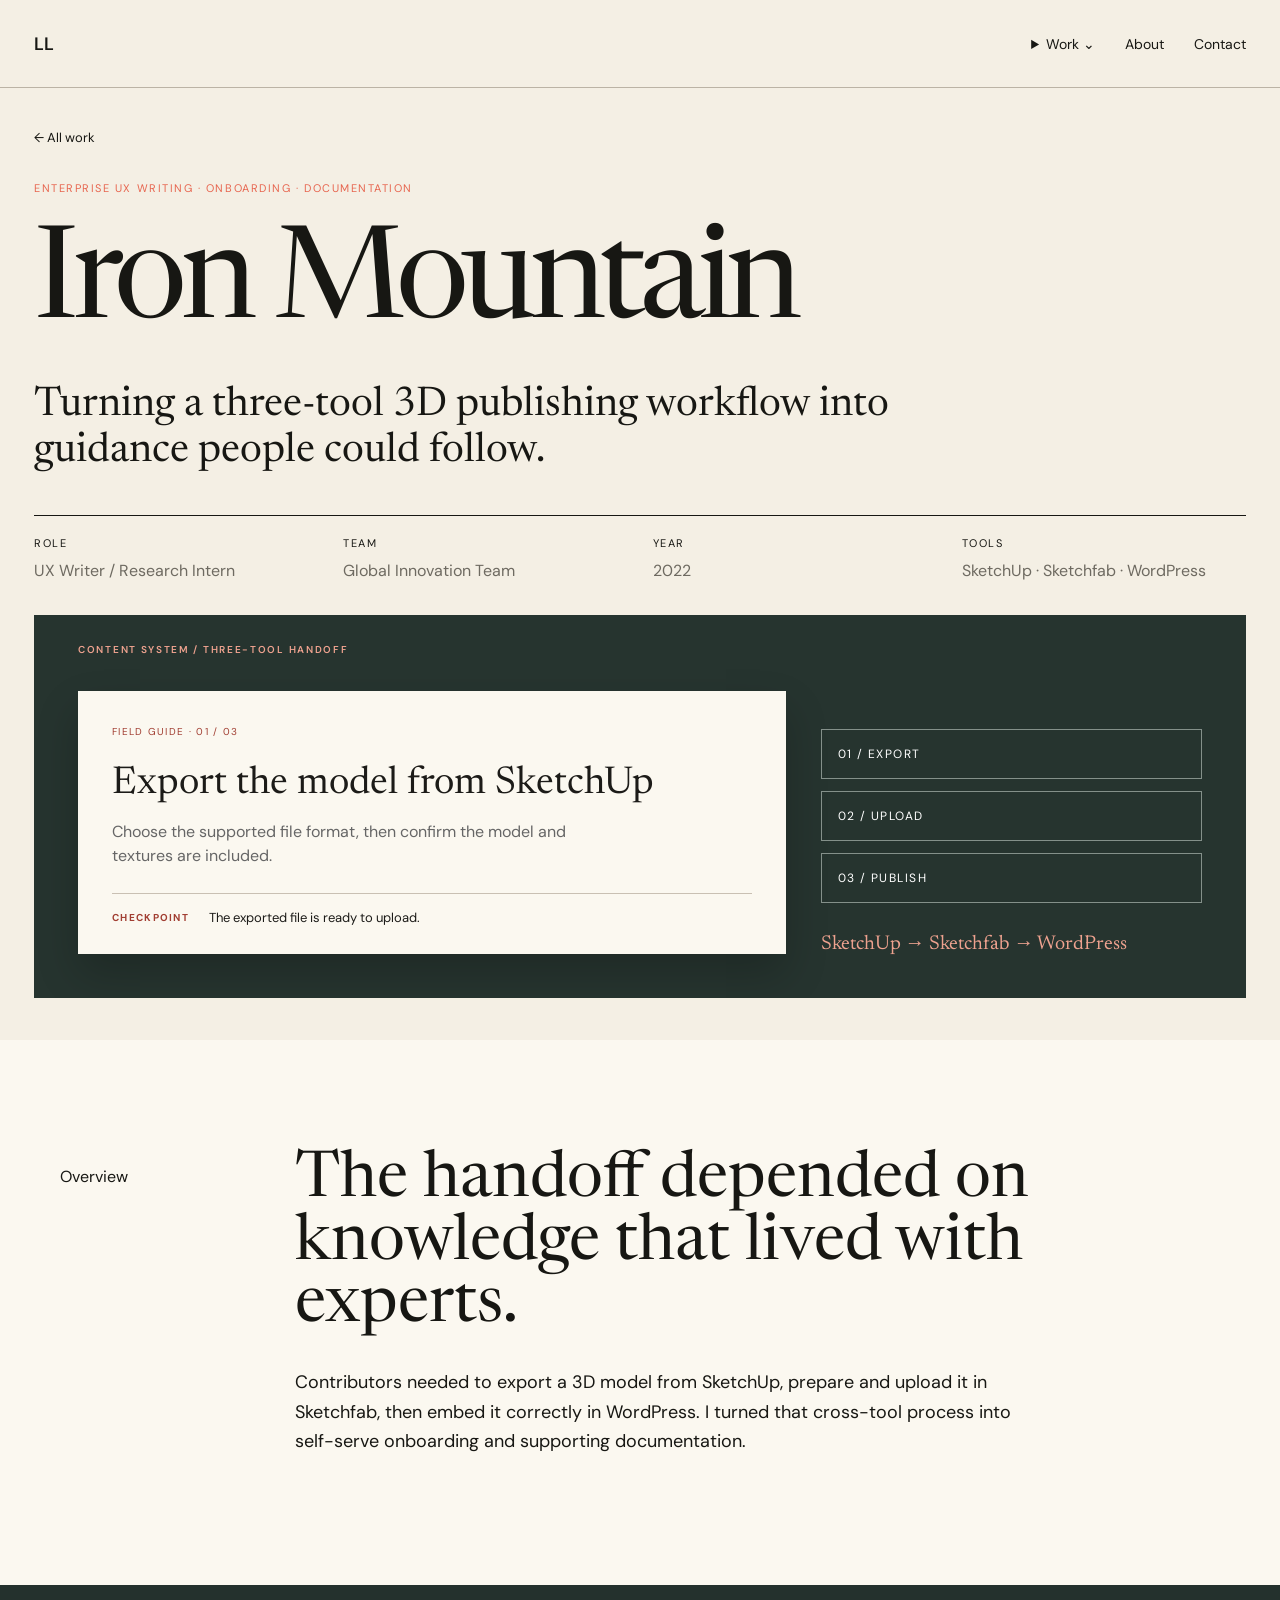
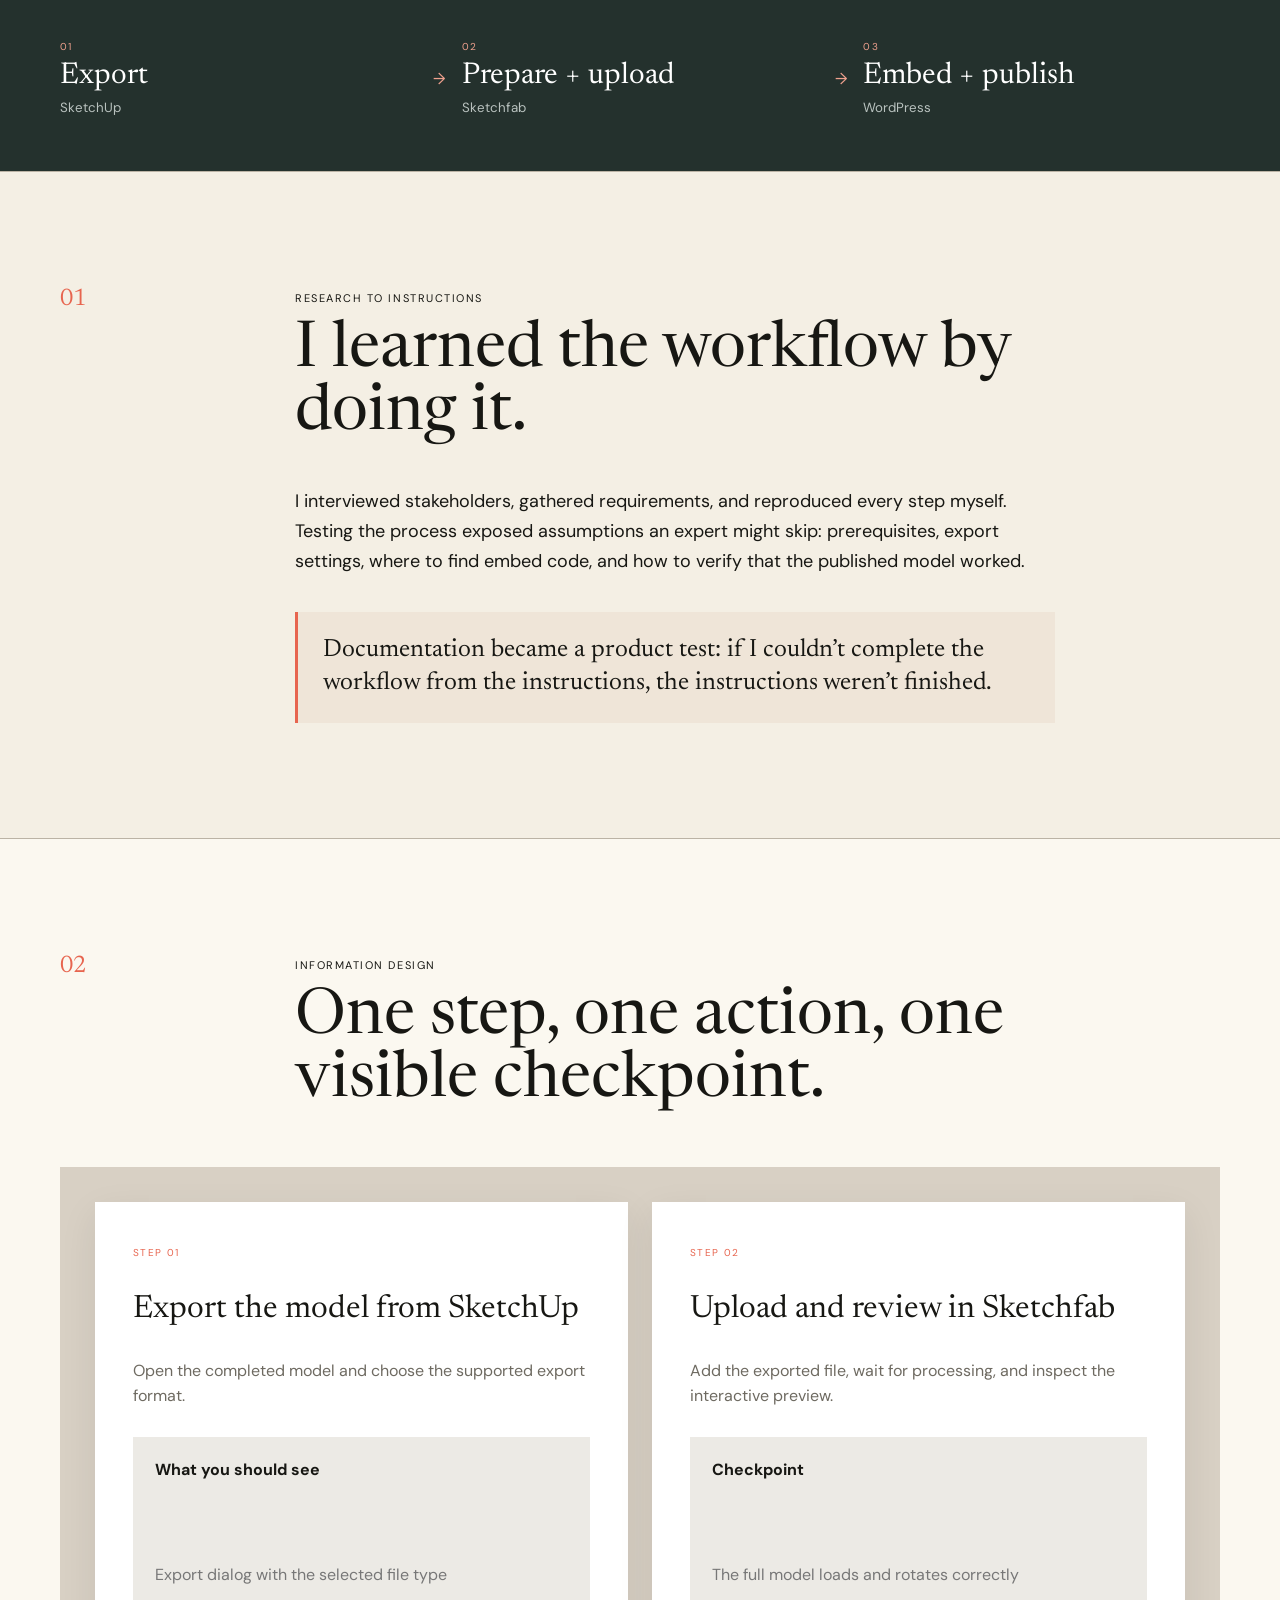
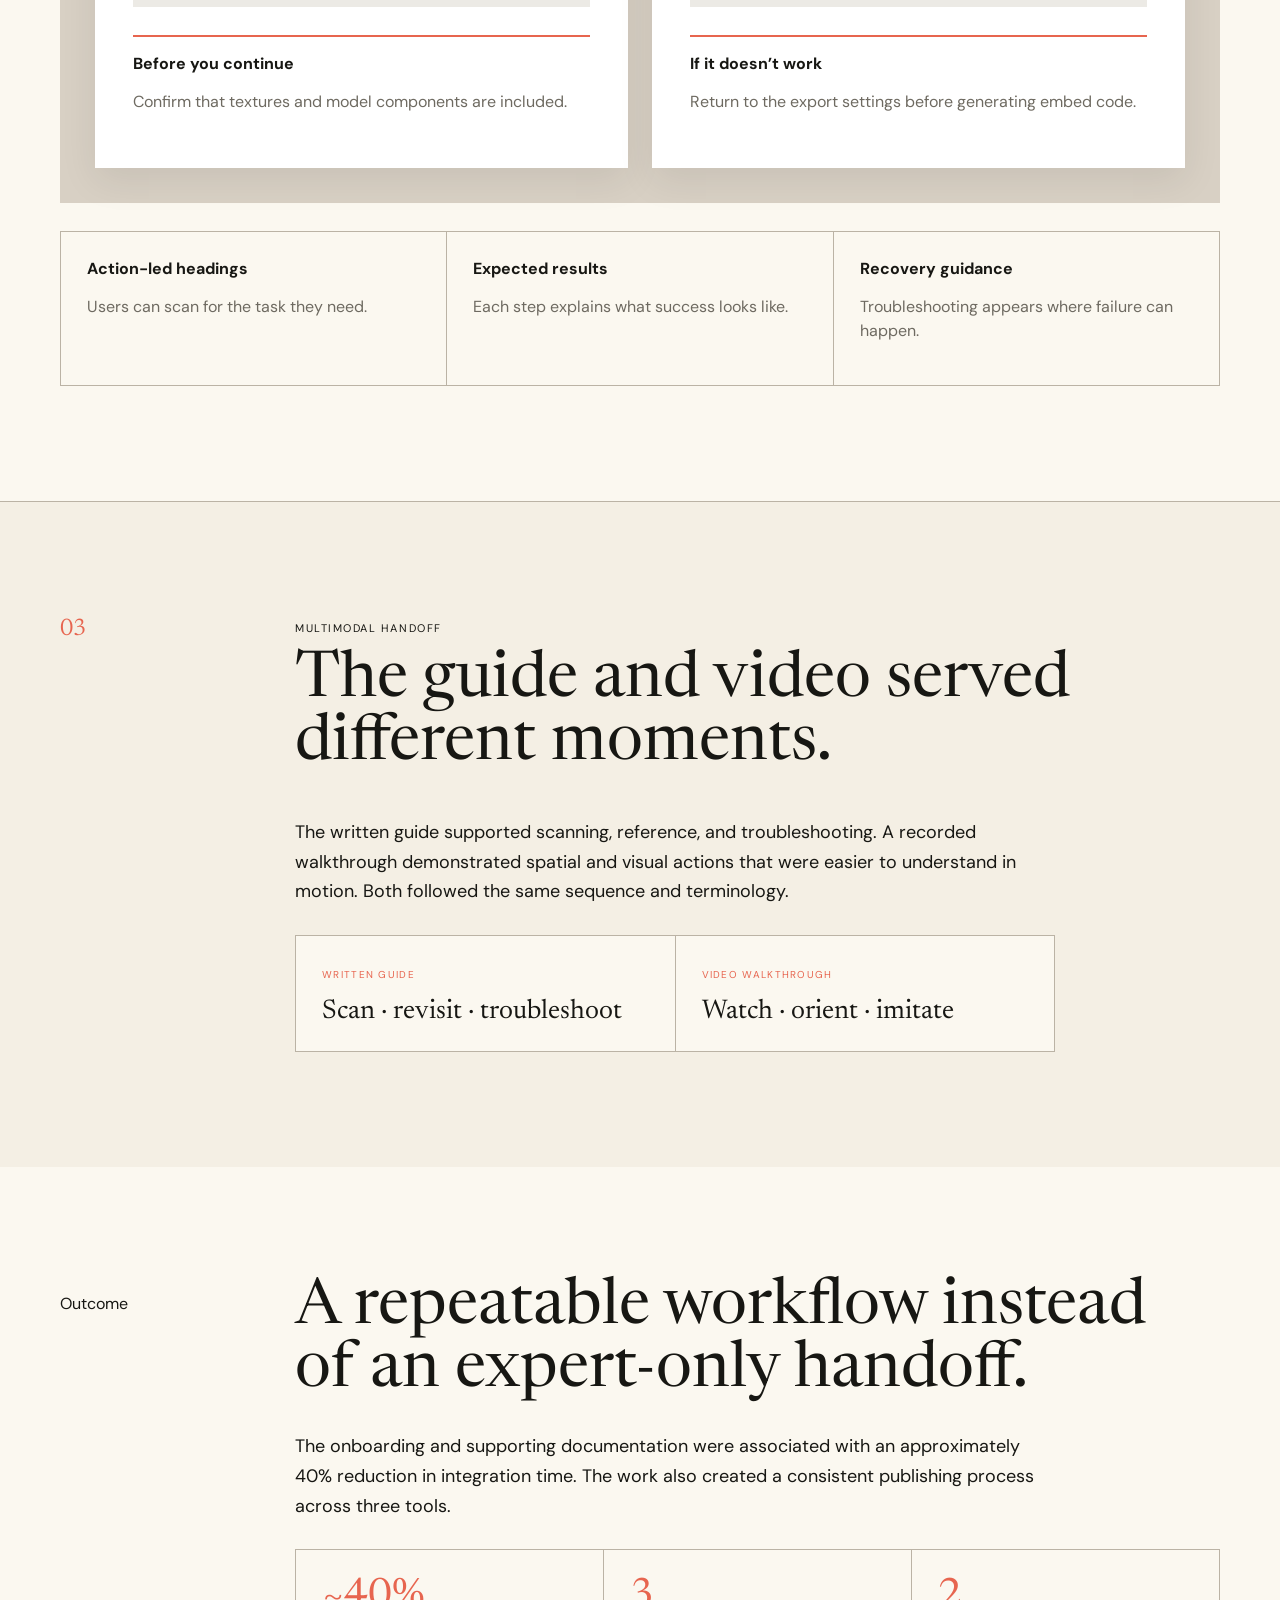
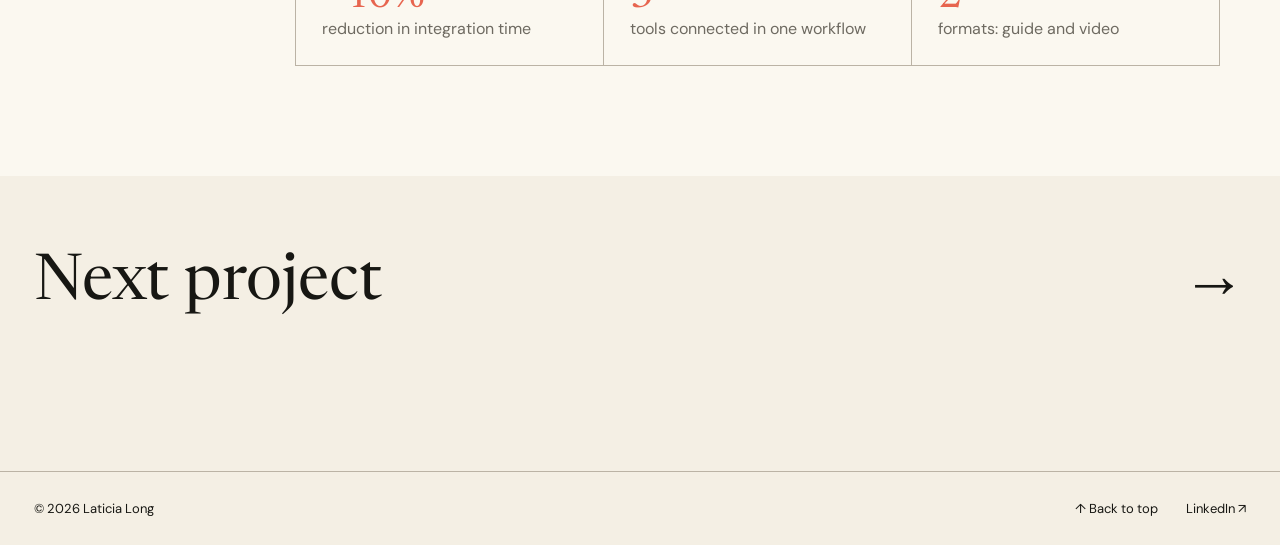
==== iron-mountain/index.html @ 7deb6b3c "Add case study dropdown to Work navigation" ====
<!doctype html><html lang="en"><head><meta charset="utf-8"><meta name="viewport" content="width=device-width,initial-scale=1"><meta name="description" content="Iron Mountain enterprise onboarding and technical writing case study by Laticia Long."><title>Iron Mountain — Laticia Long</title><link rel="stylesheet" href="../assets/styles.css?v=14"><script defer src="../assets/site.js"></script></head><body id="top"><header class="nav"><a class="wordmark" href="../" aria-label="Laticia Long, home">LL</a><button class="menu" aria-expanded="false" aria-controls="navlinks">Menu</button><nav id="navlinks"><details class="work-menu"><summary>Work <span aria-hidden="true">⌄</span></summary><div class="work-dropdown"><a href="../#work">View all work</a><a href="../nuzzly/">Nuzzly</a><a href="../iron-mountain/">Iron Mountain</a><a href="../reframe/">Reframe</a></div></details><a href="../#about">About</a><a href="mailto:laticia.long@gmail.com">Contact</a></nav></header>
<main class="editorial-case iron-case"><section class="case-hero"><a class="back" href="../">← All work</a><p class="case-kicker">Enterprise UX writing · Onboarding · Documentation</p><h1>Iron Mountain</h1><p class="dek">Turning a three-tool 3D publishing workflow into guidance people could follow.</p><div class="meta"><dl><dt>Role</dt><dd>UX Writer / Research Intern</dd></dl><dl><dt>Team</dt><dd>Global Innovation Team</dd></dl><dl><dt>Year</dt><dd>2022</dd></dl><dl><dt>Tools</dt><dd>SketchUp · Sketchfab · WordPress</dd></dl></div><div class="writing-banner writing-banner-iron" aria-label="Instructional content specimen">
 <div class="banner-label">CONTENT SYSTEM / THREE-TOOL HANDOFF</div>
 <div class="guide-sheet"><span>FIELD GUIDE · 01 / 03</span><h2>Export the model from SketchUp</h2><p>Choose the supported file format, then confirm the model and textures are included.</p><div class="guide-rule"><b>CHECKPOINT</b><span>The exported file is ready to upload.</span></div></div>
 <div class="guide-index"><span>01 / EXPORT</span><span>02 / UPLOAD</span><span>03 / PUBLISH</span><i>SketchUp → Sketchfab → WordPress</i></div>
 </div></section>
<section class="editorial-intro"><p class="section-no">Overview</p><div><h2>The handoff depended on knowledge that lived with experts.</h2><p>Contributors needed to export a 3D model from SketchUp, prepare and upload it in Sketchfab, then embed it correctly in WordPress. I turned that cross-tool process into self-serve onboarding and supporting documentation.</p></div></section>
<section class="artifact-band iron-band"><div><span>01</span><strong>Export</strong><small>SketchUp</small></div><i>→</i><div><span>02</span><strong>Prepare + upload</strong><small>Sketchfab</small></div><i>→</i><div><span>03</span><strong>Embed + publish</strong><small>WordPress</small></div></section>
<section class="editorial-story"><header><span>01</span><div><p>RESEARCH TO INSTRUCTIONS</p><h2>I learned the workflow by doing it.</h2></div></header><div class="story-copy"><p>I interviewed stakeholders, gathered requirements, and reproduced every step myself. Testing the process exposed assumptions an expert might skip: prerequisites, export settings, where to find embed code, and how to verify that the published model worked.</p><div class="principle">Documentation became a product test: if I couldn’t complete the workflow from the instructions, the instructions weren’t finished.</div></div></section>
<section class="editorial-story"><header><span>02</span><div><p>INFORMATION DESIGN</p><h2>One step, one action, one visible checkpoint.</h2></div></header><div class="doc-spread"><article><span>STEP 01</span><h3>Export the model from SketchUp</h3><p>Open the completed model and choose the supported export format.</p><div class="doc-shot"><b>What you should see</b><i>Export dialog with the selected file type</i></div><aside><b>Before you continue</b><p>Confirm that textures and model components are included.</p></aside></article><article><span>STEP 02</span><h3>Upload and review in Sketchfab</h3><p>Add the exported file, wait for processing, and inspect the interactive preview.</p><div class="doc-shot"><b>Checkpoint</b><i>The full model loads and rotates correctly</i></div><aside><b>If it doesn’t work</b><p>Return to the export settings before generating embed code.</p></aside></article></div>
<div class="anatomy"><div><b>Action-led headings</b><p>Users can scan for the task they need.</p></div><div><b>Expected results</b><p>Each step explains what success looks like.</p></div><div><b>Recovery guidance</b><p>Troubleshooting appears where failure can happen.</p></div></div></section>
<section class="editorial-story"><header><span>03</span><div><p>MULTIMODAL HANDOFF</p><h2>The guide and video served different moments.</h2></div></header><div class="story-copy"><p>The written guide supported scanning, reference, and troubleshooting. A recorded walkthrough demonstrated spatial and visual actions that were easier to understand in motion. Both followed the same sequence and terminology.</p><div class="format-grid"><div><span>Written guide</span><strong>Scan · revisit · troubleshoot</strong></div><div><span>Video walkthrough</span><strong>Watch · orient · imitate</strong></div></div></div></section>
<section class="editorial-outcome"><p class="section-no">Outcome</p><div><h2>A repeatable workflow instead of an expert-only handoff.</h2><p>The onboarding and supporting documentation were associated with an approximately 40% reduction in integration time. The work also created a consistent publishing process across three tools.</p><div class="metric-row"><div><strong>~40%</strong><span>reduction in integration time</span></div><div><strong>3</strong><span>tools connected in one workflow</span></div><div><strong>2</strong><span>formats: guide and video</span></div></div></div></section>
<a class="next" href="../reframe/"><span>Next project</span><span>→</span></a></main><footer><span>© 2026 Laticia Long</span><nav class="footer-links" aria-label="Case study footer"><a href="#top">↑ Back to top</a><a href="https://www.linkedin.com/in/laticia-l/">LinkedIn ↗</a></nav></footer></body></html>
---- assets/styles.css ----
@import url('https://fonts.googleapis.com/css2?family=DM+Sans:wght@400;500;600&family=Newsreader:ital,opsz,wght@0,6..72,400;1,6..72,400&display=swap');
:root{--cream:#f4efe4;--ink:#171713;--muted:#6e6a61;--line:#bbb3a5;--paper:#fbf8f0;--coral:#e7654f;--max:1380px}
*{box-sizing:border-box}html{scroll-behavior:smooth}body{margin:0;background:var(--cream);color:var(--ink);font-family:"DM Sans",sans-serif}a{color:inherit;text-decoration:none}.nav,main,footer{max-width:var(--max);margin:auto}.nav{height:88px;padding:0 34px;display:flex;align-items:center;justify-content:space-between;border-bottom:1px solid var(--line)}.wordmark{font-weight:600;font-size:18px}.nav nav{display:flex;gap:30px;font-size:14px}.nav a:hover,.text-link:hover{opacity:.55}.menu{display:none;border:0;background:none;font:inherit}.hero{padding:100px 34px 74px;min-height:690px;display:flex;flex-direction:column;justify-content:space-between}.eyebrow,.section-head,.meta dt,.tags{font-size:11px;letter-spacing:.14em;text-transform:uppercase}.hero h1{font:400 clamp(56px,7.7vw,118px)/.91 "Newsreader",serif;letter-spacing:-.045em;max-width:1200px;margin:50px 0}.hero h1 em{font-weight:400}.hero-foot{display:flex;align-items:end;justify-content:space-between}.hero-foot p{max-width:455px;line-height:1.55;color:var(--muted)}.round-link{width:52px;height:52px;border:1px solid var(--ink);border-radius:50%;display:grid;place-items:center;font-size:22px}.work{padding:0 34px}.section-head{display:flex;justify-content:space-between;border-bottom:1px solid var(--ink);padding:18px 0}.project{display:grid;grid-template-columns:70px 1fr 240px 30px;gap:18px;align-items:center;border-bottom:1px solid var(--line);padding:32px 0;transition:padding .25s,background .25s}.project:hover{padding-left:12px;background:rgba(255,255,255,.2)}.project strong{font:400 clamp(31px,4vw,54px)/1 "Newsreader",serif}.project small{display:block;color:var(--muted);margin-top:10px;font-size:14px}.num{font-family:"Newsreader",serif}.arrow{font-size:22px}.about{margin:150px 34px;display:grid;grid-template-columns:1fr 2.1fr;gap:40px;border-top:1px solid var(--ink);padding-top:28px}.about h2{font:400 clamp(42px,6vw,80px)/1 "Newsreader",serif;margin:0 0 40px}.about div p{max-width:680px;font-size:20px;line-height:1.55}.text-link{display:inline-block;border-bottom:1px solid;margin-top:24px;padding-bottom:4px}footer{margin-top:80px;padding:28px 34px;display:flex;justify-content:space-between;border-top:1px solid var(--line);font-size:13px}
.case-hero{padding:88px 34px 70px}.back{font-size:13px}.case-hero h1{font:400 clamp(68px,10vw,145px)/.85 "Newsreader",serif;letter-spacing:-.05em;margin:100px 0 30px}.dek{font:400 clamp(25px,3.2vw,46px)/1.12 "Newsreader",serif;max-width:860px}.meta{display:grid;grid-template-columns:repeat(4,1fr);gap:25px;border-top:1px solid var(--ink);margin-top:80px;padding-top:20px}.meta dl{margin:0}.meta dd{margin:9px 0 0;color:var(--muted);line-height:1.45}.case-body{background:var(--paper);padding:100px max(34px,calc((100vw - 1100px)/2))}.story{display:grid;grid-template-columns:240px 1fr;gap:70px;padding:70px 0;border-top:1px solid var(--line)}.story:first-child{padding-top:0;border:0}.story h2{font:400 clamp(35px,4vw,56px)/1 "Newsreader",serif;margin:0}.copy{max-width:720px}.copy p,.copy li{font-size:18px;line-height:1.65}.copy h3{margin:35px 0 8px;font-size:13px;letter-spacing:.1em;text-transform:uppercase}.callout{margin:30px 0;padding:25px;border-left:3px solid var(--coral);background:var(--cream);font:400 25px/1.3 "Newsreader",serif}.outcomes{display:grid;grid-template-columns:repeat(3,1fr);gap:12px;margin-top:30px}.outcomes div{background:var(--cream);padding:24px}.outcomes strong{display:block;font:400 34px "Newsreader",serif}.next{display:flex;justify-content:space-between;align-items:center;padding:70px 34px;font:400 clamp(30px,5vw,65px) "Newsreader",serif}
@media(max-width:760px){.nav{height:70px;padding:0 20px}.menu{display:block}.nav nav{display:none;position:absolute;top:70px;left:0;right:0;background:var(--cream);padding:24px 20px;border-bottom:1px solid;z-index:3}.nav nav.open{display:flex;flex-direction:column}.hero{padding:70px 20px 55px;min-height:620px}.hero h1{font-size:55px}.project{grid-template-columns:40px 1fr 24px;padding:25px 0}.project .tags{display:none}.work{padding:0 20px}.about{margin:100px 20px;grid-template-columns:1fr}.about div p{font-size:17px}.case-hero{padding:60px 20px}.case-hero h1{font-size:64px;margin:70px 0 25px}.meta{grid-template-columns:1fr 1fr}.case-body{padding:70px 20px}.story{grid-template-columns:1fr;gap:22px}.copy p,.copy li{font-size:16px}.outcomes{grid-template-columns:1fr}.next,footer{padding-left:20px;padding-right:20px}}
.case-kicker{margin:72px 0 -70px;font-size:11px;letter-spacing:.14em;text-transform:uppercase;color:var(--coral)}
.nuzzly-hero{background:linear-gradient(135deg,var(--cream) 0%,#f7e8df 100%)}
.copy-pair{display:grid;grid-template-columns:1fr 1fr;gap:12px;margin:30px 0}
.copy-pair>div,.pattern-list>div{padding:24px;background:var(--cream);border:1px solid var(--line)}
.copy-pair .after{border-color:var(--coral)}
.copy-pair strong,.pattern-list strong{display:block;font:400 25px/1.2 "Newsreader",serif;margin:14px 0 8px}
.copy-pair p,.pattern-list p{font-size:14px;line-height:1.5;margin:0;color:var(--muted)}
.copy-label{font-size:10px;letter-spacing:.13em;text-transform:uppercase}
.copy-pair button{margin-top:18px;padding:11px 15px;border:0;border-radius:3px;background:var(--coral);color:white;font:600 12px "DM Sans",sans-serif}
.steps{list-style:none;padding:0;margin:32px 0}.steps li{display:grid;grid-template-columns:170px 1fr;gap:20px;padding:18px 0;border-top:1px solid var(--line)}.steps span{color:var(--muted)}
.pattern-list{display:grid;grid-template-columns:repeat(3,1fr);gap:12px;margin:30px 0}.pattern-list>div>span{font-size:10px;letter-spacing:.12em;text-transform:uppercase;color:var(--muted)}
.checklist{list-style:none;padding:0}.checklist li{padding:15px 0 15px 30px;border-bottom:1px solid var(--line);position:relative}.checklist li:before{content:"✓";position:absolute;left:0;color:var(--coral)}
.note{margin-top:28px!important;font-size:14px!important;color:var(--muted)}
@media(max-width:760px){.case-kicker{margin:55px 0 -35px}.copy-pair,.pattern-list{grid-template-columns:1fr}.steps li{grid-template-columns:1fr;gap:7px}}
/* Nuzzly writing-first case study */
.writing-first{max-width:var(--max)}.writing-first img{display:block;width:100%;height:auto}.writing-intro,.writing-outcome{display:grid;grid-template-columns:170px 1fr;gap:50px;padding:110px max(34px,calc((100vw - 1160px)/2));background:var(--paper)}.writing-intro h2,.writing-outcome h2{font:400 clamp(42px,5vw,70px)/.98 "Newsreader",serif;margin:0 0 30px;max-width:850px}.writing-intro div>p,.writing-outcome div>p{max-width:720px;font-size:18px;line-height:1.65}.writing-story{padding:120px max(34px,calc((100vw - 1160px)/2));background:var(--paper);border-top:1px solid var(--line)}.writing-story:nth-of-type(odd){background:var(--cream)}.writing-story>header{display:grid;grid-template-columns:170px 1fr;gap:45px}.writing-story>header>span{font:400 25px "Newsreader",serif;color:var(--coral)}.writing-story header p{font-size:11px;letter-spacing:.14em;margin:5px 0 15px}.writing-story h2{font:400 clamp(42px,5vw,68px)/.98 "Newsreader",serif;margin:0;max-width:880px}.story-lead{max-width:720px;margin:38px 0 55px 215px;font-size:18px;line-height:1.65}.evidence-pair{display:grid;grid-template-columns:1fr 1fr;gap:22px;margin:30px 0 50px}.evidence-pair figure,.phone-pair figure{background:#eee5da;padding:20px}.evidence-pair figure:nth-child(2),.phone-pair figure:nth-child(2){background:#f3d8d1}.evidence-label{font-size:10px;letter-spacing:.12em;text-transform:uppercase;padding-bottom:14px}.after-label{color:#b43b2f}.evidence-pair img{aspect-ratio:1.3/1;object-fit:contain;background:#fff}.writing-first figcaption{display:flex;gap:18px;padding:17px 3px 0;font-size:13px;line-height:1.45}.writing-first figcaption b{min-width:max-content;text-transform:uppercase;letter-spacing:.09em;font-size:10px}.writing-first figcaption span{color:var(--muted)}.string-comparison{display:grid;grid-template-columns:1fr 1fr;gap:1px;background:var(--line);border:1px solid var(--line);margin-top:30px}.string-comparison>div{background:var(--paper);padding:30px}.string-comparison span,.rewrite-card>span,.governance-grid span{font-size:10px;letter-spacing:.12em;text-transform:uppercase;color:var(--coral)}.string-comparison s,.string-comparison strong{display:block;font:400 27px/1.2 "Newsreader",serif;margin:16px 0}.string-comparison strong{color:#a6372c}.string-comparison p{color:var(--muted);line-height:1.5}.phone-pair{display:grid;grid-template-columns:1fr 1fr;gap:25px;max-width:900px;margin:auto}.phone-pair img{max-height:720px;object-fit:contain}.microcopy-table{border-top:1px solid var(--ink);margin:45px 0 65px}.microcopy-table>div{display:grid;grid-template-columns:135px 1fr 1.2fr 1.35fr;gap:20px;padding:20px 5px;border-bottom:1px solid var(--line);align-items:start}.microcopy-table .table-head{font-size:10px;letter-spacing:.12em;text-transform:uppercase}.microcopy-table strong{color:#a6372c}.microcopy-table p{margin:0;color:var(--muted);font-size:14px;line-height:1.45}.single-evidence{max-width:980px;margin:40px auto;background:#eee5da;padding:26px}.single-evidence img{max-height:760px;object-fit:contain;background:#fff}.support-layout{display:grid;grid-template-columns:1fr 1fr;gap:35px;align-items:center;margin-top:55px}.support-layout figure{background:#eee5da;padding:22px}.support-layout img{max-height:650px;object-fit:contain}.rewrite-card{background:#f3d8d1;padding:45px}.rewrite-card blockquote{font:400 30px/1.25 "Newsreader",serif;margin:28px 0}.rewrite-card>strong{display:inline-block;background:var(--coral);color:#fff;padding:13px 16px;border-radius:3px}.rewrite-card p{line-height:1.55;color:var(--muted)}.dashboard-crop{overflow:hidden;background:#fff}.dashboard-crop img{transform:translateY(-2.5%);margin-bottom:-2.5%}.governance-grid{display:grid;grid-template-columns:1fr 1fr;gap:1px;background:var(--line);border:1px solid var(--line);margin-top:35px}.governance-grid>div{background:var(--paper);padding:28px}.governance-grid s,.governance-grid strong{display:block;font:400 24px/1.2 "Newsreader",serif;margin:14px 0}.governance-grid strong{color:#a6372c}.governance-grid p{color:var(--muted)}.secondary{background:#eee8dc!important}.compact-pair{margin-top:55px}.writing-outcome{border-top:1px solid var(--line)}
@media(max-width:760px){.writing-intro,.writing-outcome,.writing-story{padding:75px 20px}.writing-intro,.writing-outcome,.writing-story>header{grid-template-columns:1fr;gap:22px}.story-lead{margin:28px 0 40px}.evidence-pair,.phone-pair,.string-comparison,.support-layout,.governance-grid{grid-template-columns:1fr}.microcopy-table>div{grid-template-columns:95px 1fr}.microcopy-table>div p{grid-column:2}.microcopy-table .table-head span:nth-child(n+3){display:none}.single-evidence{padding:15px}.rewrite-card{padding:28px}.writing-first figcaption{display:block}.writing-first figcaption b{display:block;margin-bottom:7px}}

.copy-evolution{display:grid;grid-template-columns:1fr 36px 1fr 36px 1fr;gap:0;align-items:stretch;margin-top:42px}.evolution-step{border:1px solid var(--line);padding:28px;background:var(--paper)}.evolution-step span,.action-issue span{font-size:10px;letter-spacing:.12em;text-transform:uppercase;color:var(--coral)}.evolution-step strong{display:block;font:400 23px/1.25 "Newsreader",serif;margin:16px 0}.evolution-step p{color:var(--muted);line-height:1.5;font-size:14px}.recommended-step{background:#f3d8d1;border-color:#dc9283}.evolution-arrow{display:grid;place-items:center;font-size:24px;color:var(--coral)}.action-issue{display:grid;grid-template-columns:1fr 1fr;gap:1px;background:var(--line);border:1px solid var(--line);margin-top:28px}.action-issue>div{background:var(--paper);padding:28px}.action-issue s,.action-issue strong{display:block;font:400 25px/1.2 "Newsreader",serif;margin:15px 0}.action-issue strong{color:#a6372c}.action-issue p{color:var(--muted);line-height:1.5}
@media(max-width:760px){.copy-evolution{grid-template-columns:1fr}.evolution-arrow{height:38px;transform:rotate(90deg)}.action-issue{grid-template-columns:1fr}}
/* Iron Mountain + Reframe editorial cases */
.editorial-intro,.editorial-outcome{display:grid;grid-template-columns:180px 1fr;gap:55px;padding:110px max(34px,calc((100vw - 1160px)/2));background:var(--paper)}.editorial-intro h2,.editorial-outcome h2{font:400 clamp(43px,5vw,72px)/.98 "Newsreader",serif;margin:0 0 30px;max-width:900px}.editorial-intro div>p,.editorial-outcome div>p{max-width:750px;font-size:18px;line-height:1.65}.artifact-band{padding:55px max(34px,calc((100vw - 1160px)/2));display:grid;grid-template-columns:1fr 45px 1fr 45px 1fr;align-items:center;background:#24312d;color:#fff}.artifact-band>div{display:grid;gap:8px}.artifact-band span{font-size:10px;letter-spacing:.13em;color:#f0a18e}.artifact-band strong{font:400 30px "Newsreader",serif}.artifact-band small{color:#b9c2bf}.artifact-band i{text-align:center;font-style:normal;color:#f0a18e}.editorial-story{padding:115px max(34px,calc((100vw - 1160px)/2));background:var(--paper);border-top:1px solid var(--line)}.editorial-story:nth-of-type(even){background:var(--cream)}.editorial-story>header{display:grid;grid-template-columns:180px 1fr;gap:55px}.editorial-story>header>span{font:400 24px "Newsreader",serif;color:var(--coral)}.editorial-story header p{font-size:11px;letter-spacing:.14em;margin:4px 0 15px}.editorial-story h2{font:400 clamp(42px,5vw,68px)/.98 "Newsreader",serif;margin:0;max-width:880px}.story-copy{max-width:760px;margin:42px 0 0 235px}.story-copy>p{font-size:18px;line-height:1.65}.principle{margin-top:35px;border-left:3px solid var(--coral);padding:22px 25px;background:#efe5d8;font:400 25px/1.35 "Newsreader",serif}.doc-spread{display:grid;grid-template-columns:1fr 1fr;gap:24px;margin-top:55px;background:#d8d0c4;padding:35px}.doc-spread article{background:#fff;padding:38px;box-shadow:0 12px 35px rgba(0,0,0,.08)}.doc-spread article>span{font-size:10px;letter-spacing:.14em;color:var(--coral)}.doc-spread h3{font:400 32px/1.05 "Newsreader",serif}.doc-spread article>p,.doc-spread aside p{line-height:1.55;color:var(--muted)}.doc-shot{height:170px;background:#eceae5;margin:28px 0;padding:22px;display:flex;flex-direction:column;justify-content:space-between}.doc-shot i{font-style:normal;color:#777}.doc-spread aside{border-top:2px solid var(--coral);padding-top:16px}.anatomy,.format-grid,.metric-row{display:grid;grid-template-columns:repeat(3,1fr);gap:1px;background:var(--line);border:1px solid var(--line);margin-top:28px}.anatomy>div,.format-grid>div,.metric-row>div{background:var(--paper);padding:26px}.anatomy p{color:var(--muted);line-height:1.5}.format-grid{grid-template-columns:1fr 1fr}.format-grid span{font-size:10px;letter-spacing:.13em;text-transform:uppercase;color:var(--coral)}.format-grid strong{display:block;font:400 27px "Newsreader",serif;margin-top:15px}.metric-row strong{display:block;font:400 42px "Newsreader",serif;color:var(--coral)}.metric-row span{color:var(--muted)}.reframe-hero{background:linear-gradient(140deg,var(--cream),#e9e5d6)}.article-hero{padding:85px max(34px,calc((100vw - 1160px)/2));display:grid;grid-template-columns:2fr 1fr;gap:70px;background:#2c3a35;color:#fff}.article-hero span,.safety-card span{font-size:10px;letter-spacing:.14em;color:#f0a18e}.article-hero h2{font:400 clamp(40px,5vw,67px)/.98 "Newsreader",serif;margin:25px 0}.article-hero p{color:#c8d0cd;line-height:1.6;max-width:700px}.article-hero aside{border-left:1px solid #66726e;padding-left:35px;display:flex;flex-direction:column;gap:16px}.article-hero aside b{font:400 25px "Newsreader",serif}.article-quote{font:400 clamp(26px,3vw,40px)/1.27 "Newsreader",serif;margin:38px 0;padding:35px;background:#efe5d8}.annotation{display:grid;grid-template-columns:130px 1fr;gap:25px;border-top:1px solid var(--line);padding-top:22px}.annotation p{margin:0;color:var(--muted);line-height:1.55}.concept-visual{display:grid;grid-template-columns:repeat(3,1fr);gap:18px;margin-top:55px}.concept-visual>div{background:#2c3a35;color:#fff;padding:32px}.concept-visual span{font-size:10px;letter-spacing:.13em;color:#f0a18e}.concept-visual i{display:block;height:70px;border-bottom:2px solid #f0a18e;margin:5px 0 22px;transform:skewY(-8deg)}.concept-visual .adapt i{transform:skewY(8deg)}.concept-visual .relief i{transform:none}.concept-visual strong{font:400 26px "Newsreader",serif}.tone-pair{display:grid;grid-template-columns:1fr 1fr;gap:1px;background:var(--line);border:1px solid var(--line);margin-top:55px}.tone-pair>div{padding:35px;background:var(--paper)}.tone-pair>div:last-child{background:#e4eadf}.tone-pair span{font-size:10px;letter-spacing:.14em;color:var(--coral)}.tone-pair strong{display:block;font:400 30px/1.15 "Newsreader",serif;margin:18px 0}.tone-pair p{color:var(--muted)}.safety-card{margin-top:55px;padding:40px;background:#2c3a35;color:#fff}.safety-card strong{display:block;font:400 clamp(25px,3vw,38px)/1.3 "Newsreader",serif;margin:22px 0}.safety-card p{color:#c8d0cd}.action-list{margin-top:25px;border-top:1px solid var(--line)}.action-list>div{display:grid;grid-template-columns:70px 1fr;padding:20px 5px;border-bottom:1px solid var(--line)}.action-list span{color:var(--coral)}.finale{font-size:clamp(34px,4vw,55px);background:#e4eadf}
@media(max-width:760px){.editorial-intro,.editorial-outcome,.editorial-story{padding:75px 20px}.editorial-intro,.editorial-outcome,.editorial-story>header{grid-template-columns:1fr;gap:22px}.artifact-band{padding:40px 20px;grid-template-columns:1fr;gap:18px}.artifact-band i{text-align:left;transform:rotate(90deg);width:20px}.story-copy{margin:30px 0 0}.doc-spread,.article-hero,.concept-visual,.tone-pair{grid-template-columns:1fr}.doc-spread{padding:18px}.article-hero{padding:65px 20px}.article-hero aside{border-left:0;border-top:1px solid #66726e;padding:25px 0 0}.anatomy,.metric-row{grid-template-columns:1fr}.annotation{grid-template-columns:1fr;gap:8px}}

/* Project-specific editorial banners */
.writing-banner{margin:58px 0 0;position:relative;min-height:340px;overflow:hidden}
.banner-label{font:600 10px "DM Sans",sans-serif;letter-spacing:.17em;text-transform:uppercase}
.writing-banner-nuzzly{background:#edb4a6;padding:26px;display:grid;grid-template-columns:1fr 1fr;gap:16px}
.writing-banner-nuzzly .banner-label{grid-column:1/-1;color:#792b22}
.writing-banner-nuzzly figure{margin:0;background:#fff;min-width:0;padding:12px}
.writing-banner-nuzzly img{width:100%;height:280px;object-fit:cover;object-position:top}
.writing-banner-nuzzly figcaption{padding:10px 2px 2px;font-size:11px;letter-spacing:.08em;text-transform:uppercase}
.writing-banner-iron{background:#26342f;color:#fff;display:grid;grid-template-columns:1.3fr .7fr;gap:35px;padding:28px 44px 44px}
.writing-banner-iron .banner-label{grid-column:1/-1;color:#eea28f}
.guide-sheet{background:#fbf8f0;color:#1c1b18;padding:28px 34px;box-shadow:0 20px 40px #0003}
.guide-sheet>span,.guide-rule b{font-size:10px;letter-spacing:.13em;color:#a13e32}
.guide-sheet h2{font:400 clamp(28px,3vw,45px)/1.02 "Newsreader",serif;margin:25px 0 15px}
.guide-sheet p{max-width:460px;line-height:1.5;color:#666}
.guide-rule{border-top:1px solid #c9c0b3;margin-top:25px;padding-top:15px;display:flex;gap:20px;align-items:center}
.guide-rule span{font-size:13px}
.guide-index{align-self:end;display:flex;flex-direction:column;gap:12px}
.guide-index span{padding:16px;border:1px solid #84908a;font-size:12px;letter-spacing:.12em}
.guide-index i{color:#eea28f;font:400 20px "Newsreader",serif;margin-top:16px}
.writing-banner-reframe{background:#dce7df;padding:28px 10% 0;text-align:center}
.writing-banner-reframe .banner-label{color:#526c5c;margin-bottom:20px}
.article-sheet{background:#fffef9;text-align:left;padding:37px 9%;max-width:760px;margin:auto;box-shadow:0 16px 34px #38513d20}
.article-sheet>span{font-size:10px;letter-spacing:.17em;color:#9e5241}
.article-sheet h2{font:400 clamp(28px,3.5vw,50px)/1.06 "Newsreader",serif;margin:25px 0 20px}
.article-sheet p{font-size:15px;line-height:1.5;color:#676960;max-width:490px}
.article-rule{border-top:1px solid #c5c9bf;padding-top:15px;margin-top:30px;font-size:12px;color:#5b655c}
.article-rule i{color:#b66a58}
@media(max-width:760px){.writing-banner{margin-top:40px}.writing-banner-nuzzly{grid-template-columns:1fr;padding:16px}.writing-banner-nuzzly img{height:200px}.writing-banner-iron{grid-template-columns:1fr;padding:20px}.writing-banner-iron .banner-label{grid-column:auto}.guide-index{gap:7px}.writing-banner-reframe{padding:20px 5% 0}.article-sheet{padding:28px}}

/* Bring selected work and its visual evidence into the opening view. */
.hero{min-height:550px;padding-top:66px;padding-bottom:48px}
.project{grid-template-columns:48px minmax(130px,190px) minmax(0,1fr) 190px 28px;gap:22px;padding:20px 0}
.project-preview{display:flex;align-items:center;justify-content:center;height:132px;overflow:hidden;border-radius:3px;position:relative}
.preview-nuzzly{background:#e9aaa0}.preview-nuzzly img{width:100%;height:100%;object-fit:cover;object-position:top}
.preview-iron{background:#d3d8d0}.preview-doc{background:#faf9f3;width:76%;height:115px;padding:14px 12px;box-shadow:0 5px 16px #17251b2b;display:flex;flex-direction:column;gap:7px;transform:rotate(-5deg)}.preview-doc b{font-size:12px;color:#29463d}.preview-doc i{font-style:normal;font-size:8px;border-bottom:1px solid #d5dcd4;padding-bottom:4px;color:#5b695e}
.preview-reframe{background:#e9c9b5}.preview-editorial{display:flex;flex-direction:column;gap:12px;background:#faf5eb;width:75%;height:114px;padding:10px 13px;transform:rotate(4deg);box-shadow:0 5px 18px #5c332522}.preview-editorial em{font:italic 12px "Newsreader",serif}.preview-editorial b{font:400 19px/1 "Newsreader",serif}.preview-editorial i{font:8px "DM Sans",sans-serif;color:#856b60}
.case-hero{padding-top:38px;padding-bottom:42px}.case-kicker{margin:34px 0 0}.case-hero h1{margin:38px 0 18px}.meta{margin-top:35px}.writing-banner{margin-top:32px}
@media(max-width:760px){.hero{min-height:520px;padding-top:60px}.project{grid-template-columns:25px 92px minmax(0,1fr) 20px;gap:10px;padding:18px 0}.project-preview{height:96px}.preview-doc{height:85px;padding:9px}.preview-doc i{font-size:6px}.preview-editorial{height:82px;padding:7px;gap:5px}.preview-editorial b{font-size:14px}.case-hero{padding-top:28px;padding-bottom:35px}.case-hero h1{margin:32px 0 15px}}

/* Editorial index: full-width typography without miniature image previews. */
.project{grid-template-columns:70px minmax(0,1fr) 240px 30px;gap:18px;padding:32px 0}
@media(max-width:760px){.project{grid-template-columns:40px minmax(0,1fr) 24px;gap:18px;padding:25px 0}}

main>.back-to-top{display:flex;align-items:center;justify-content:center;gap:12px;margin:40px 34px 70px;padding:20px;border-top:1px solid var(--line);font:500 13px "DM Sans",sans-serif}main>.back-to-top span{display:grid;place-items:center;width:42px;height:42px;border:1px solid currentColor;border-radius:50%;font-size:22px;transition:transform .2s}main>.back-to-top:hover span{transform:translateY(-4px)}main>.back-to-top small{font:inherit}@media(max-width:760px){main>.back-to-top{margin:30px 20px 55px}}

/* Keep the about section close to selected work. */
.about{margin-top:50px}@media(max-width:760px){.about{margin-top:45px}}

/* The last work row is the separator; About begins immediately below it. */
.about{margin-top:0;border-top:0;padding-top:28px}@media(max-width:760px){.about{margin-top:0}}

/* Compact case-study closing navigation. */
main>.back-to-top{justify-content:flex-end;gap:10px;margin:0 34px 26px;padding:22px 0 0}
@media(max-width:760px){main>.back-to-top{margin:0 20px 22px;padding-top:18px}}

/* Case study navigation lives with the footer links. */
.footer-links{display:flex;align-items:center;gap:28px}
.footer-links a:hover{opacity:.55}
@media(max-width:760px){.footer-links{gap:16px;flex-wrap:wrap;justify-content:flex-end}}
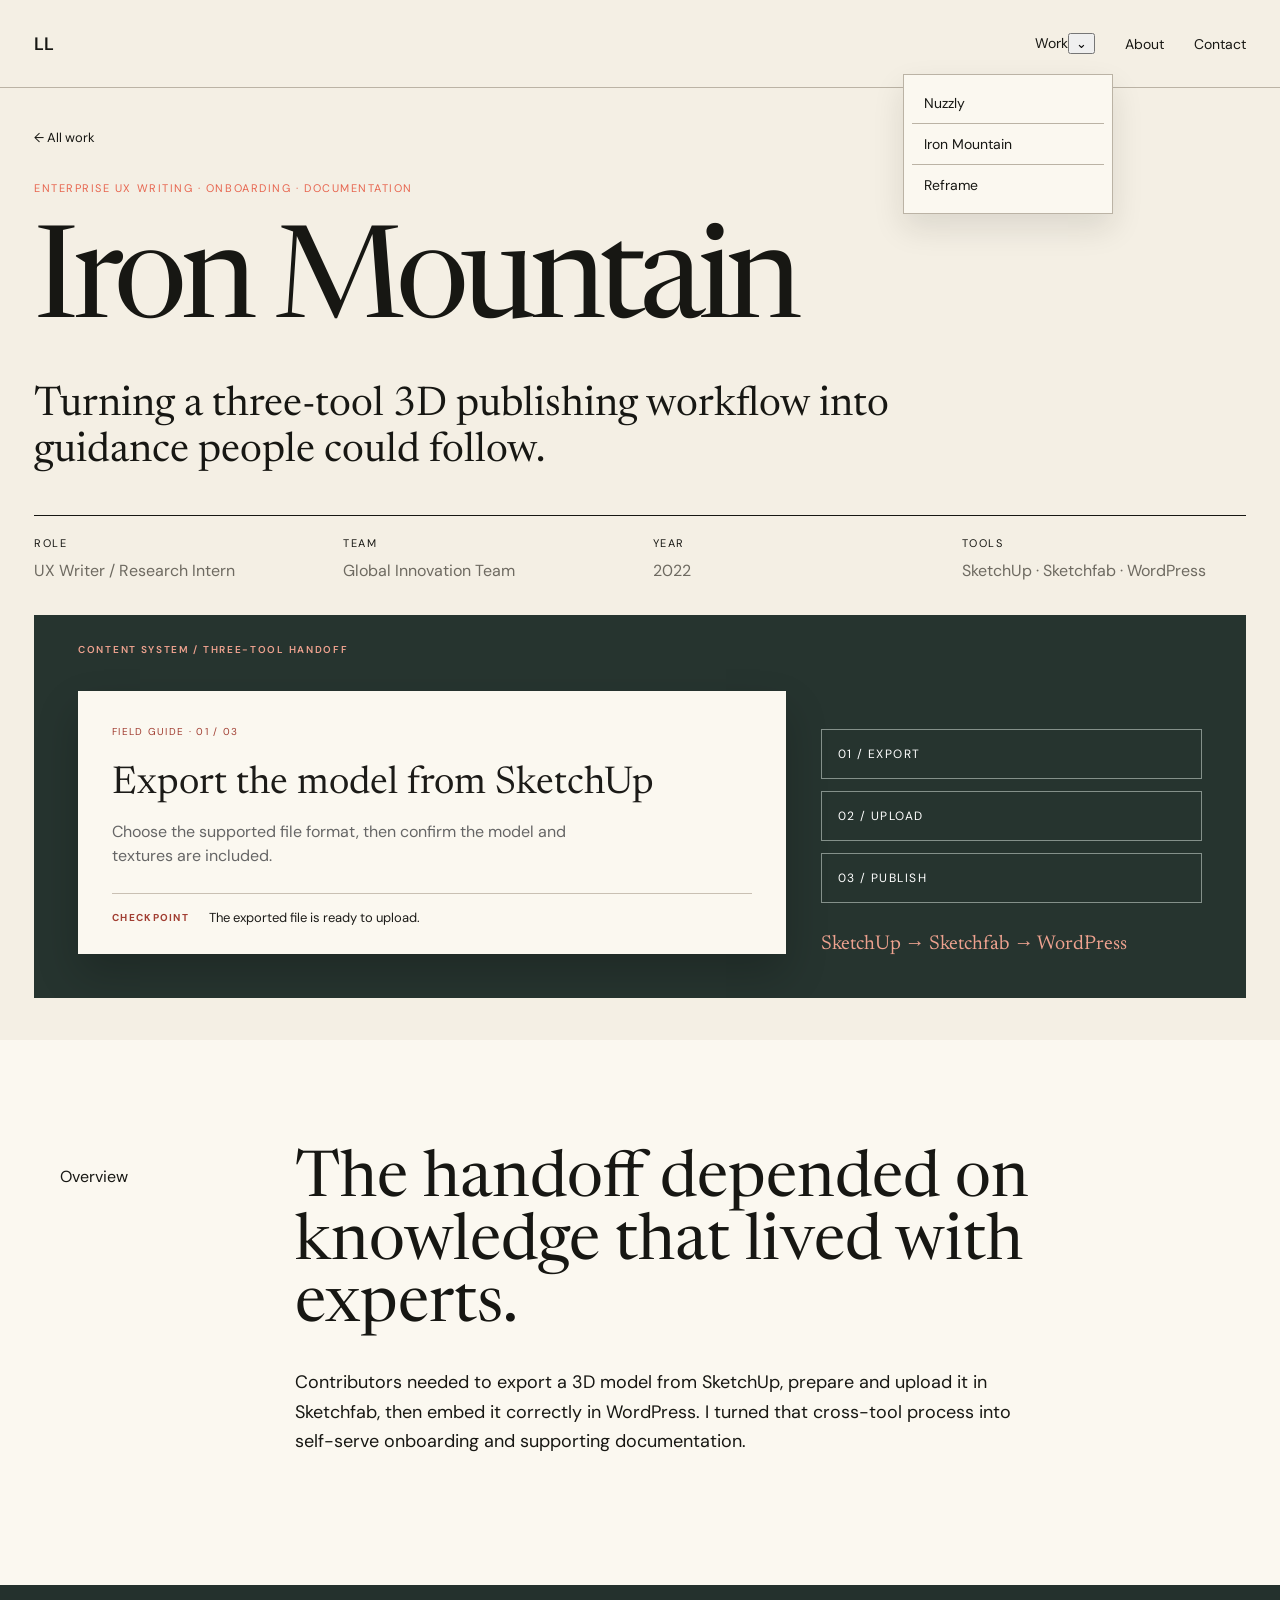
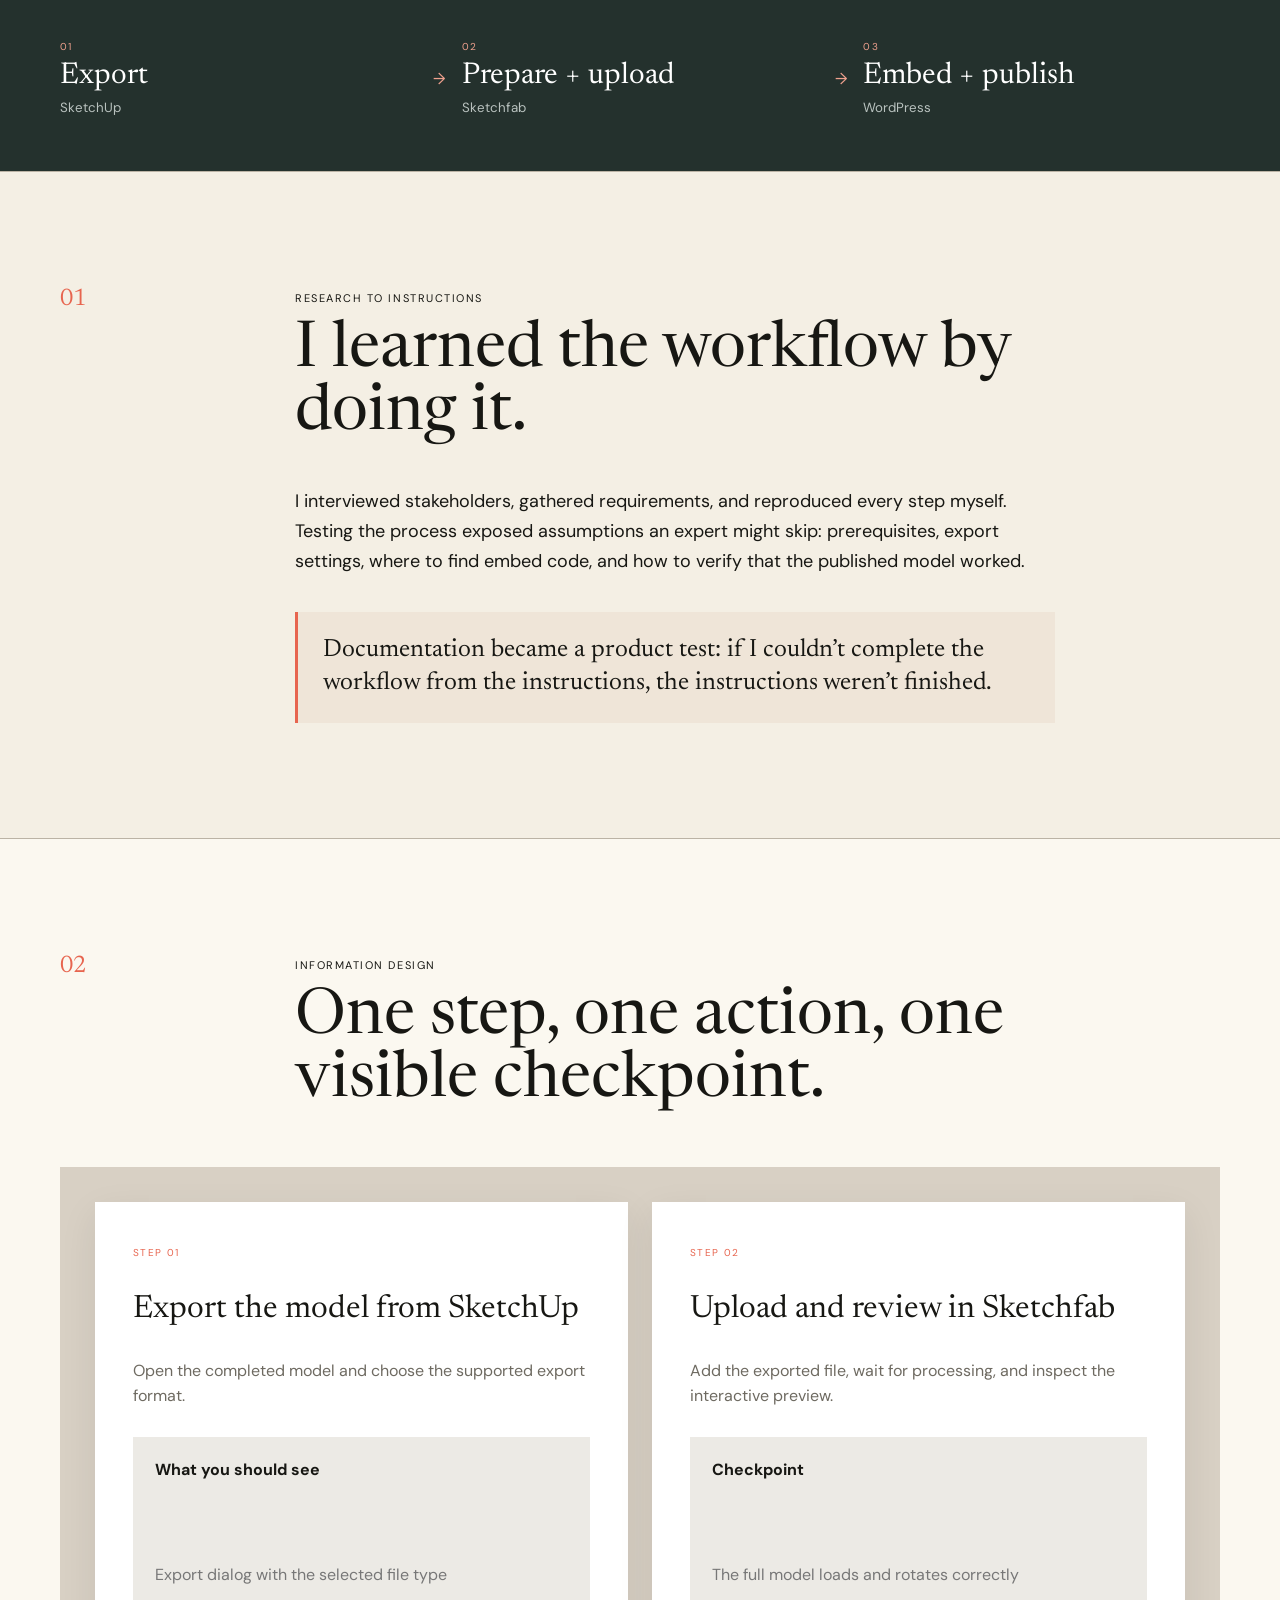
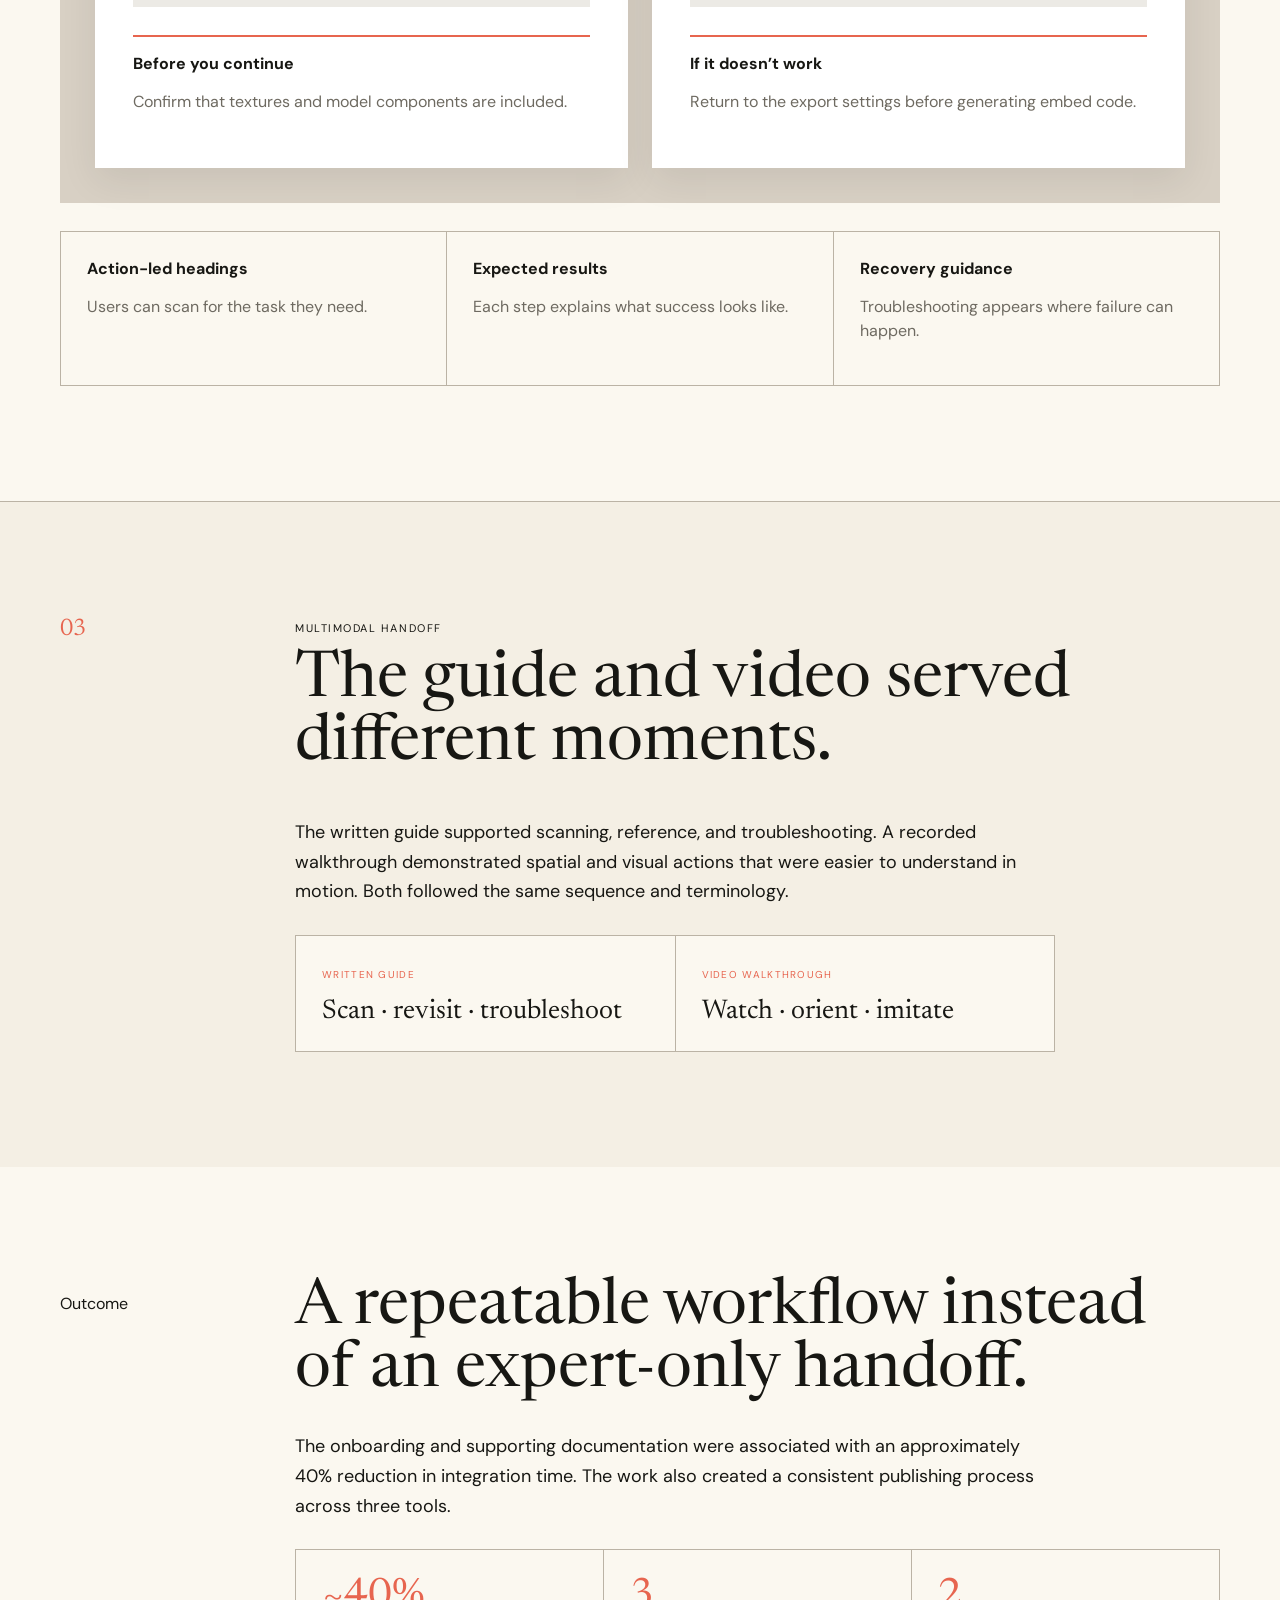
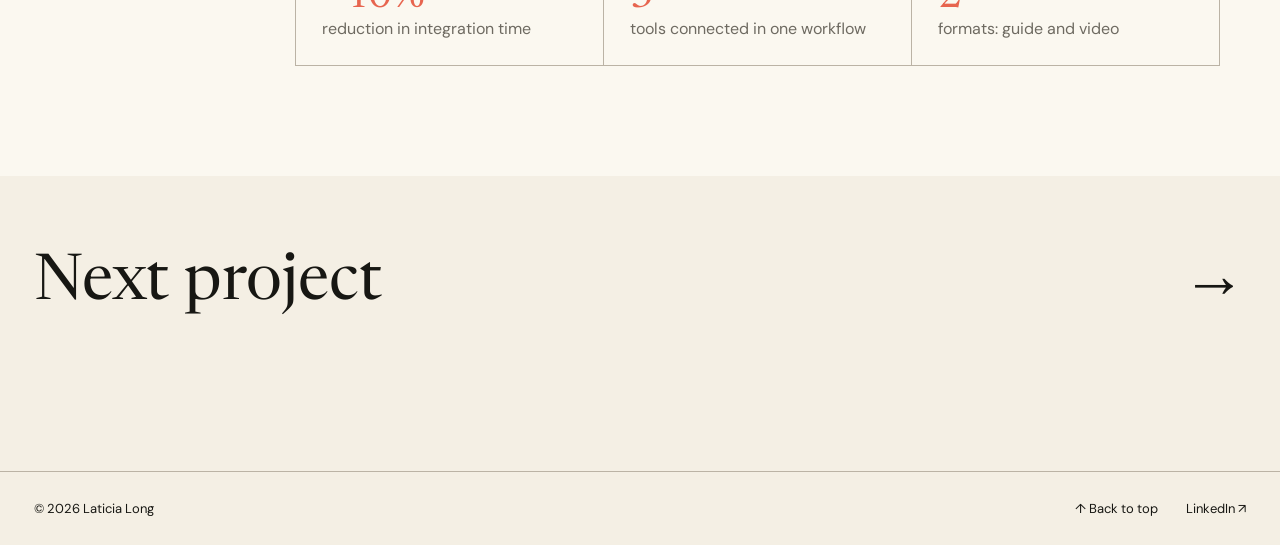
==== commit 3a764828: "Keep Work link and add hover case study menu" ====
--- a/iron-mountain/index.html
+++ b/iron-mountain/index.html
@@ -1,4 +1,4 @@
-<!doctype html><html lang="en"><head><meta charset="utf-8"><meta name="viewport" content="width=device-width,initial-scale=1"><meta name="description" content="Iron Mountain enterprise onboarding and technical writing case study by Laticia Long."><title>Iron Mountain — Laticia Long</title><link rel="stylesheet" href="../assets/styles.css?v=14"><script defer src="../assets/site.js"></script></head><body id="top"><header class="nav"><a class="wordmark" href="../" aria-label="Laticia Long, home">LL</a><button class="menu" aria-expanded="false" aria-controls="navlinks">Menu</button><nav id="navlinks"><details class="work-menu"><summary>Work <span aria-hidden="true">⌄</span></summary><div class="work-dropdown"><a href="../#work">View all work</a><a href="../nuzzly/">Nuzzly</a><a href="../iron-mountain/">Iron Mountain</a><a href="../reframe/">Reframe</a></div></details><a href="../#about">About</a><a href="mailto:laticia.long@gmail.com">Contact</a></nav></header>
+<!doctype html><html lang="en"><head><meta charset="utf-8"><meta name="viewport" content="width=device-width,initial-scale=1"><meta name="description" content="Iron Mountain enterprise onboarding and technical writing case study by Laticia Long."><title>Iron Mountain — Laticia Long</title><link rel="stylesheet" href="../assets/styles.css?v=14"><script defer src="../assets/site.js"></script></head><body id="top"><header class="nav"><a class="wordmark" href="../" aria-label="Laticia Long, home">LL</a><button class="menu" aria-expanded="false" aria-controls="navlinks">Menu</button><nav id="navlinks"><div class="work-menu"><a class="work-link" href="../#work">Work</a><button class="work-toggle" type="button" aria-label="Show case studies" aria-expanded="false" aria-haspopup="true">⌄</button><div class="work-dropdown"><a href="../nuzzly/">Nuzzly</a><a href="../iron-mountain/">Iron Mountain</a><a href="../reframe/">Reframe</a></div></div><a href="../#about">About</a><a href="mailto:laticia.long@gmail.com">Contact</a></nav></header>
 <main class="editorial-case iron-case"><section class="case-hero"><a class="back" href="../">← All work</a><p class="case-kicker">Enterprise UX writing · Onboarding · Documentation</p><h1>Iron Mountain</h1><p class="dek">Turning a three-tool 3D publishing workflow into guidance people could follow.</p><div class="meta"><dl><dt>Role</dt><dd>UX Writer / Research Intern</dd></dl><dl><dt>Team</dt><dd>Global Innovation Team</dd></dl><dl><dt>Year</dt><dd>2022</dd></dl><dl><dt>Tools</dt><dd>SketchUp · Sketchfab · WordPress</dd></dl></div><div class="writing-banner writing-banner-iron" aria-label="Instructional content specimen">
  <div class="banner-label">CONTENT SYSTEM / THREE-TOOL HANDOFF</div>
  <div class="guide-sheet"><span>FIELD GUIDE · 01 / 03</span><h2>Export the model from SketchUp</h2><p>Choose the supported file format, then confirm the model and textures are included.</p><div class="guide-rule"><b>CHECKPOINT</b><span>The exported file is ready to upload.</span></div></div>
--- a/assets/styles.css
+++ b/assets/styles.css
@@ -86,3 +86,7 @@
 .footer-links{display:flex;align-items:center;gap:28px}
 .footer-links a:hover{opacity:.55}
 @media(max-width:760px){.footer-links{gap:16px;flex-wrap:wrap;justify-content:flex-end}}
+
+/* Accessible Work dropdown. */
+.nav{position:relative;z-index:10}.nav nav{align-items:center}.work-menu{position:relative}.work-menu summary{list-style:none;cursor:pointer;display:flex;align-items:center;gap:6px}.work-menu summary::-webkit-details-marker{display:none}.work-menu summary span{font-size:17px;line-height:1;transition:transform .2s}.work-menu[open] summary span{transform:rotate(180deg)}.work-menu summary:hover{opacity:.55}.work-menu summary:focus-visible,.work-dropdown a:focus-visible{outline:2px solid var(--coral);outline-offset:4px}.work-dropdown{position:absolute;right:-18px;top:calc(100% + 20px);width:210px;padding:8px;background:var(--paper);border:1px solid var(--line);box-shadow:0 14px 30px #1717131c;display:grid;gap:0;z-index:20}.work-dropdown a{display:block;padding:11px 12px}.work-dropdown a+a{border-top:1px solid var(--line)}
+@media(max-width:760px){.nav nav{align-items:stretch}.work-menu summary{justify-content:space-between}.work-dropdown{position:static;width:auto;margin:12px 0 0 14px;padding:0 0 0 12px;border:0;border-left:1px solid var(--line);box-shadow:none;background:transparent}.work-dropdown a{padding:10px 4px}.work-dropdown a+a{border-top:0}}
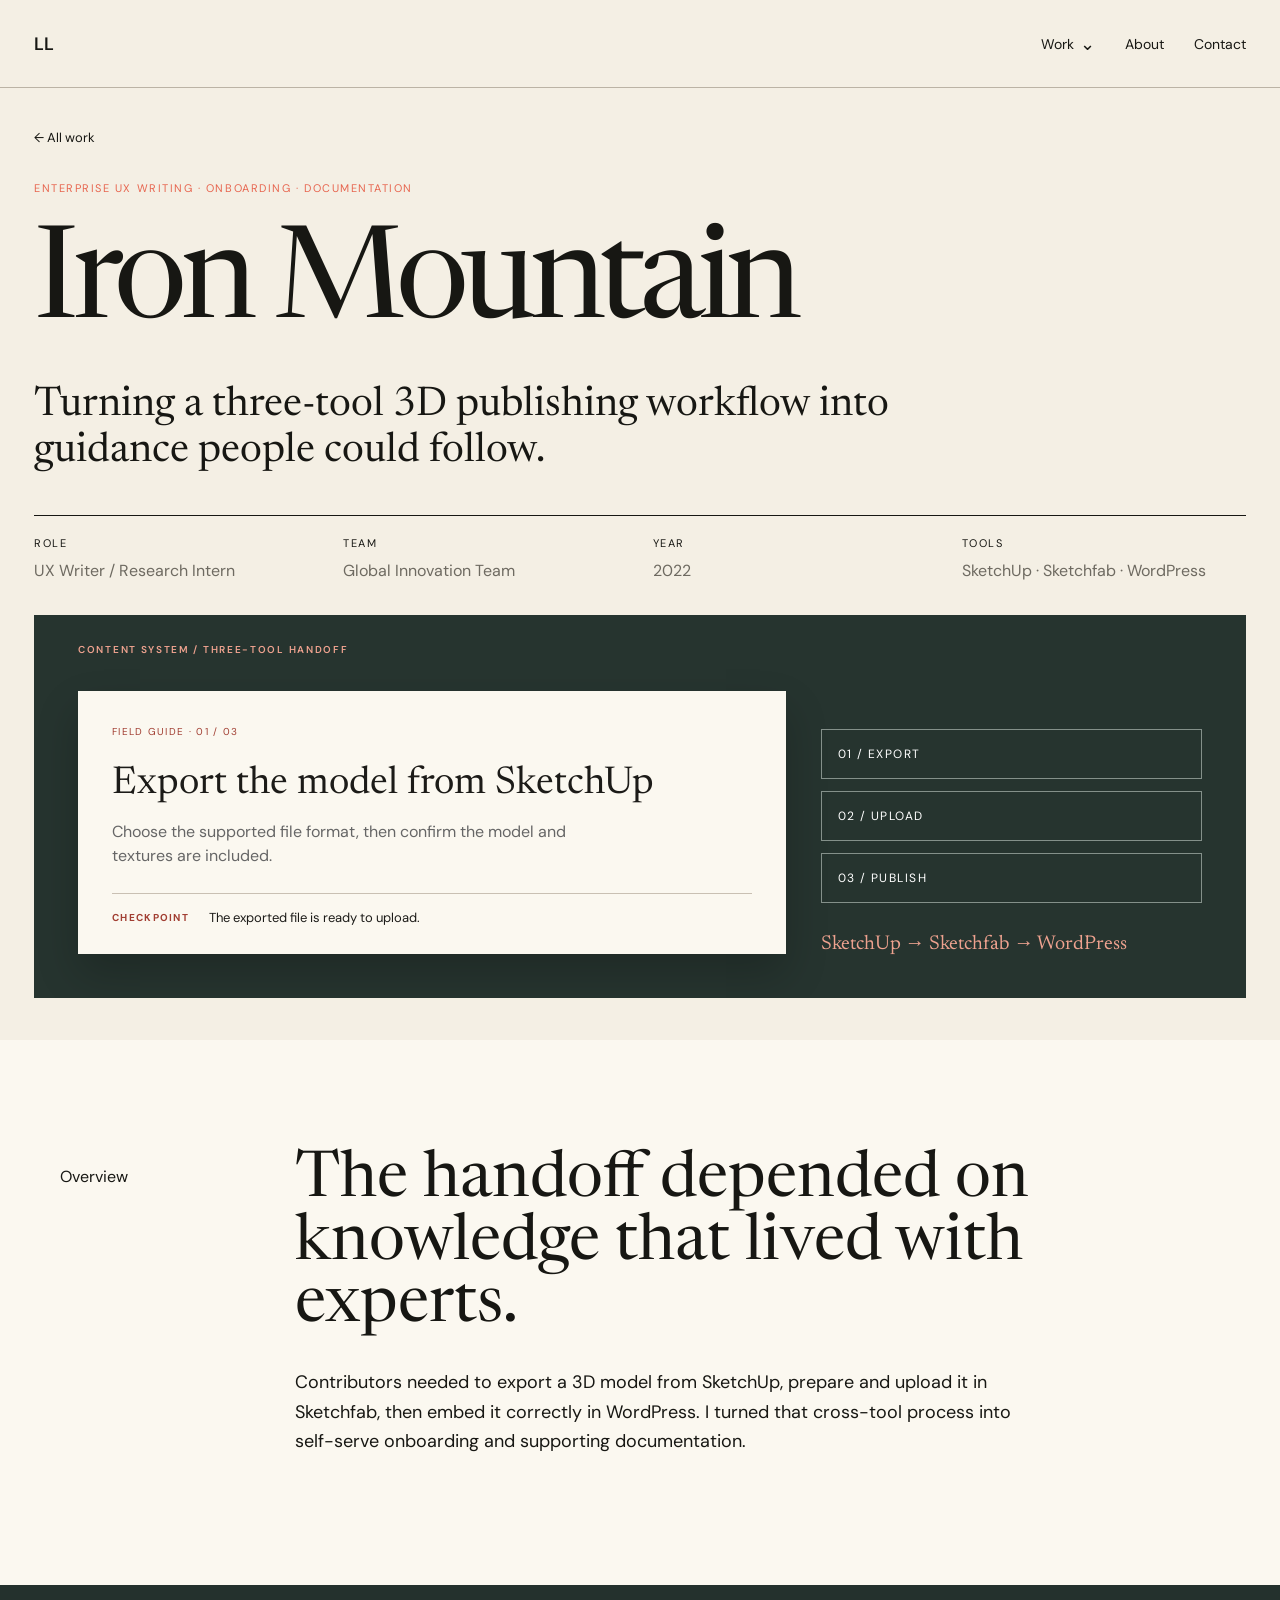
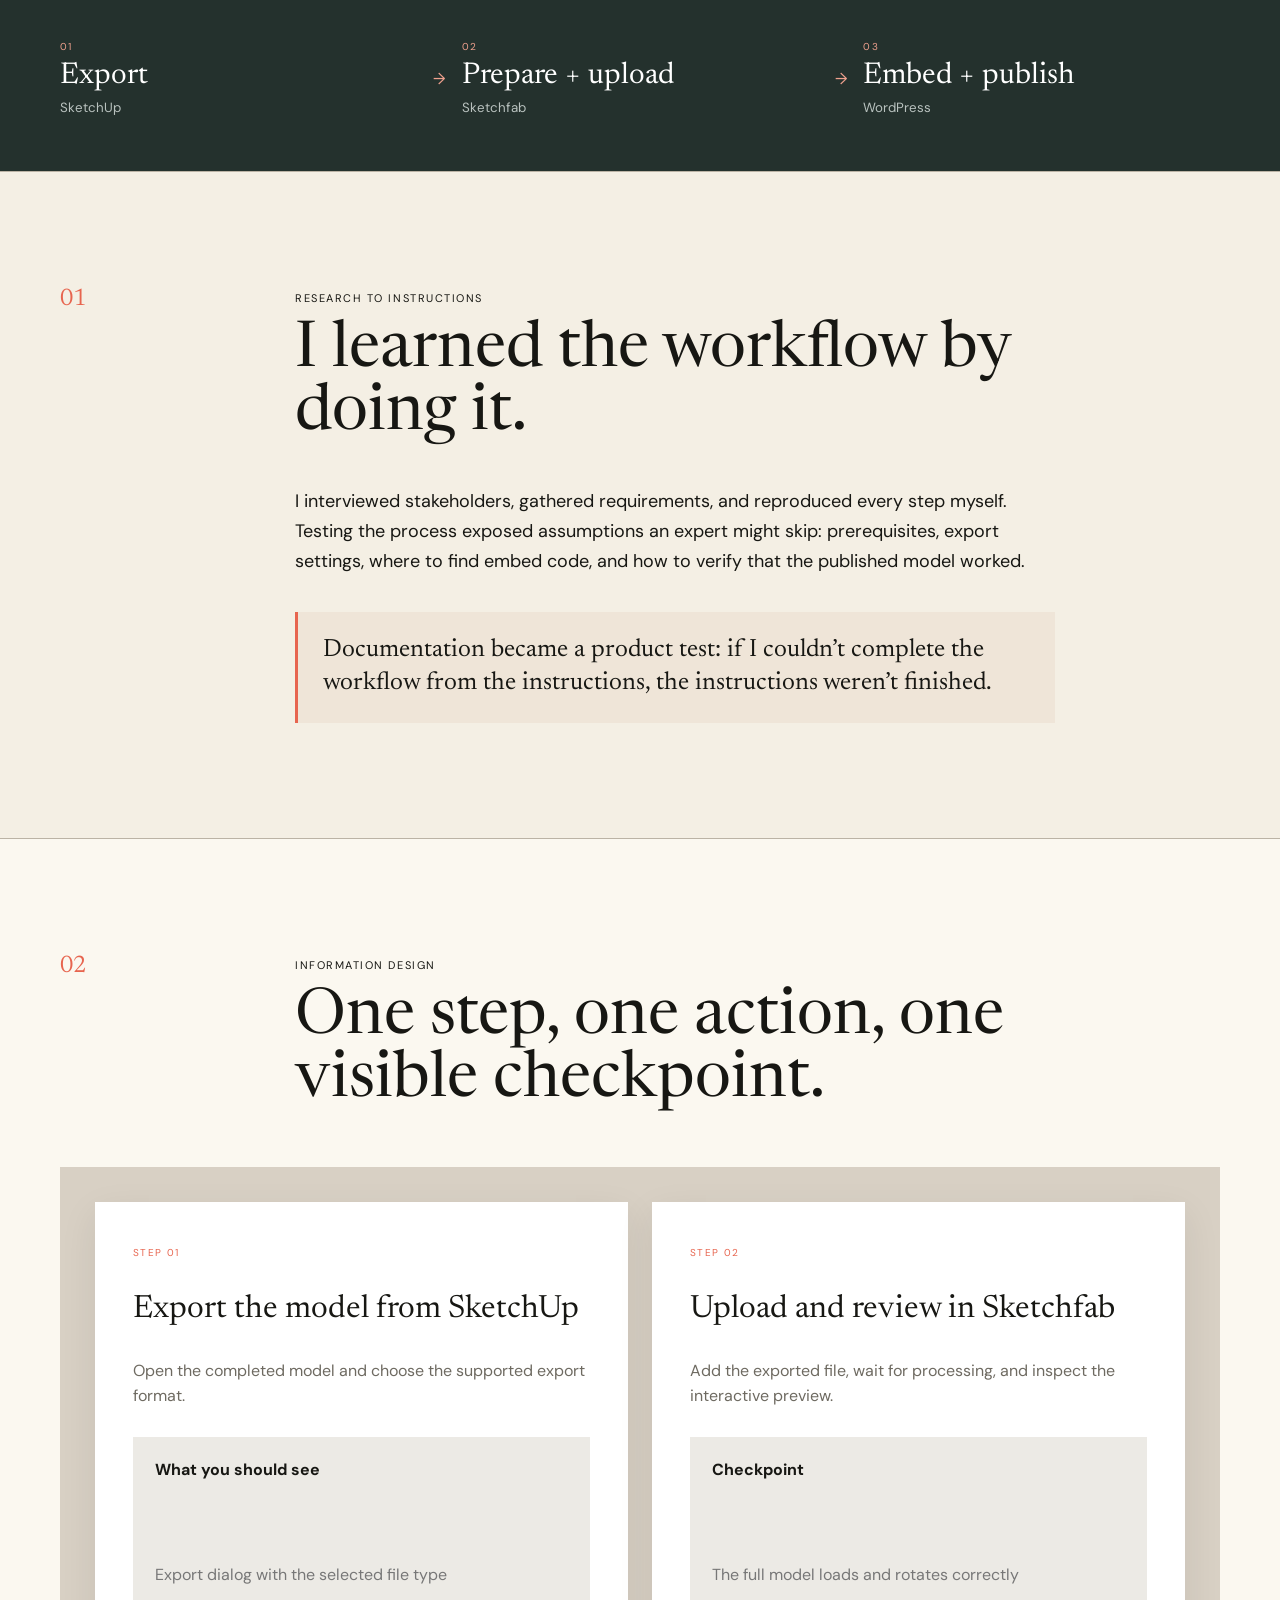
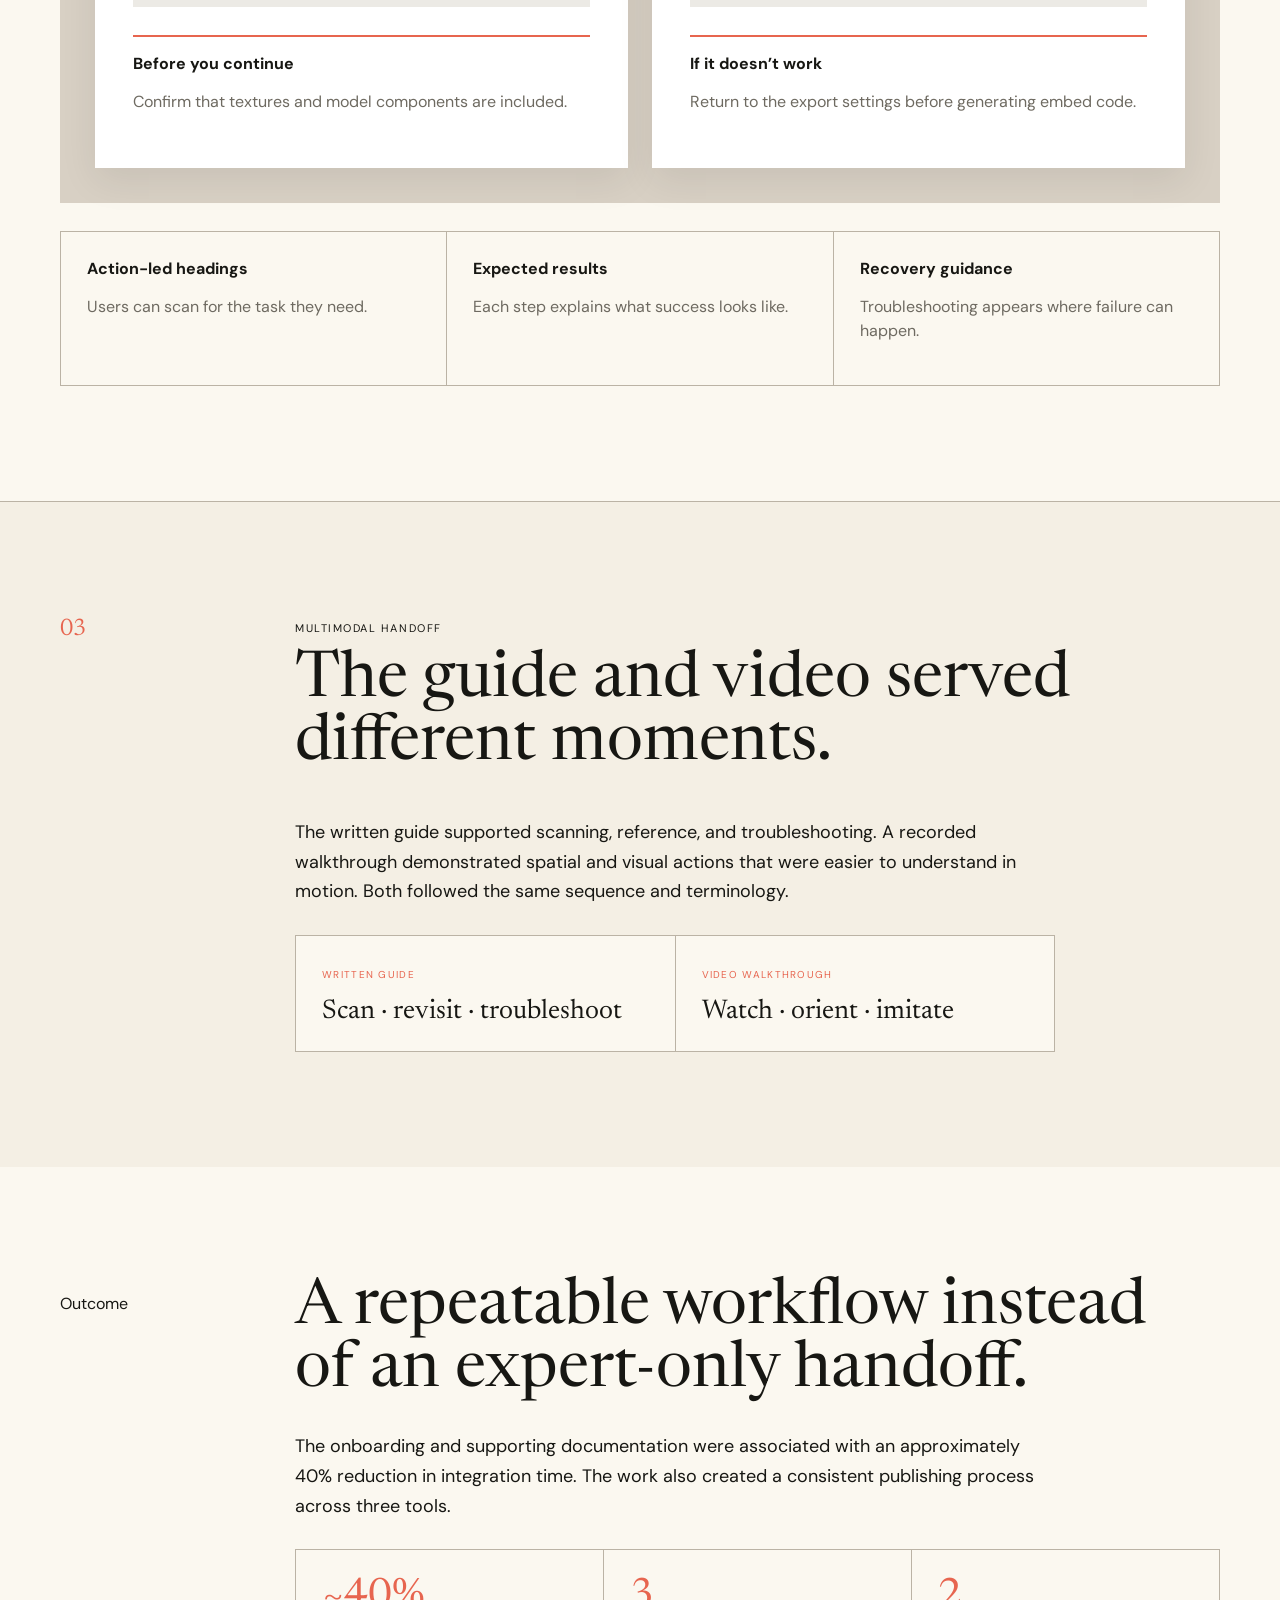
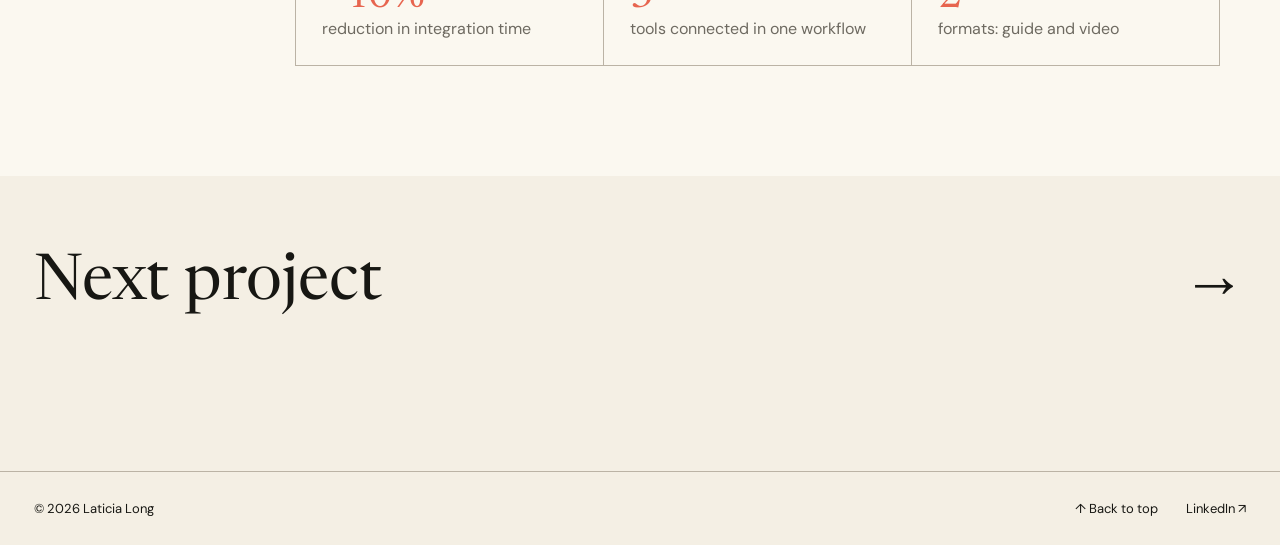
==== commit 999ccb68: "Refresh dropdown assets on published pages" ====
--- a/iron-mountain/index.html
+++ b/iron-mountain/index.html
@@ -1,4 +1,4 @@
-<!doctype html><html lang="en"><head><meta charset="utf-8"><meta name="viewport" content="width=device-width,initial-scale=1"><meta name="description" content="Iron Mountain enterprise onboarding and technical writing case study by Laticia Long."><title>Iron Mountain — Laticia Long</title><link rel="stylesheet" href="../assets/styles.css?v=14"><script defer src="../assets/site.js"></script></head><body id="top"><header class="nav"><a class="wordmark" href="../" aria-label="Laticia Long, home">LL</a><button class="menu" aria-expanded="false" aria-controls="navlinks">Menu</button><nav id="navlinks"><div class="work-menu"><a class="work-link" href="../#work">Work</a><button class="work-toggle" type="button" aria-label="Show case studies" aria-expanded="false" aria-haspopup="true">⌄</button><div class="work-dropdown"><a href="../nuzzly/">Nuzzly</a><a href="../iron-mountain/">Iron Mountain</a><a href="../reframe/">Reframe</a></div></div><a href="../#about">About</a><a href="mailto:laticia.long@gmail.com">Contact</a></nav></header>
+<!doctype html><html lang="en"><head><meta charset="utf-8"><meta name="viewport" content="width=device-width,initial-scale=1"><meta name="description" content="Iron Mountain enterprise onboarding and technical writing case study by Laticia Long."><title>Iron Mountain — Laticia Long</title><link rel="stylesheet" href="../assets/styles.css?v=15"><script defer src="../assets/site.js?v=2"></script></head><body id="top"><header class="nav"><a class="wordmark" href="../" aria-label="Laticia Long, home">LL</a><button class="menu" aria-expanded="false" aria-controls="navlinks">Menu</button><nav id="navlinks"><div class="work-menu"><a class="work-link" href="../#work">Work</a><button class="work-toggle" type="button" aria-label="Show case studies" aria-expanded="false" aria-haspopup="true">⌄</button><div class="work-dropdown"><a href="../nuzzly/">Nuzzly</a><a href="../iron-mountain/">Iron Mountain</a><a href="../reframe/">Reframe</a></div></div><a href="../#about">About</a><a href="mailto:laticia.long@gmail.com">Contact</a></nav></header>
 <main class="editorial-case iron-case"><section class="case-hero"><a class="back" href="../">← All work</a><p class="case-kicker">Enterprise UX writing · Onboarding · Documentation</p><h1>Iron Mountain</h1><p class="dek">Turning a three-tool 3D publishing workflow into guidance people could follow.</p><div class="meta"><dl><dt>Role</dt><dd>UX Writer / Research Intern</dd></dl><dl><dt>Team</dt><dd>Global Innovation Team</dd></dl><dl><dt>Year</dt><dd>2022</dd></dl><dl><dt>Tools</dt><dd>SketchUp · Sketchfab · WordPress</dd></dl></div><div class="writing-banner writing-banner-iron" aria-label="Instructional content specimen">
  <div class="banner-label">CONTENT SYSTEM / THREE-TOOL HANDOFF</div>
  <div class="guide-sheet"><span>FIELD GUIDE · 01 / 03</span><h2>Export the model from SketchUp</h2><p>Choose the supported file format, then confirm the model and textures are included.</p><div class="guide-rule"><b>CHECKPOINT</b><span>The exported file is ready to upload.</span></div></div>
--- a/assets/styles.css
+++ b/assets/styles.css
@@ -90,3 +90,7 @@
 /* Accessible Work dropdown. */
 .nav{position:relative;z-index:10}.nav nav{align-items:center}.work-menu{position:relative}.work-menu summary{list-style:none;cursor:pointer;display:flex;align-items:center;gap:6px}.work-menu summary::-webkit-details-marker{display:none}.work-menu summary span{font-size:17px;line-height:1;transition:transform .2s}.work-menu[open] summary span{transform:rotate(180deg)}.work-menu summary:hover{opacity:.55}.work-menu summary:focus-visible,.work-dropdown a:focus-visible{outline:2px solid var(--coral);outline-offset:4px}.work-dropdown{position:absolute;right:-18px;top:calc(100% + 20px);width:210px;padding:8px;background:var(--paper);border:1px solid var(--line);box-shadow:0 14px 30px #1717131c;display:grid;gap:0;z-index:20}.work-dropdown a{display:block;padding:11px 12px}.work-dropdown a+a{border-top:1px solid var(--line)}
 @media(max-width:760px){.nav nav{align-items:stretch}.work-menu summary{justify-content:space-between}.work-dropdown{position:static;width:auto;margin:12px 0 0 14px;padding:0 0 0 12px;border:0;border-left:1px solid var(--line);box-shadow:none;background:transparent}.work-dropdown a{padding:10px 4px}.work-dropdown a+a{border-top:0}}
+
+/* Work remains a link; hover, focus, or the chevron reveals case studies. */
+.work-menu{display:flex;align-items:center;position:relative}.work-link{display:block}.work-toggle{border:0;background:transparent;color:inherit;font:inherit;font-size:18px;line-height:1;cursor:pointer;padding:4px 0 4px 6px}.work-toggle:hover{opacity:.55}.work-toggle:focus-visible,.work-link:focus-visible{outline:2px solid var(--coral);outline-offset:3px}.work-dropdown{display:none;top:100%;right:-18px}.work-menu:hover .work-dropdown,.work-menu:focus-within .work-dropdown,.work-menu.is-open .work-dropdown{display:grid}.work-dropdown a{white-space:nowrap}
+@media(max-width:760px){.work-menu{display:grid;grid-template-columns:1fr auto}.work-toggle{padding:4px 10px}.work-dropdown{grid-column:1/-1;display:none}.work-menu:hover .work-dropdown{display:none}.work-menu.is-open .work-dropdown,.work-menu:focus-within .work-dropdown{display:grid}}
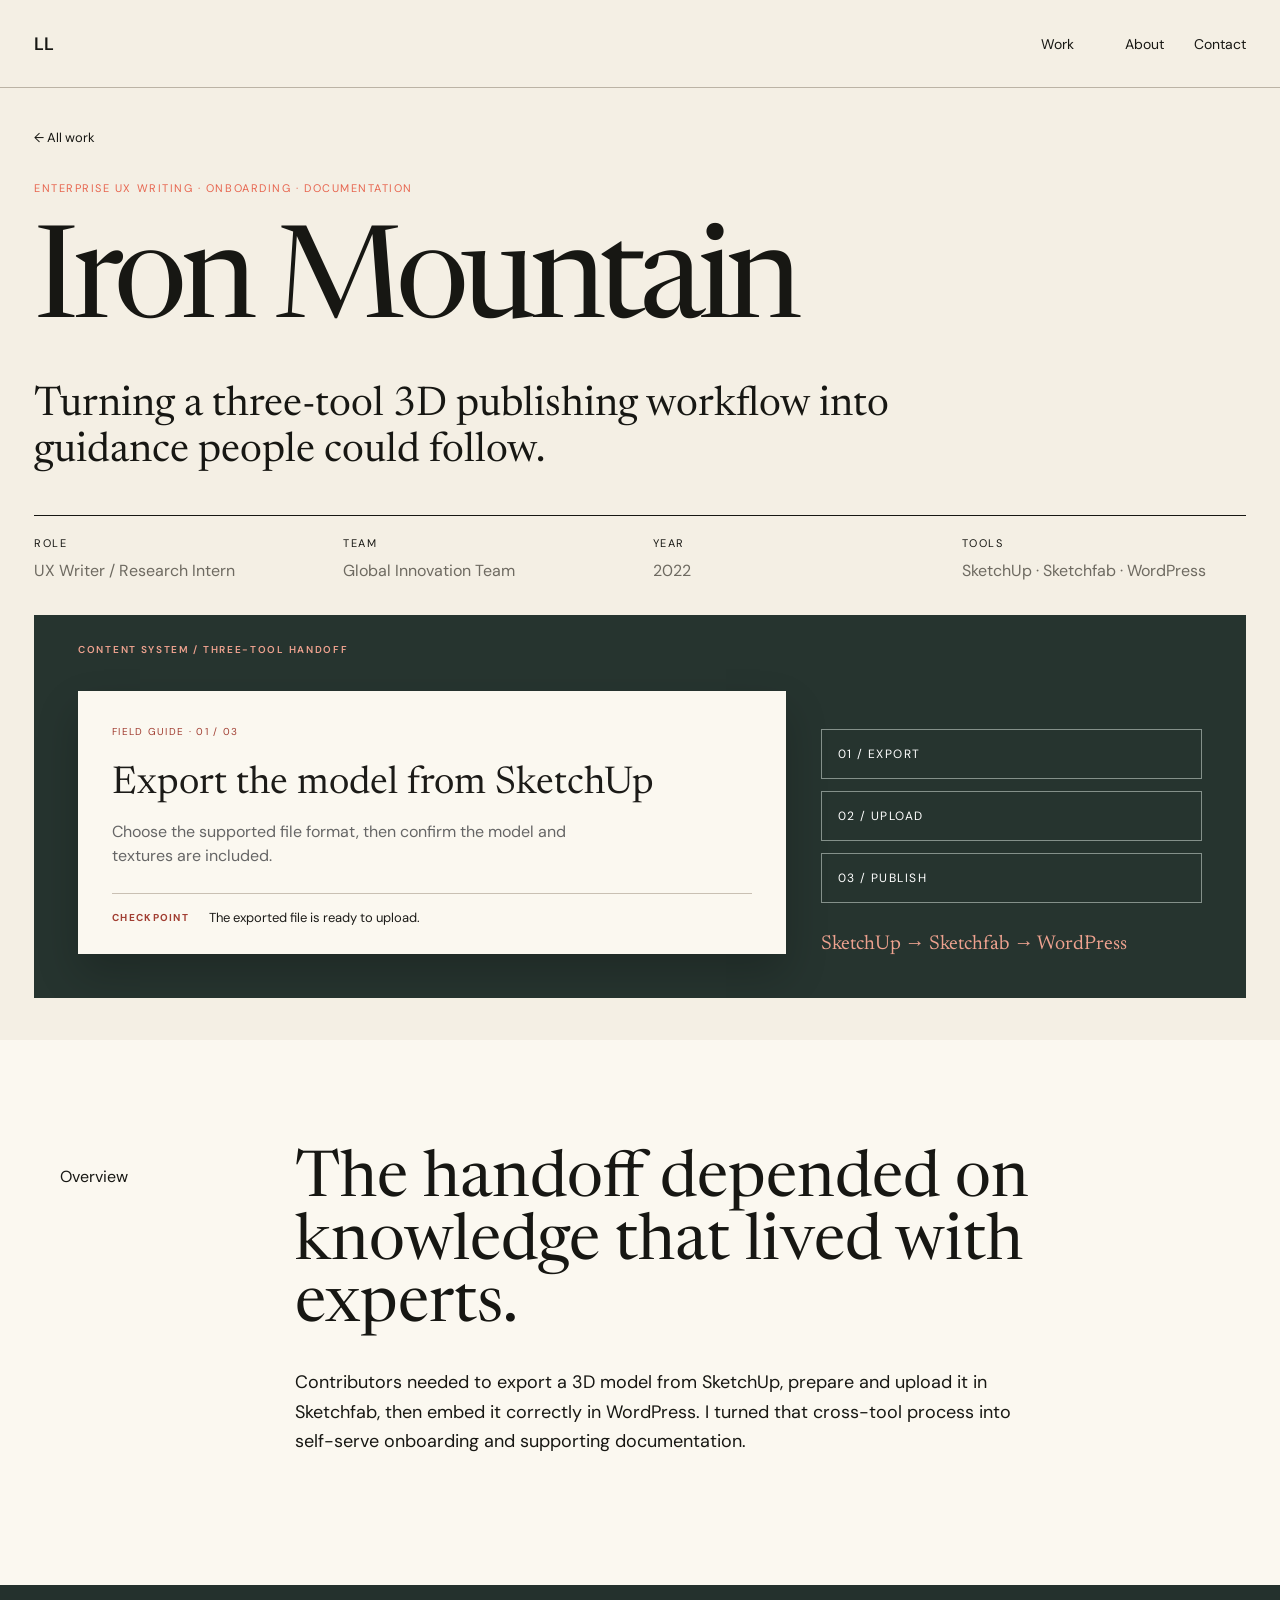
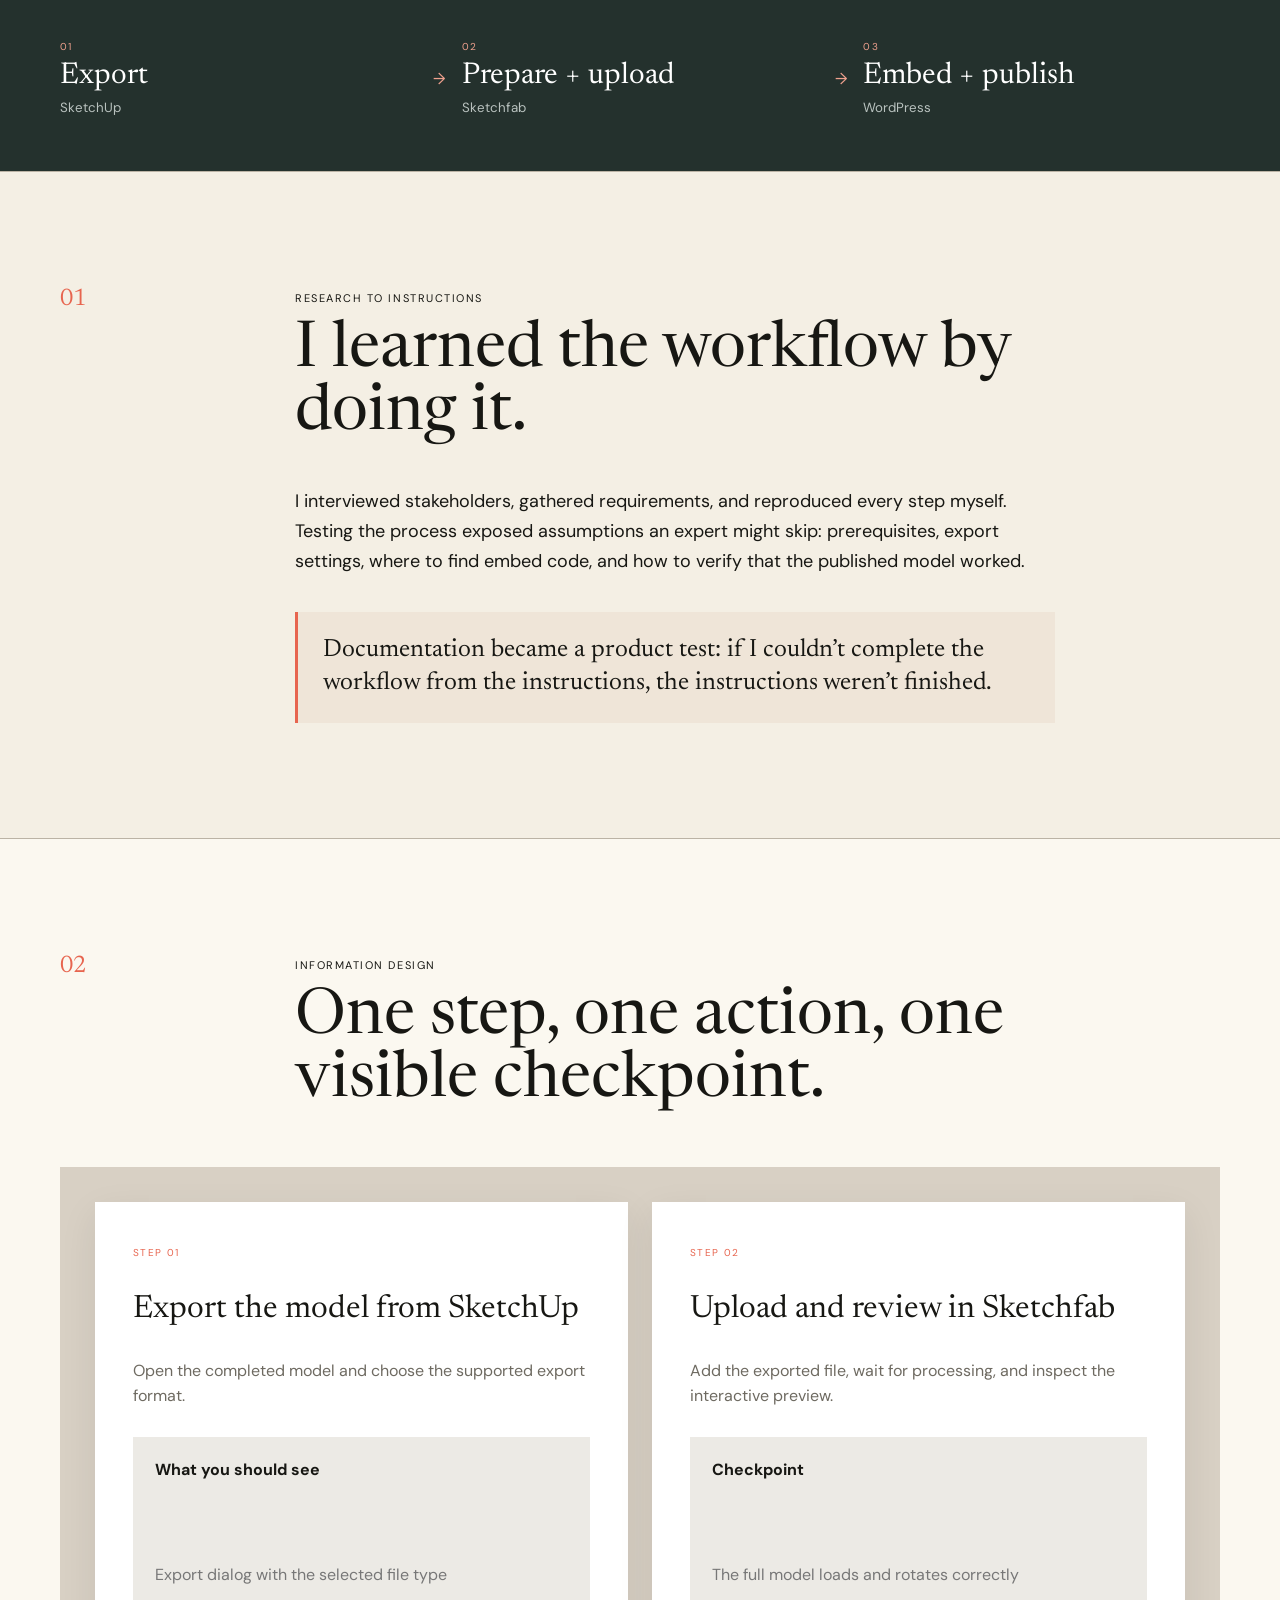
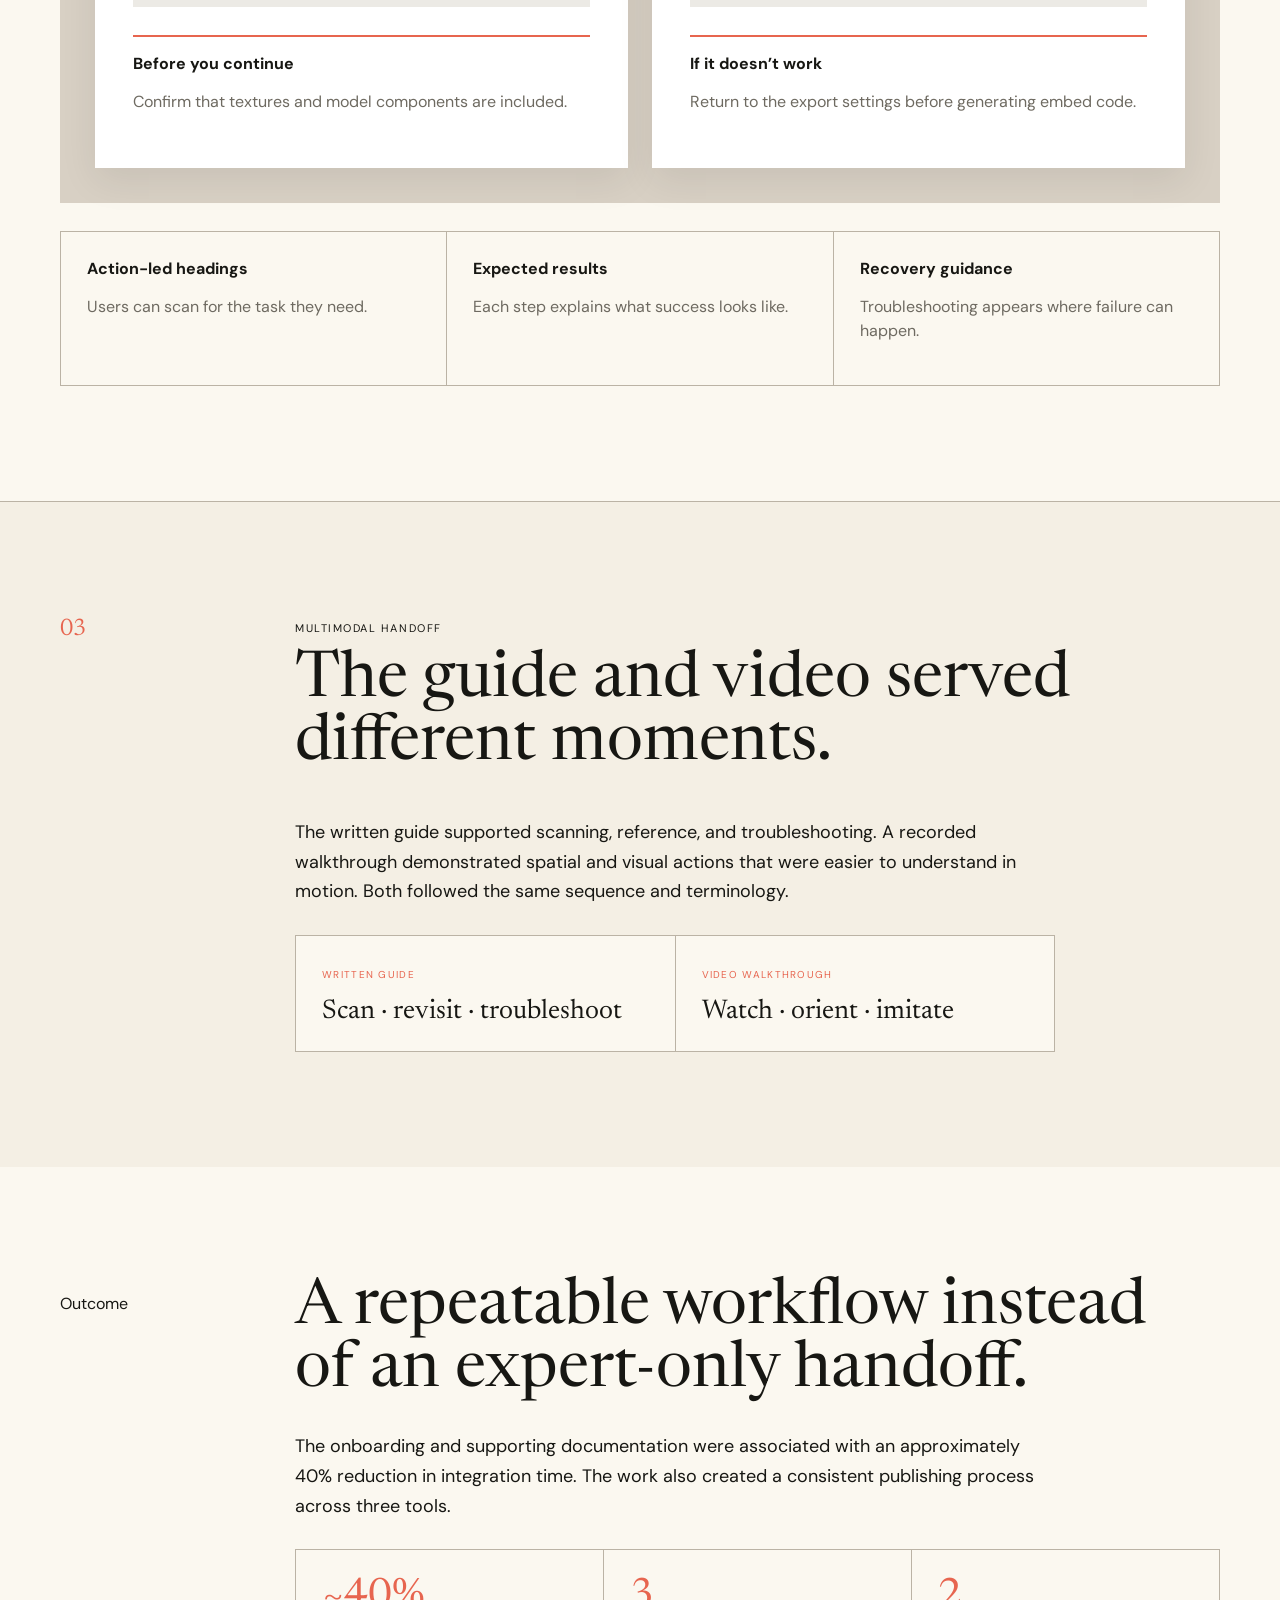
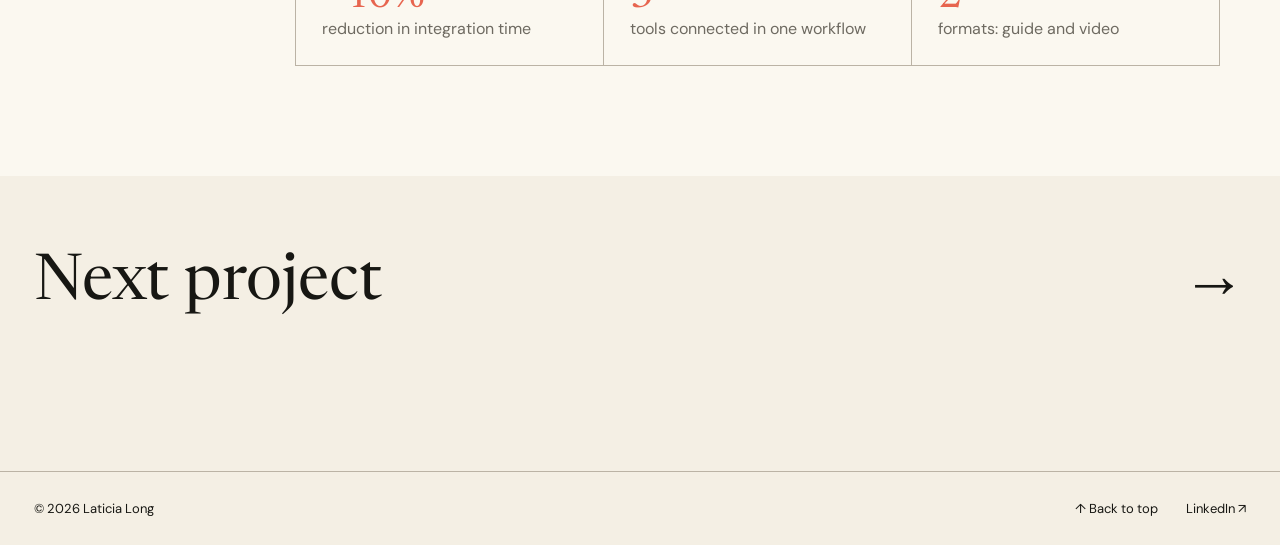
==== commit 12abeb14: "Refresh Work chevron style" ====
--- a/iron-mountain/index.html
+++ b/iron-mountain/index.html
@@ -1,4 +1,4 @@
-<!doctype html><html lang="en"><head><meta charset="utf-8"><meta name="viewport" content="width=device-width,initial-scale=1"><meta name="description" content="Iron Mountain enterprise onboarding and technical writing case study by Laticia Long."><title>Iron Mountain — Laticia Long</title><link rel="stylesheet" href="../assets/styles.css?v=15"><script defer src="../assets/site.js?v=2"></script></head><body id="top"><header class="nav"><a class="wordmark" href="../" aria-label="Laticia Long, home">LL</a><button class="menu" aria-expanded="false" aria-controls="navlinks">Menu</button><nav id="navlinks"><div class="work-menu"><a class="work-link" href="../#work">Work</a><button class="work-toggle" type="button" aria-label="Show case studies" aria-expanded="false" aria-haspopup="true">⌄</button><div class="work-dropdown"><a href="../nuzzly/">Nuzzly</a><a href="../iron-mountain/">Iron Mountain</a><a href="../reframe/">Reframe</a></div></div><a href="../#about">About</a><a href="mailto:laticia.long@gmail.com">Contact</a></nav></header>
+<!doctype html><html lang="en"><head><meta charset="utf-8"><meta name="viewport" content="width=device-width,initial-scale=1"><meta name="description" content="Iron Mountain enterprise onboarding and technical writing case study by Laticia Long."><title>Iron Mountain — Laticia Long</title><link rel="stylesheet" href="../assets/styles.css?v=16"><script defer src="../assets/site.js?v=2"></script></head><body id="top"><header class="nav"><a class="wordmark" href="../" aria-label="Laticia Long, home">LL</a><button class="menu" aria-expanded="false" aria-controls="navlinks">Menu</button><nav id="navlinks"><div class="work-menu"><a class="work-link" href="../#work">Work</a><button class="work-toggle" type="button" aria-label="Show case studies" aria-expanded="false" aria-haspopup="true">⌄</button><div class="work-dropdown"><a href="../nuzzly/">Nuzzly</a><a href="../iron-mountain/">Iron Mountain</a><a href="../reframe/">Reframe</a></div></div><a href="../#about">About</a><a href="mailto:laticia.long@gmail.com">Contact</a></nav></header>
 <main class="editorial-case iron-case"><section class="case-hero"><a class="back" href="../">← All work</a><p class="case-kicker">Enterprise UX writing · Onboarding · Documentation</p><h1>Iron Mountain</h1><p class="dek">Turning a three-tool 3D publishing workflow into guidance people could follow.</p><div class="meta"><dl><dt>Role</dt><dd>UX Writer / Research Intern</dd></dl><dl><dt>Team</dt><dd>Global Innovation Team</dd></dl><dl><dt>Year</dt><dd>2022</dd></dl><dl><dt>Tools</dt><dd>SketchUp · Sketchfab · WordPress</dd></dl></div><div class="writing-banner writing-banner-iron" aria-label="Instructional content specimen">
  <div class="banner-label">CONTENT SYSTEM / THREE-TOOL HANDOFF</div>
  <div class="guide-sheet"><span>FIELD GUIDE · 01 / 03</span><h2>Export the model from SketchUp</h2><p>Choose the supported file format, then confirm the model and textures are included.</p><div class="guide-rule"><b>CHECKPOINT</b><span>The exported file is ready to upload.</span></div></div>
--- a/assets/styles.css
+++ b/assets/styles.css
@@ -94,3 +94,6 @@
 /* Work remains a link; hover, focus, or the chevron reveals case studies. */
 .work-menu{display:flex;align-items:center;position:relative}.work-link{display:block}.work-toggle{border:0;background:transparent;color:inherit;font:inherit;font-size:18px;line-height:1;cursor:pointer;padding:4px 0 4px 6px}.work-toggle:hover{opacity:.55}.work-toggle:focus-visible,.work-link:focus-visible{outline:2px solid var(--coral);outline-offset:3px}.work-dropdown{display:none;top:100%;right:-18px}.work-menu:hover .work-dropdown,.work-menu:focus-within .work-dropdown,.work-menu.is-open .work-dropdown{display:grid}.work-dropdown a{white-space:nowrap}
 @media(max-width:760px){.work-menu{display:grid;grid-template-columns:1fr auto}.work-toggle{padding:4px 10px}.work-dropdown{grid-column:1/-1;display:none}.work-menu:hover .work-dropdown{display:none}.work-menu.is-open .work-dropdown,.work-menu:focus-within .work-dropdown{display:grid}}
+
+/* Keep the desktop chevron out of view until Work is engaged. */
+@media(hover:hover) and (min-width:761px){.work-toggle{opacity:0;transition:opacity .18s}.work-menu:hover .work-toggle,.work-menu:focus-within .work-toggle,.work-menu.is-open .work-toggle{opacity:1}}
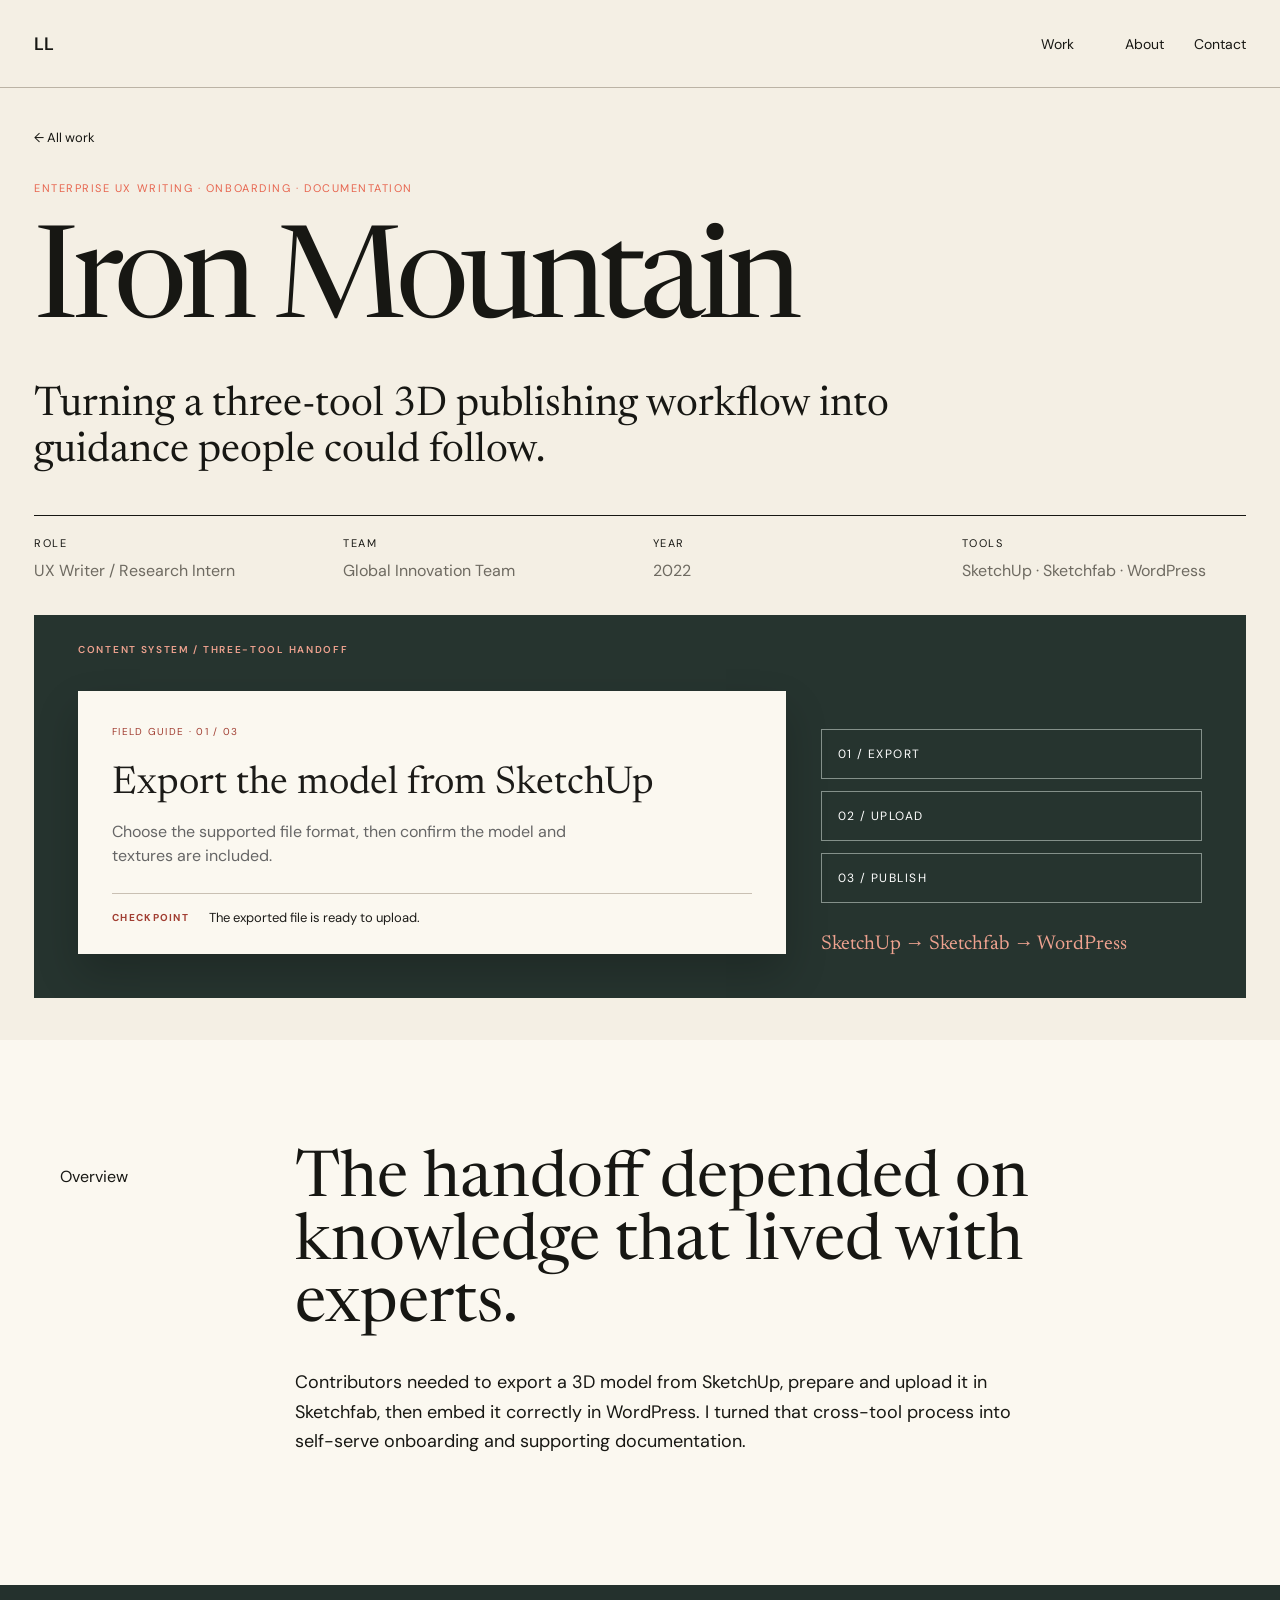
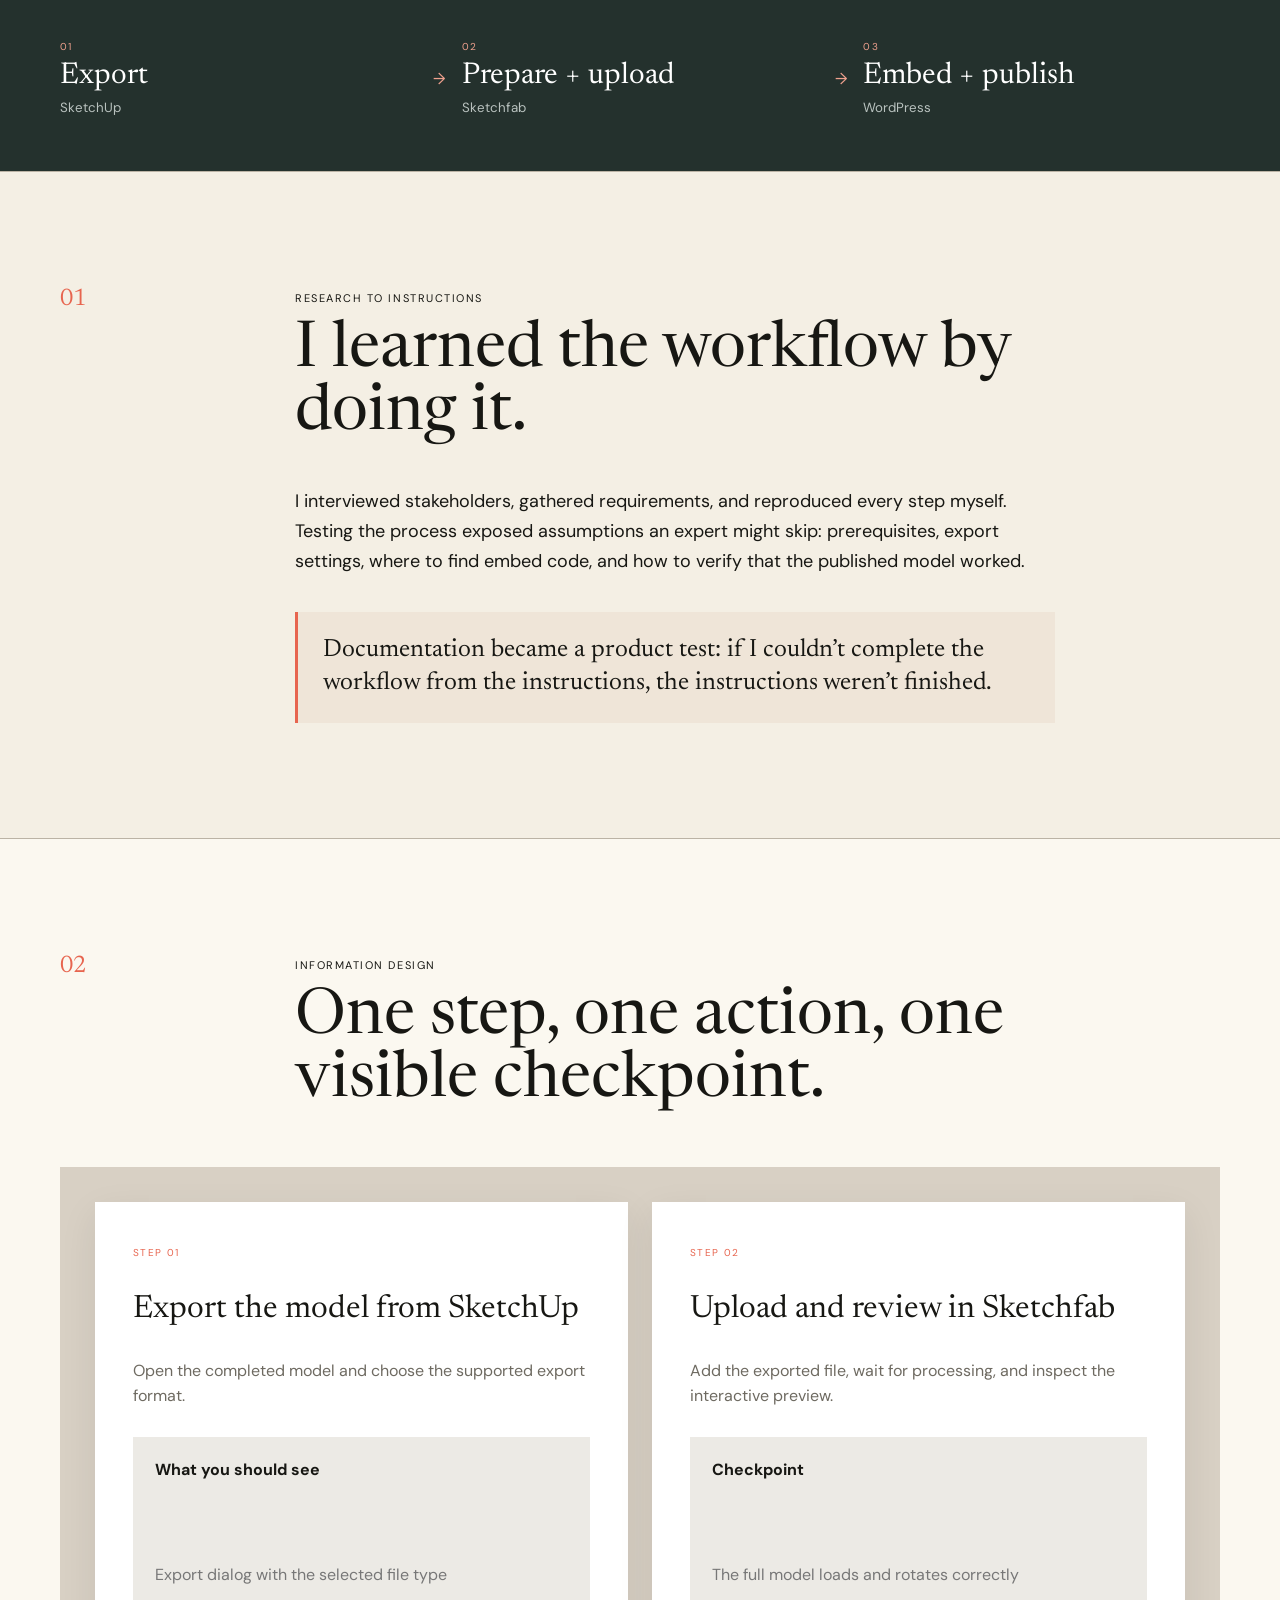
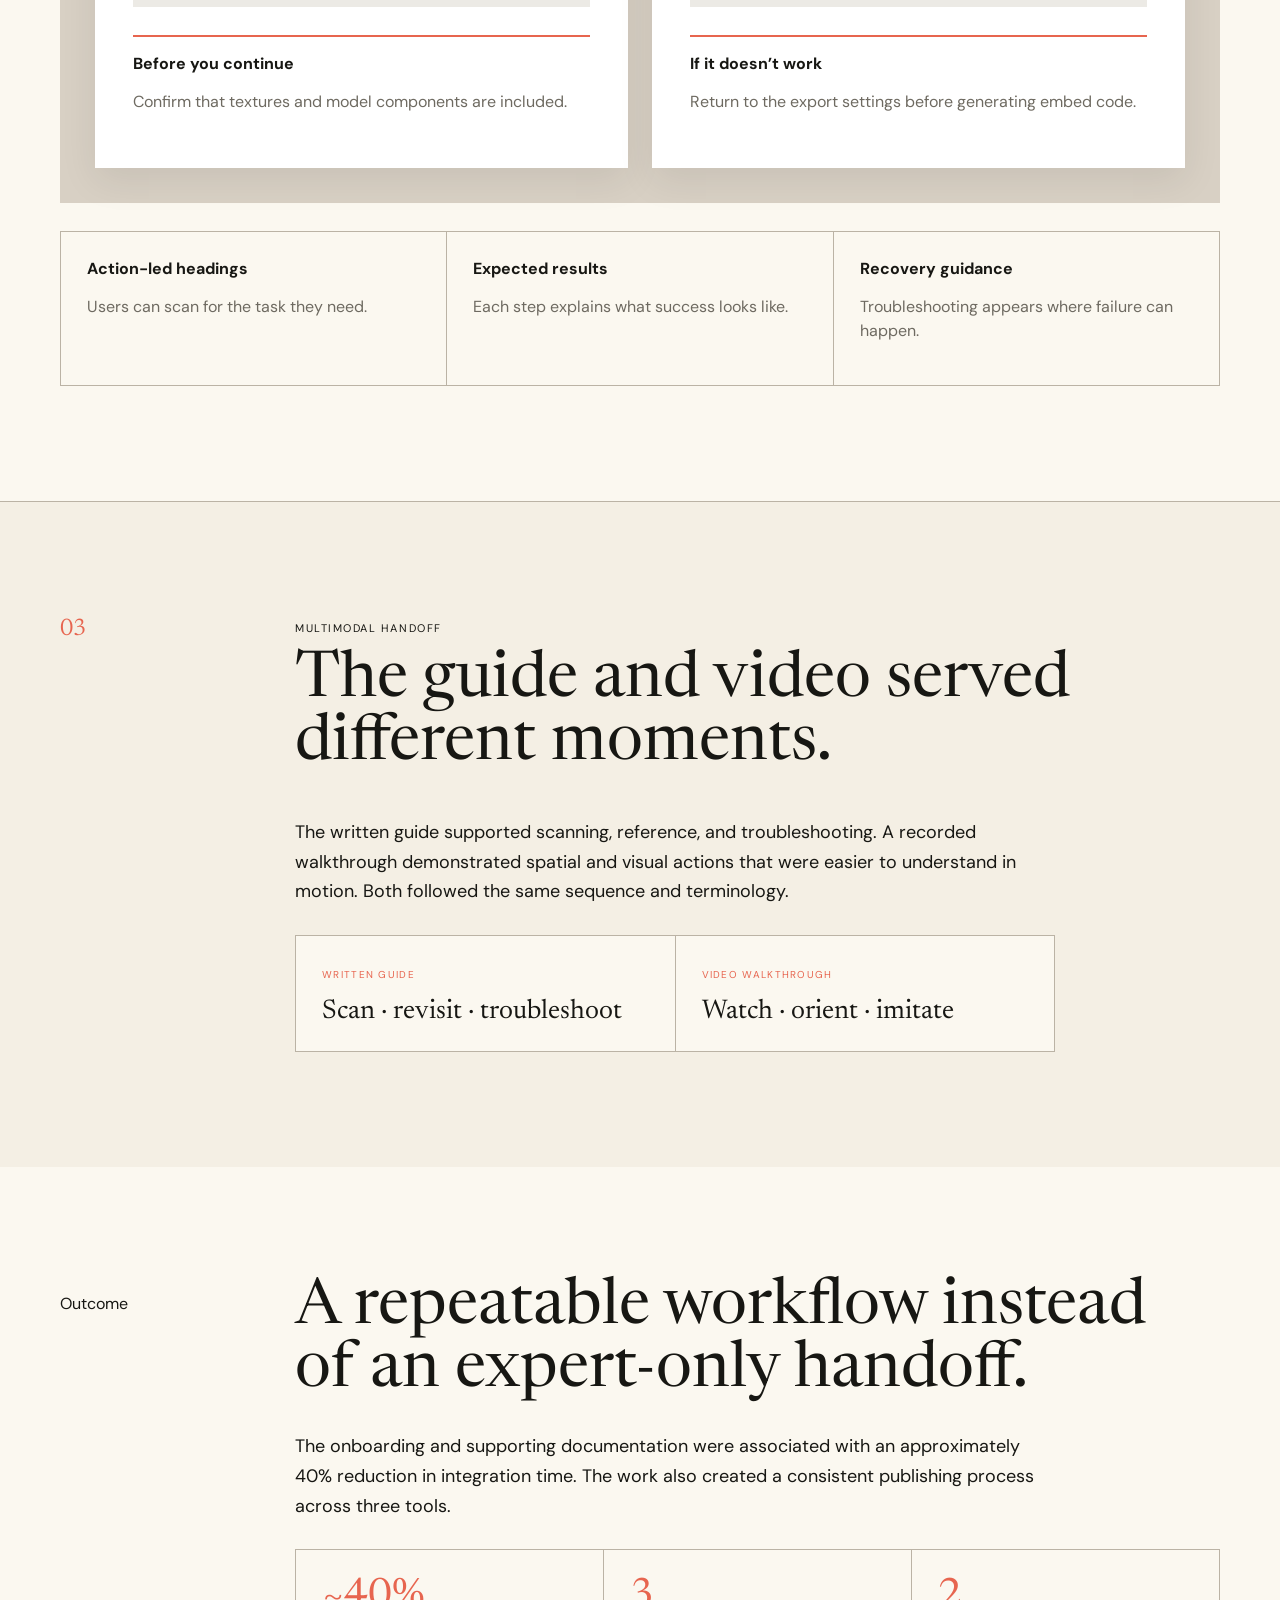
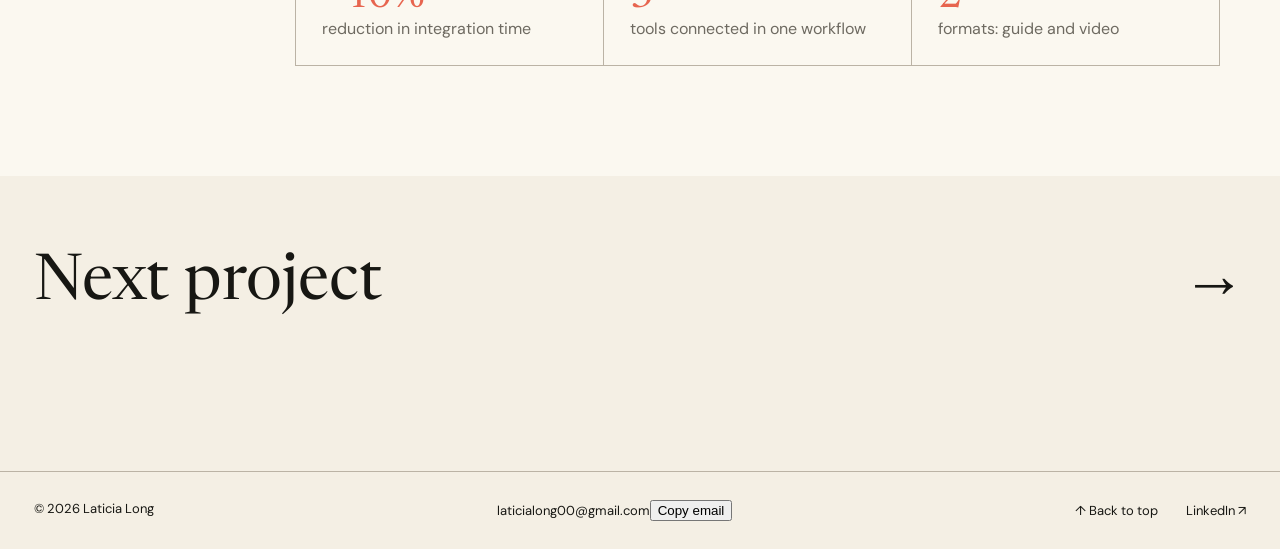
==== commit ea869394: "Make Contact visible and update email address" ====
--- a/iron-mountain/index.html
+++ b/iron-mountain/index.html
@@ -1,4 +1,4 @@
-<!doctype html><html lang="en"><head><meta charset="utf-8"><meta name="viewport" content="width=device-width,initial-scale=1"><meta name="description" content="Iron Mountain enterprise onboarding and technical writing case study by Laticia Long."><title>Iron Mountain — Laticia Long</title><link rel="stylesheet" href="../assets/styles.css?v=16"><script defer src="../assets/site.js?v=2"></script></head><body id="top"><header class="nav"><a class="wordmark" href="../" aria-label="Laticia Long, home">LL</a><button class="menu" aria-expanded="false" aria-controls="navlinks">Menu</button><nav id="navlinks"><div class="work-menu"><a class="work-link" href="../#work">Work</a><button class="work-toggle" type="button" aria-label="Show case studies" aria-expanded="false" aria-haspopup="true">⌄</button><div class="work-dropdown"><a href="../nuzzly/">Nuzzly</a><a href="../iron-mountain/">Iron Mountain</a><a href="../reframe/">Reframe</a></div></div><a href="../#about">About</a><a href="mailto:laticia.long@gmail.com">Contact</a></nav></header>
+<!doctype html><html lang="en"><head><meta charset="utf-8"><meta name="viewport" content="width=device-width,initial-scale=1"><meta name="description" content="Iron Mountain enterprise onboarding and technical writing case study by Laticia Long."><title>Iron Mountain — Laticia Long</title><link rel="stylesheet" href="../assets/styles.css?v=17"><script defer src="../assets/site.js?v=3"></script></head><body id="top"><header class="nav"><a class="wordmark" href="../" aria-label="Laticia Long, home">LL</a><button class="menu" aria-expanded="false" aria-controls="navlinks">Menu</button><nav id="navlinks"><div class="work-menu"><a class="work-link" href="../#work">Work</a><button class="work-toggle" type="button" aria-label="Show case studies" aria-expanded="false" aria-haspopup="true">⌄</button><div class="work-dropdown"><a href="../nuzzly/">Nuzzly</a><a href="../iron-mountain/">Iron Mountain</a><a href="../reframe/">Reframe</a></div></div><a href="../#about">About</a><a href="#contact">Contact</a></nav></header>
 <main class="editorial-case iron-case"><section class="case-hero"><a class="back" href="../">← All work</a><p class="case-kicker">Enterprise UX writing · Onboarding · Documentation</p><h1>Iron Mountain</h1><p class="dek">Turning a three-tool 3D publishing workflow into guidance people could follow.</p><div class="meta"><dl><dt>Role</dt><dd>UX Writer / Research Intern</dd></dl><dl><dt>Team</dt><dd>Global Innovation Team</dd></dl><dl><dt>Year</dt><dd>2022</dd></dl><dl><dt>Tools</dt><dd>SketchUp · Sketchfab · WordPress</dd></dl></div><div class="writing-banner writing-banner-iron" aria-label="Instructional content specimen">
  <div class="banner-label">CONTENT SYSTEM / THREE-TOOL HANDOFF</div>
  <div class="guide-sheet"><span>FIELD GUIDE · 01 / 03</span><h2>Export the model from SketchUp</h2><p>Choose the supported file format, then confirm the model and textures are included.</p><div class="guide-rule"><b>CHECKPOINT</b><span>The exported file is ready to upload.</span></div></div>
@@ -11,4 +11,4 @@
 <div class="anatomy"><div><b>Action-led headings</b><p>Users can scan for the task they need.</p></div><div><b>Expected results</b><p>Each step explains what success looks like.</p></div><div><b>Recovery guidance</b><p>Troubleshooting appears where failure can happen.</p></div></div></section>
 <section class="editorial-story"><header><span>03</span><div><p>MULTIMODAL HANDOFF</p><h2>The guide and video served different moments.</h2></div></header><div class="story-copy"><p>The written guide supported scanning, reference, and troubleshooting. A recorded walkthrough demonstrated spatial and visual actions that were easier to understand in motion. Both followed the same sequence and terminology.</p><div class="format-grid"><div><span>Written guide</span><strong>Scan · revisit · troubleshoot</strong></div><div><span>Video walkthrough</span><strong>Watch · orient · imitate</strong></div></div></div></section>
 <section class="editorial-outcome"><p class="section-no">Outcome</p><div><h2>A repeatable workflow instead of an expert-only handoff.</h2><p>The onboarding and supporting documentation were associated with an approximately 40% reduction in integration time. The work also created a consistent publishing process across three tools.</p><div class="metric-row"><div><strong>~40%</strong><span>reduction in integration time</span></div><div><strong>3</strong><span>tools connected in one workflow</span></div><div><strong>2</strong><span>formats: guide and video</span></div></div></div></section>
-<a class="next" href="../reframe/"><span>Next project</span><span>→</span></a></main><footer><span>© 2026 Laticia Long</span><nav class="footer-links" aria-label="Case study footer"><a href="#top">↑ Back to top</a><a href="https://www.linkedin.com/in/laticia-l/">LinkedIn ↗</a></nav></footer></body></html>+<a class="next" href="../reframe/"><span>Next project</span><span>→</span></a></main><footer id="contact"><span>© 2026 Laticia Long</span><div class="footer-contact"><a href="mailto:laticialong00@gmail.com">laticialong00@gmail.com</a><button type="button" class="copy-email" data-email="laticialong00@gmail.com" aria-label="Copy email address">Copy email</button></div><nav class="footer-links" aria-label="Case study footer"><a href="#top">↑ Back to top</a><a href="https://www.linkedin.com/in/laticia-l/">LinkedIn ↗</a></nav></footer></body></html>
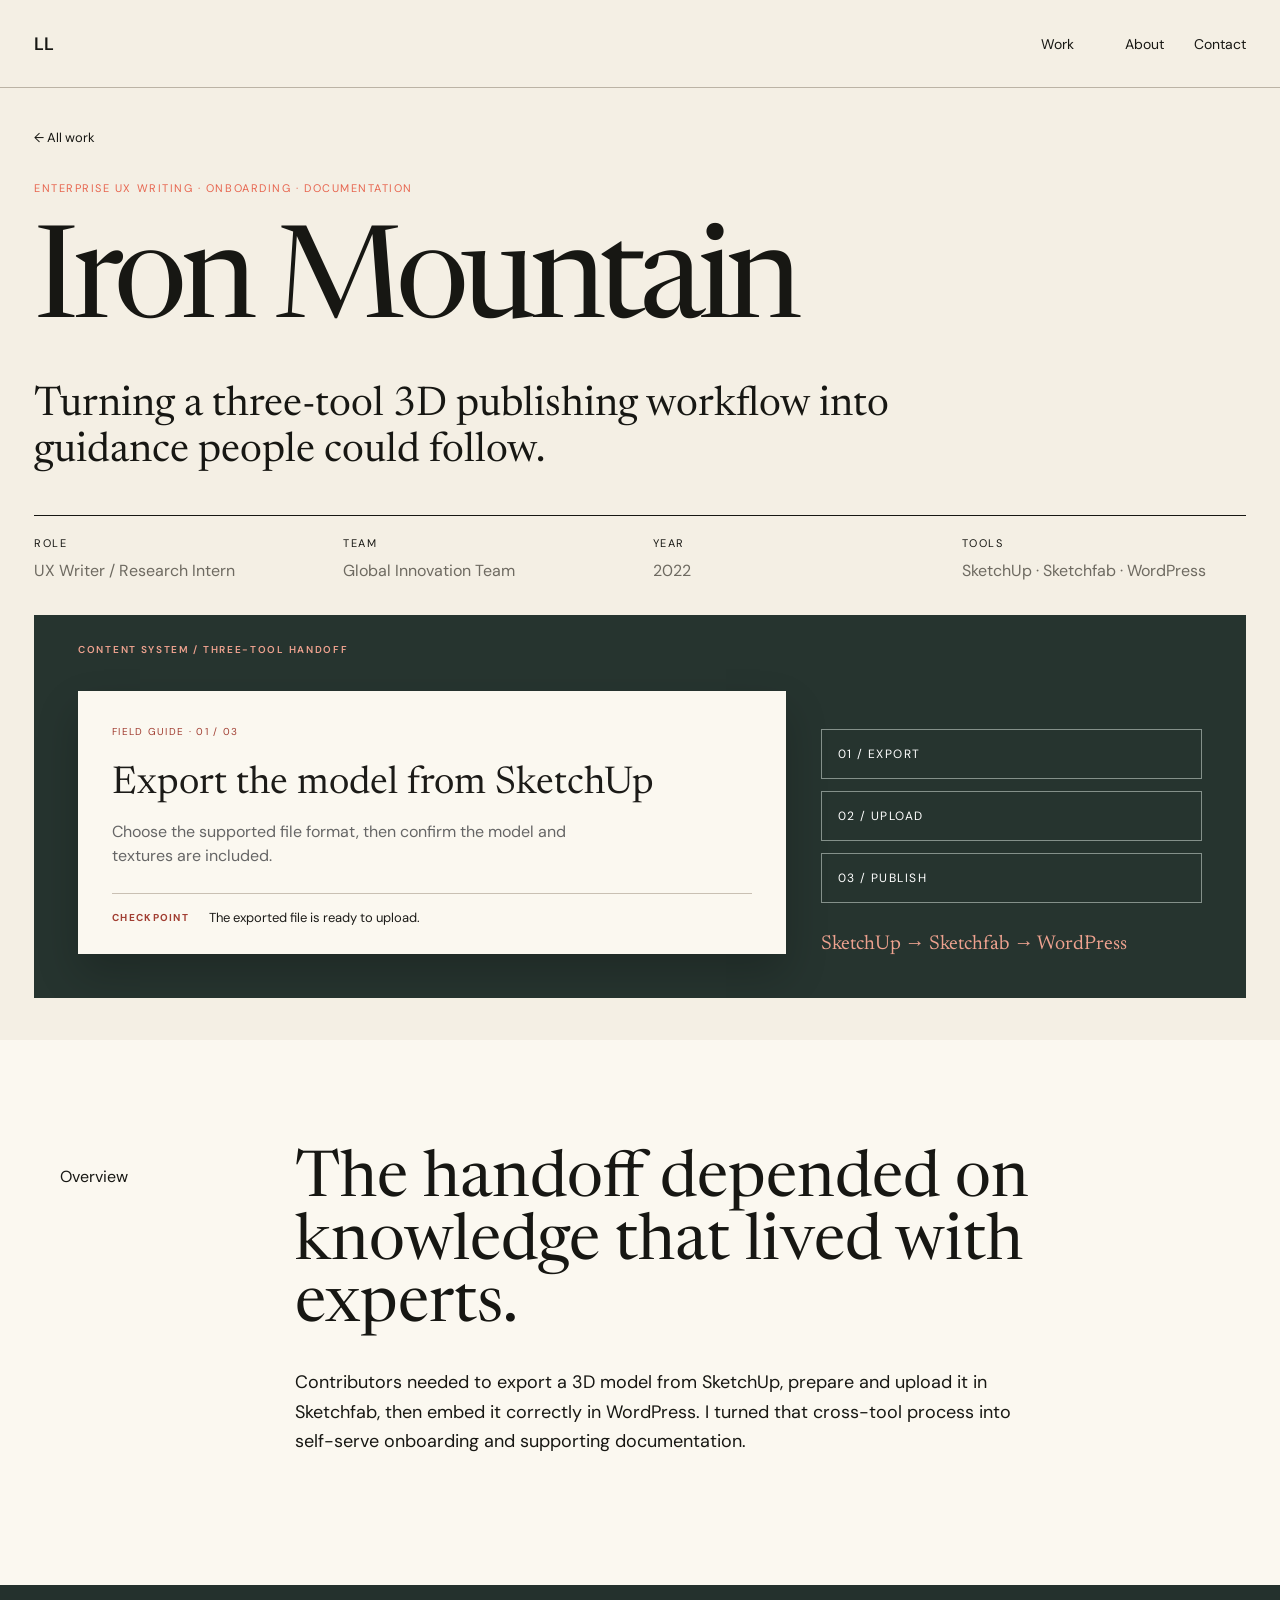
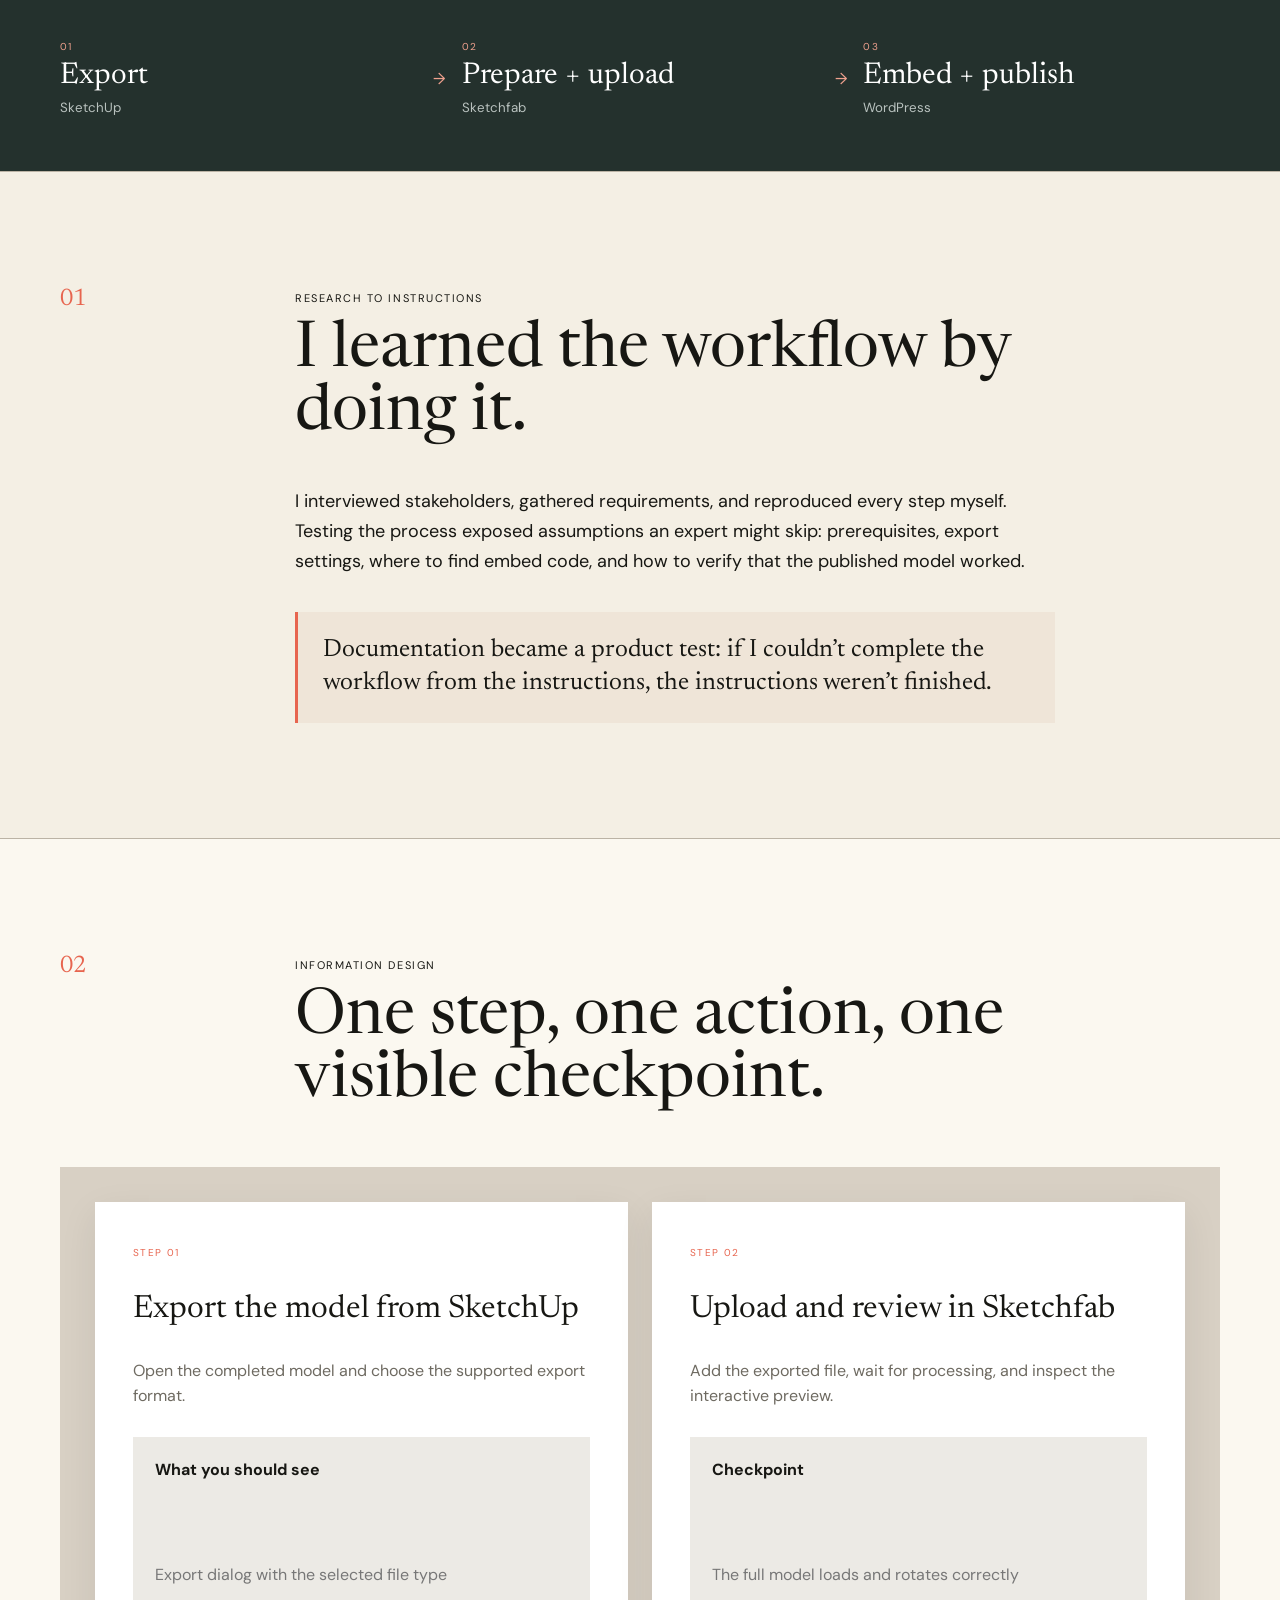
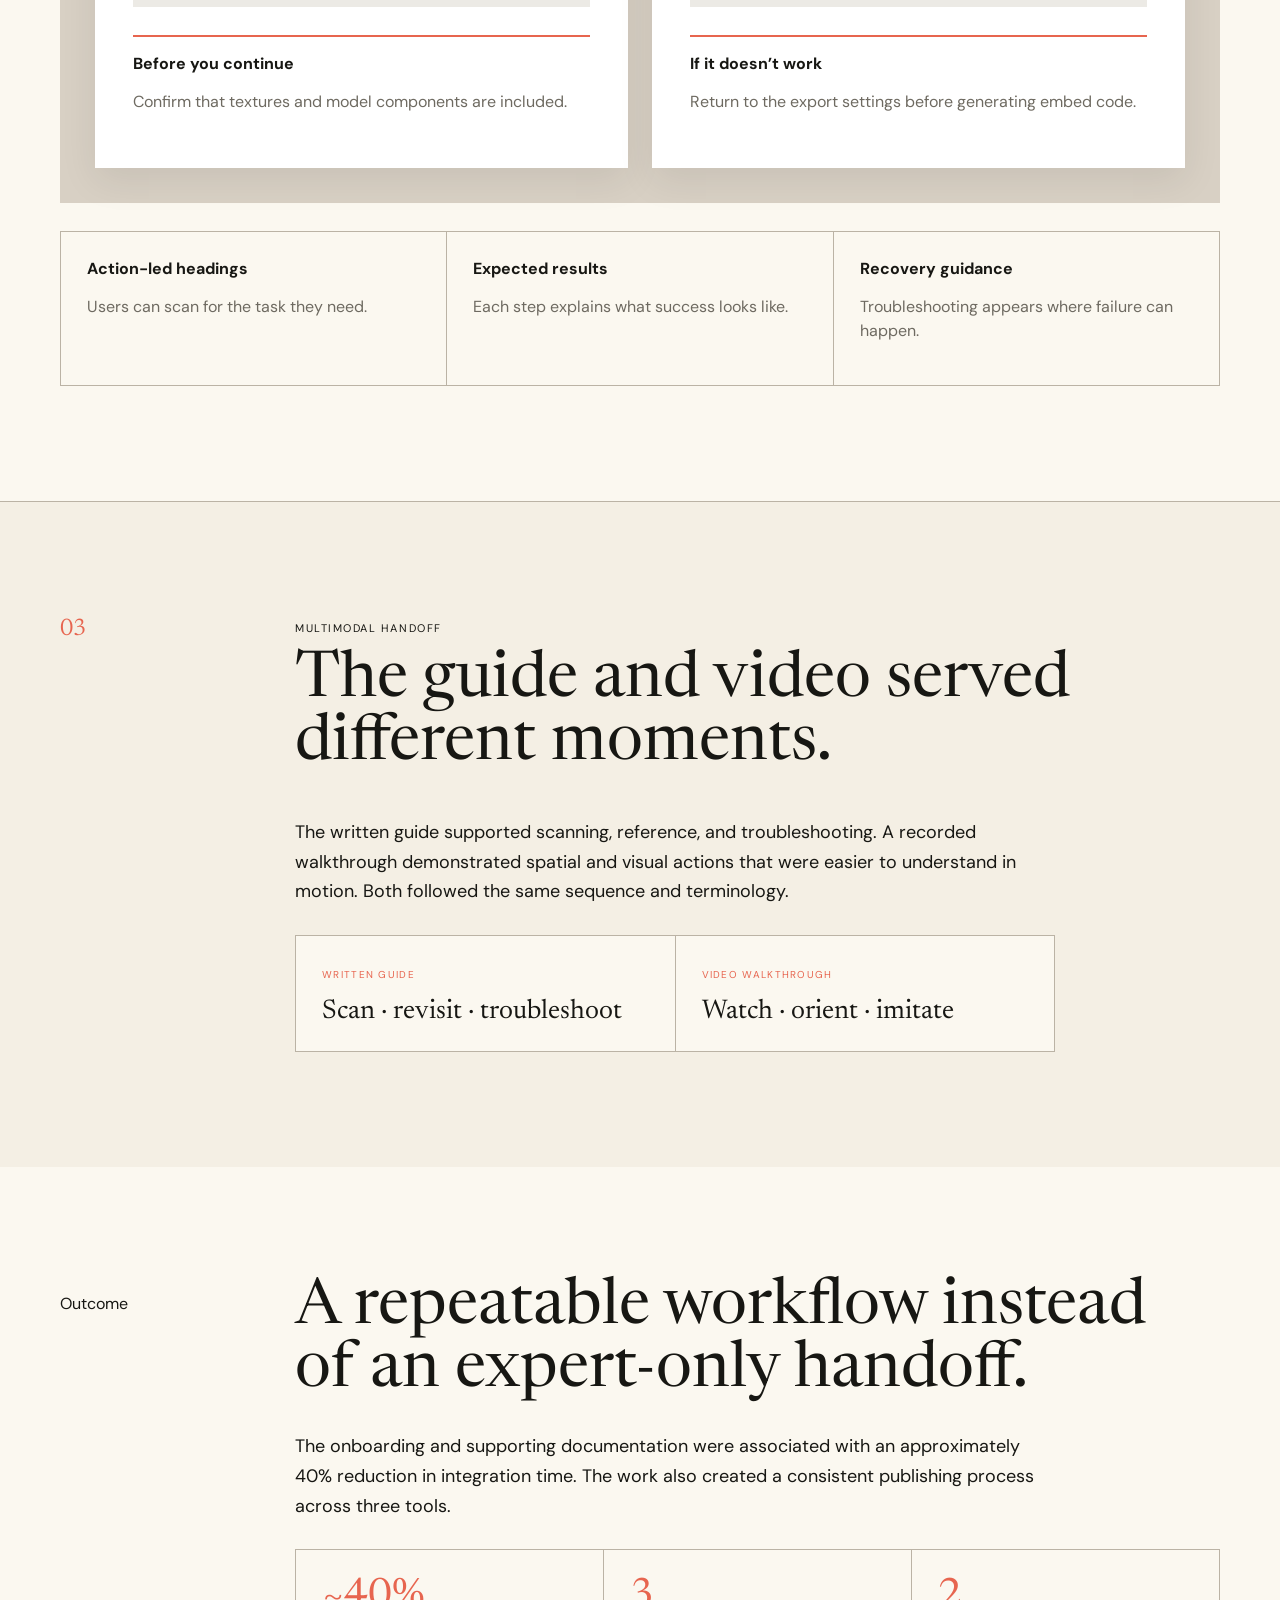
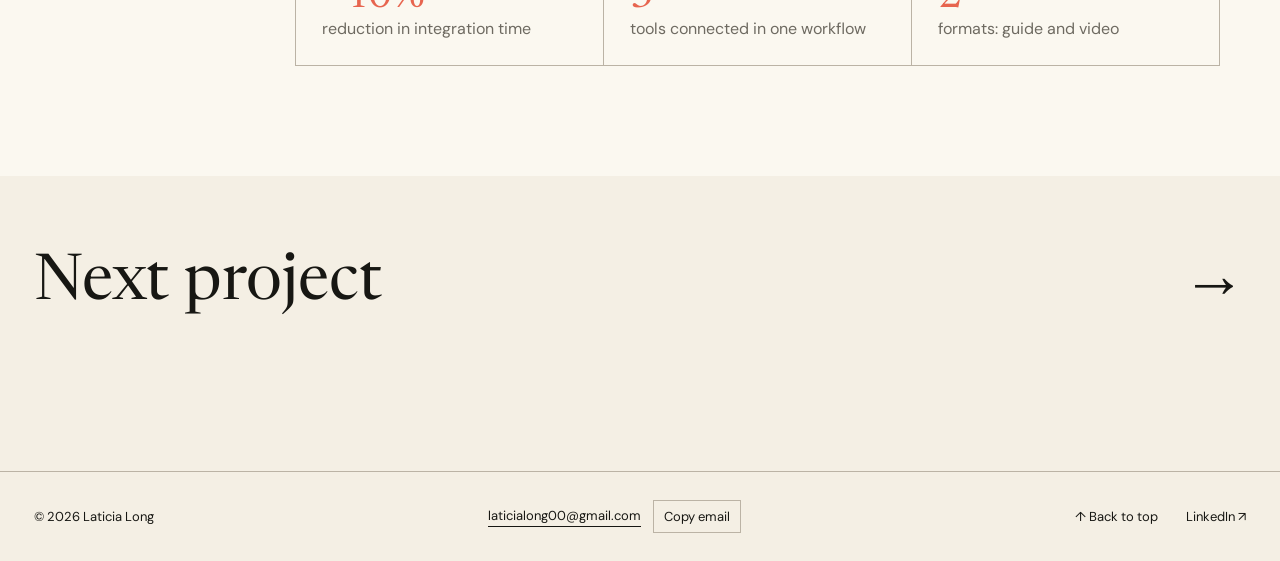
==== commit a4d0cd88: "Publish immediate Contact dialog" ====
--- a/iron-mountain/index.html
+++ b/iron-mountain/index.html
@@ -1,4 +1,4 @@
-<!doctype html><html lang="en"><head><meta charset="utf-8"><meta name="viewport" content="width=device-width,initial-scale=1"><meta name="description" content="Iron Mountain enterprise onboarding and technical writing case study by Laticia Long."><title>Iron Mountain — Laticia Long</title><link rel="stylesheet" href="../assets/styles.css?v=17"><script defer src="../assets/site.js?v=3"></script></head><body id="top"><header class="nav"><a class="wordmark" href="../" aria-label="Laticia Long, home">LL</a><button class="menu" aria-expanded="false" aria-controls="navlinks">Menu</button><nav id="navlinks"><div class="work-menu"><a class="work-link" href="../#work">Work</a><button class="work-toggle" type="button" aria-label="Show case studies" aria-expanded="false" aria-haspopup="true">⌄</button><div class="work-dropdown"><a href="../nuzzly/">Nuzzly</a><a href="../iron-mountain/">Iron Mountain</a><a href="../reframe/">Reframe</a></div></div><a href="../#about">About</a><a href="#contact">Contact</a></nav></header>
+<!doctype html><html lang="en"><head><meta charset="utf-8"><meta name="viewport" content="width=device-width,initial-scale=1"><meta name="description" content="Iron Mountain enterprise onboarding and technical writing case study by Laticia Long."><title>Iron Mountain — Laticia Long</title><link rel="stylesheet" href="../assets/styles.css?v=18"><script defer src="../assets/site.js?v=4"></script></head><body id="top"><header class="nav"><a class="wordmark" href="../" aria-label="Laticia Long, home">LL</a><button class="menu" aria-expanded="false" aria-controls="navlinks">Menu</button><nav id="navlinks"><div class="work-menu"><a class="work-link" href="../#work">Work</a><button class="work-toggle" type="button" aria-label="Show case studies" aria-expanded="false" aria-haspopup="true">⌄</button><div class="work-dropdown"><a href="../nuzzly/">Nuzzly</a><a href="../iron-mountain/">Iron Mountain</a><a href="../reframe/">Reframe</a></div></div><a href="../#about">About</a><a href="#contact">Contact</a></nav></header>
 <main class="editorial-case iron-case"><section class="case-hero"><a class="back" href="../">← All work</a><p class="case-kicker">Enterprise UX writing · Onboarding · Documentation</p><h1>Iron Mountain</h1><p class="dek">Turning a three-tool 3D publishing workflow into guidance people could follow.</p><div class="meta"><dl><dt>Role</dt><dd>UX Writer / Research Intern</dd></dl><dl><dt>Team</dt><dd>Global Innovation Team</dd></dl><dl><dt>Year</dt><dd>2022</dd></dl><dl><dt>Tools</dt><dd>SketchUp · Sketchfab · WordPress</dd></dl></div><div class="writing-banner writing-banner-iron" aria-label="Instructional content specimen">
  <div class="banner-label">CONTENT SYSTEM / THREE-TOOL HANDOFF</div>
  <div class="guide-sheet"><span>FIELD GUIDE · 01 / 03</span><h2>Export the model from SketchUp</h2><p>Choose the supported file format, then confirm the model and textures are included.</p><div class="guide-rule"><b>CHECKPOINT</b><span>The exported file is ready to upload.</span></div></div>
--- a/assets/styles.css
+++ b/assets/styles.css
@@ -97,3 +97,10 @@
 
 /* Keep the desktop chevron out of view until Work is engaged. */
 @media(hover:hover) and (min-width:761px){.work-toggle{opacity:0;transition:opacity .18s}.work-menu:hover .work-toggle,.work-menu:focus-within .work-toggle,.work-menu.is-open .work-toggle{opacity:1}}
+
+/* Visible contact details with a copy option independent of email software. */
+footer{align-items:center;gap:20px}.footer-contact{display:flex;align-items:center;gap:12px;flex-wrap:wrap}.footer-contact a{border-bottom:1px solid currentColor;padding-bottom:2px}.copy-email{font:inherit;background:transparent;border:1px solid var(--line);color:inherit;padding:7px 10px;cursor:pointer}.copy-email:hover{border-color:var(--ink)}.copy-email:focus-visible{outline:2px solid var(--coral);outline-offset:2px}
+@media(max-width:760px){footer{flex-wrap:wrap}.footer-contact{order:3;width:100%;margin-top:12px}}
+
+/* Contact dialog appears immediately when Contact is selected. */
+.contact-dialog{position:fixed;inset:0;margin:auto;width:min(480px,calc(100vw - 32px));max-height:calc(100vh - 32px);padding:42px;background:var(--paper);color:var(--ink);border:1px solid var(--line);box-shadow:0 24px 80px #15151340}.contact-dialog::backdrop{background:#17171380}.contact-dialog .contact-eyebrow{font-size:11px;letter-spacing:.16em;color:var(--coral);margin:0 0 18px}.contact-dialog h2{font:400 clamp(45px,6vw,64px)/1 "Newsreader",serif;margin:0 0 24px}.contact-dialog p:not(.contact-eyebrow){font-size:15px;line-height:1.5;color:var(--muted)}.contact-address{display:block;font-size:clamp(18px,3vw,23px);word-break:break-word;border-bottom:1px solid var(--line);padding:14px 0 17px;margin:20px 0}.contact-copy{font:inherit;border:1px solid var(--ink);background:transparent;color:inherit;padding:12px 18px;cursor:pointer}.contact-close{position:absolute;right:18px;top:13px;background:none;border:0;font-size:28px;cursor:pointer;color:inherit}.contact-dialog button:focus-visible,.contact-dialog a:focus-visible{outline:2px solid var(--coral);outline-offset:3px}
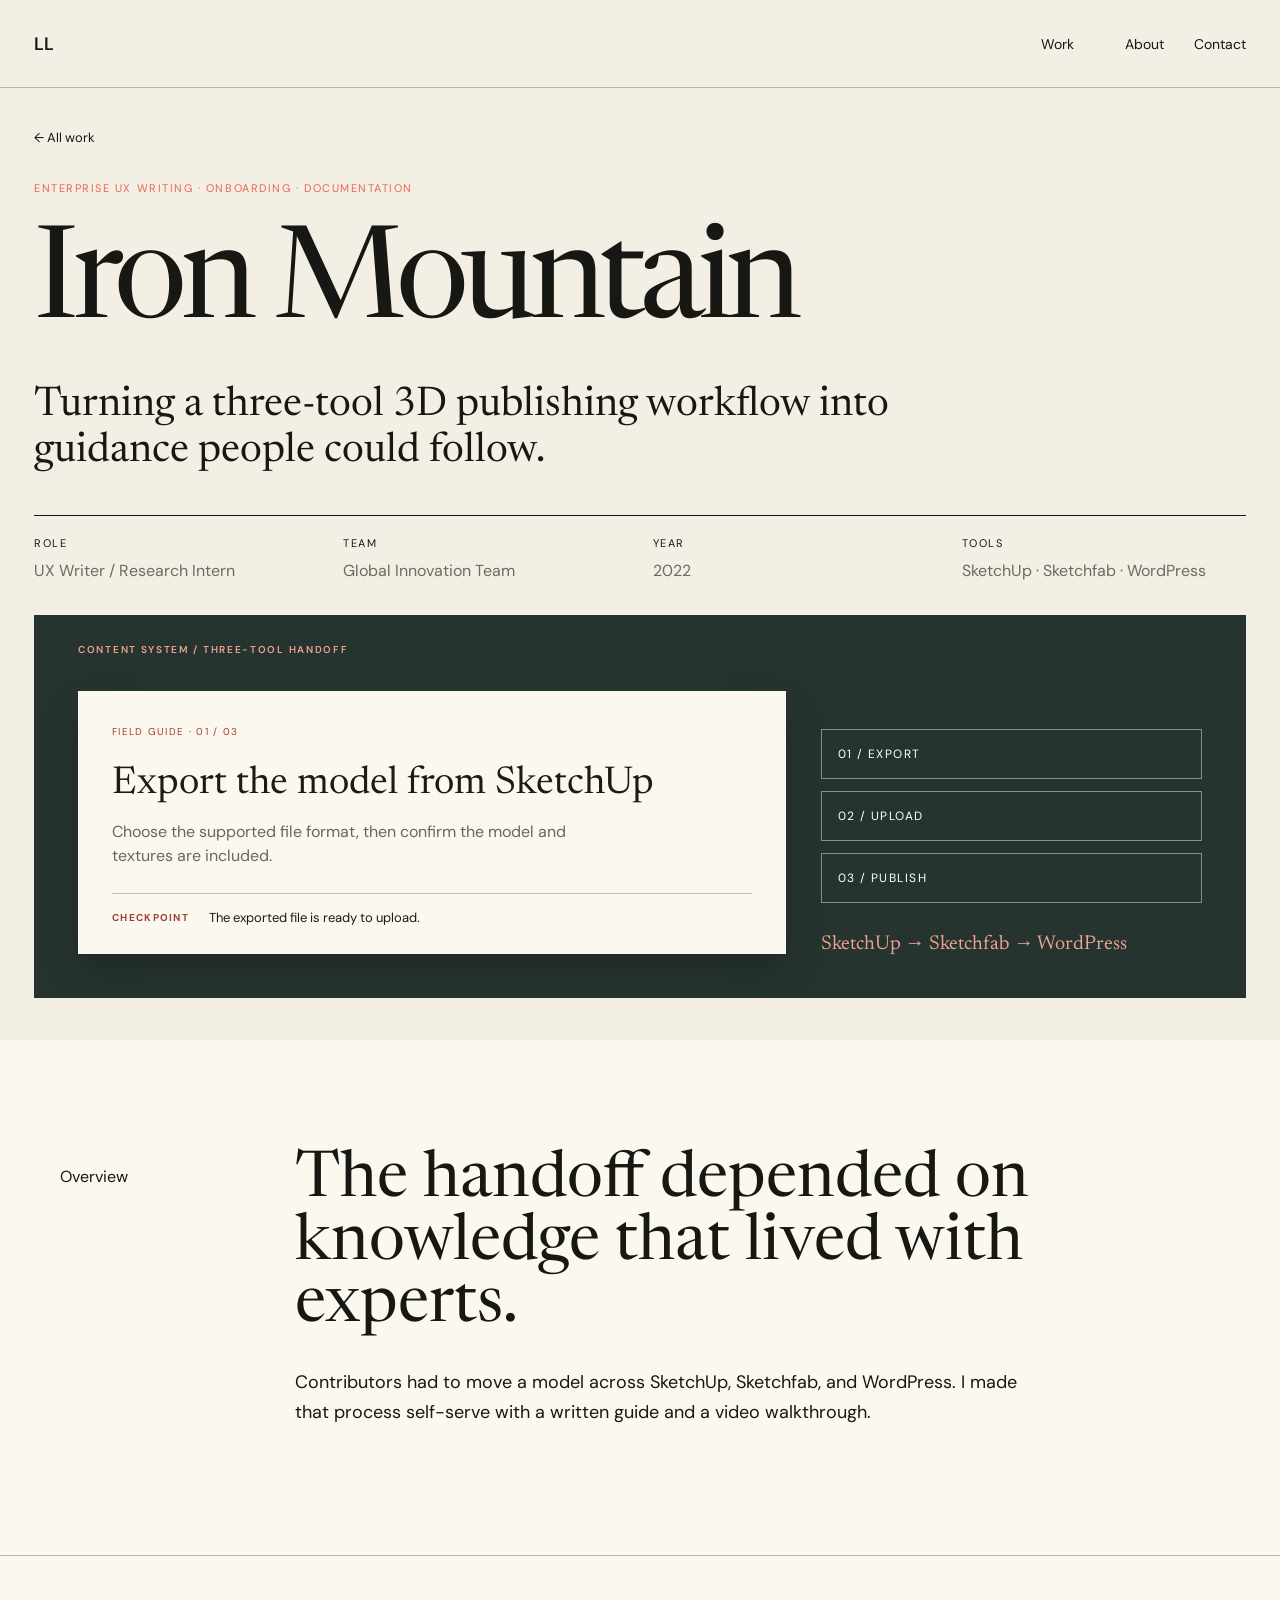
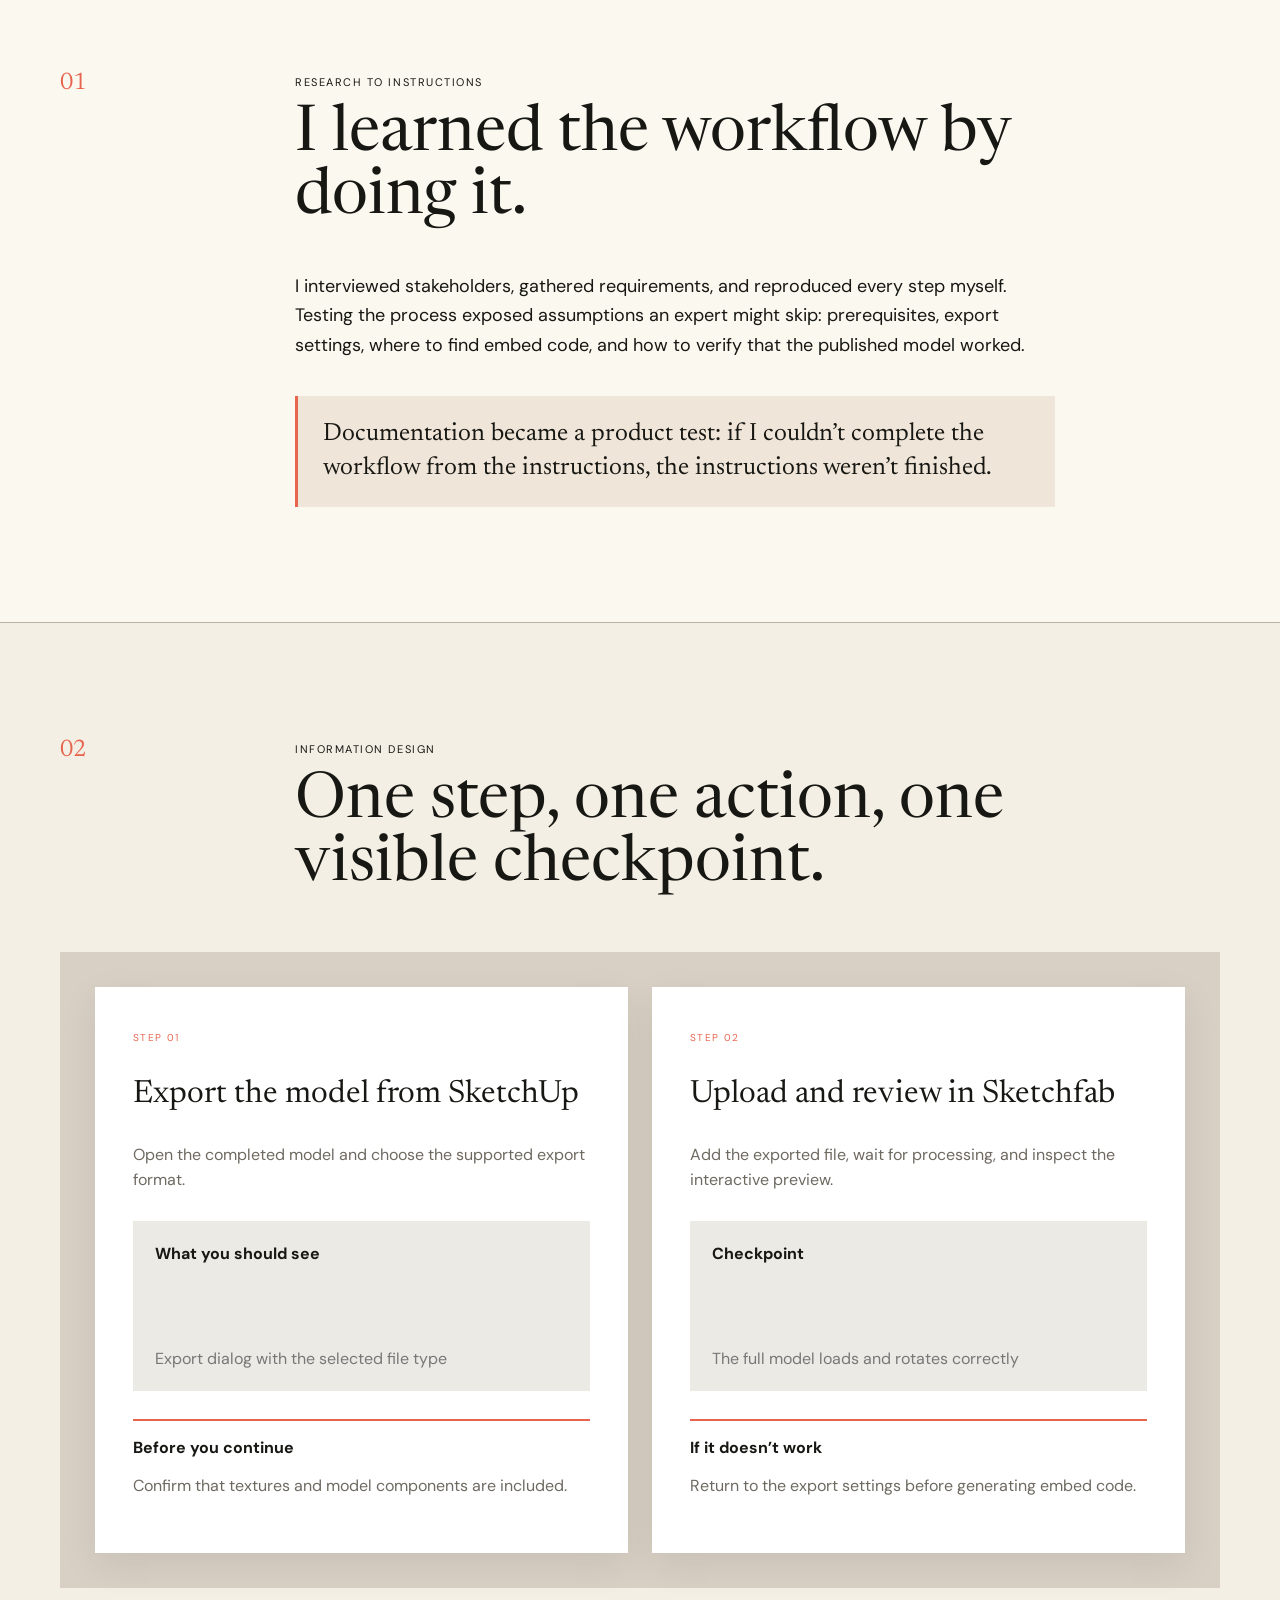
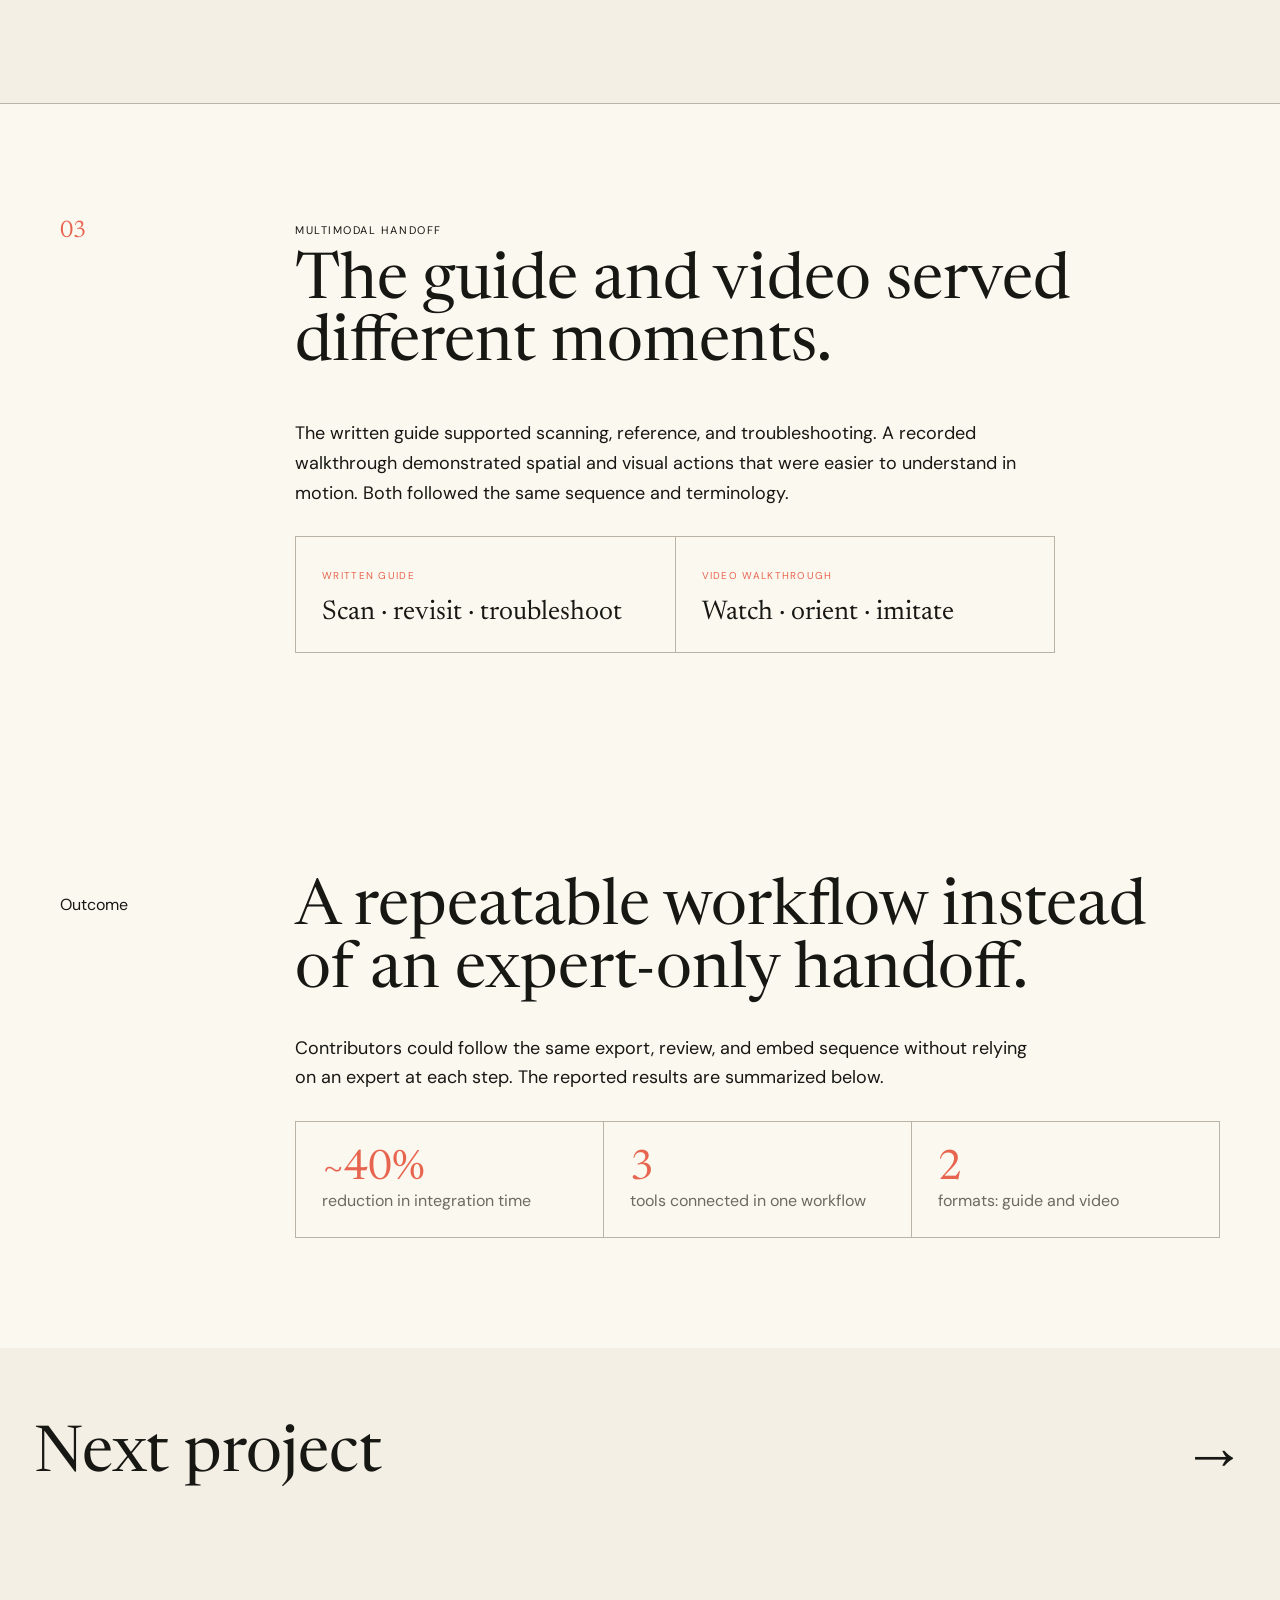
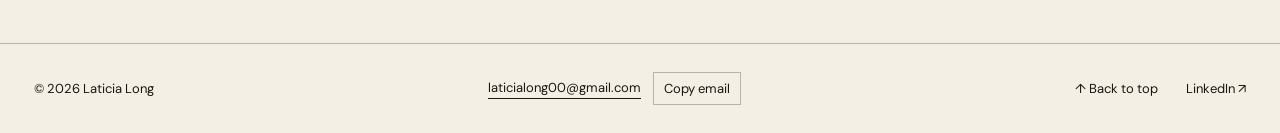
==== commit 2261f83f: "Tighten Iron Mountain case study and remove repeated panels" ====
--- a/iron-mountain/index.html
+++ b/iron-mountain/index.html
@@ -4,11 +4,10 @@
  <div class="guide-sheet"><span>FIELD GUIDE · 01 / 03</span><h2>Export the model from SketchUp</h2><p>Choose the supported file format, then confirm the model and textures are included.</p><div class="guide-rule"><b>CHECKPOINT</b><span>The exported file is ready to upload.</span></div></div>
  <div class="guide-index"><span>01 / EXPORT</span><span>02 / UPLOAD</span><span>03 / PUBLISH</span><i>SketchUp → Sketchfab → WordPress</i></div>
  </div></section>
-<section class="editorial-intro"><p class="section-no">Overview</p><div><h2>The handoff depended on knowledge that lived with experts.</h2><p>Contributors needed to export a 3D model from SketchUp, prepare and upload it in Sketchfab, then embed it correctly in WordPress. I turned that cross-tool process into self-serve onboarding and supporting documentation.</p></div></section>
-<section class="artifact-band iron-band"><div><span>01</span><strong>Export</strong><small>SketchUp</small></div><i>→</i><div><span>02</span><strong>Prepare + upload</strong><small>Sketchfab</small></div><i>→</i><div><span>03</span><strong>Embed + publish</strong><small>WordPress</small></div></section>
+<section class="editorial-intro"><p class="section-no">Overview</p><div><h2>The handoff depended on knowledge that lived with experts.</h2><p>Contributors had to move a model across SketchUp, Sketchfab, and WordPress. I made that process self-serve with a written guide and a video walkthrough.</p></div></section>
 <section class="editorial-story"><header><span>01</span><div><p>RESEARCH TO INSTRUCTIONS</p><h2>I learned the workflow by doing it.</h2></div></header><div class="story-copy"><p>I interviewed stakeholders, gathered requirements, and reproduced every step myself. Testing the process exposed assumptions an expert might skip: prerequisites, export settings, where to find embed code, and how to verify that the published model worked.</p><div class="principle">Documentation became a product test: if I couldn’t complete the workflow from the instructions, the instructions weren’t finished.</div></div></section>
 <section class="editorial-story"><header><span>02</span><div><p>INFORMATION DESIGN</p><h2>One step, one action, one visible checkpoint.</h2></div></header><div class="doc-spread"><article><span>STEP 01</span><h3>Export the model from SketchUp</h3><p>Open the completed model and choose the supported export format.</p><div class="doc-shot"><b>What you should see</b><i>Export dialog with the selected file type</i></div><aside><b>Before you continue</b><p>Confirm that textures and model components are included.</p></aside></article><article><span>STEP 02</span><h3>Upload and review in Sketchfab</h3><p>Add the exported file, wait for processing, and inspect the interactive preview.</p><div class="doc-shot"><b>Checkpoint</b><i>The full model loads and rotates correctly</i></div><aside><b>If it doesn’t work</b><p>Return to the export settings before generating embed code.</p></aside></article></div>
-<div class="anatomy"><div><b>Action-led headings</b><p>Users can scan for the task they need.</p></div><div><b>Expected results</b><p>Each step explains what success looks like.</p></div><div><b>Recovery guidance</b><p>Troubleshooting appears where failure can happen.</p></div></div></section>
+</section>
 <section class="editorial-story"><header><span>03</span><div><p>MULTIMODAL HANDOFF</p><h2>The guide and video served different moments.</h2></div></header><div class="story-copy"><p>The written guide supported scanning, reference, and troubleshooting. A recorded walkthrough demonstrated spatial and visual actions that were easier to understand in motion. Both followed the same sequence and terminology.</p><div class="format-grid"><div><span>Written guide</span><strong>Scan · revisit · troubleshoot</strong></div><div><span>Video walkthrough</span><strong>Watch · orient · imitate</strong></div></div></div></section>
-<section class="editorial-outcome"><p class="section-no">Outcome</p><div><h2>A repeatable workflow instead of an expert-only handoff.</h2><p>The onboarding and supporting documentation were associated with an approximately 40% reduction in integration time. The work also created a consistent publishing process across three tools.</p><div class="metric-row"><div><strong>~40%</strong><span>reduction in integration time</span></div><div><strong>3</strong><span>tools connected in one workflow</span></div><div><strong>2</strong><span>formats: guide and video</span></div></div></div></section>
+<section class="editorial-outcome"><p class="section-no">Outcome</p><div><h2>A repeatable workflow instead of an expert-only handoff.</h2><p>Contributors could follow the same export, review, and embed sequence without relying on an expert at each step. The reported results are summarized below.</p><div class="metric-row"><div><strong>~40%</strong><span>reduction in integration time</span></div><div><strong>3</strong><span>tools connected in one workflow</span></div><div><strong>2</strong><span>formats: guide and video</span></div></div></div></section>
 <a class="next" href="../reframe/"><span>Next project</span><span>→</span></a></main><footer id="contact"><span>© 2026 Laticia Long</span><div class="footer-contact"><a href="mailto:laticialong00@gmail.com">laticialong00@gmail.com</a><button type="button" class="copy-email" data-email="laticialong00@gmail.com" aria-label="Copy email address">Copy email</button></div><nav class="footer-links" aria-label="Case study footer"><a href="#top">↑ Back to top</a><a href="https://www.linkedin.com/in/laticia-l/">LinkedIn ↗</a></nav></footer></body></html>
--- a/assets/styles.css
+++ b/assets/styles.css
@@ -104,3 +104,6 @@
 
 /* Contact dialog appears immediately when Contact is selected. */
 .contact-dialog{position:fixed;inset:0;margin:auto;width:min(480px,calc(100vw - 32px));max-height:calc(100vh - 32px);padding:42px;background:var(--paper);color:var(--ink);border:1px solid var(--line);box-shadow:0 24px 80px #15151340}.contact-dialog::backdrop{background:#17171380}.contact-dialog .contact-eyebrow{font-size:11px;letter-spacing:.16em;color:var(--coral);margin:0 0 18px}.contact-dialog h2{font:400 clamp(45px,6vw,64px)/1 "Newsreader",serif;margin:0 0 24px}.contact-dialog p:not(.contact-eyebrow){font-size:15px;line-height:1.5;color:var(--muted)}.contact-address{display:block;font-size:clamp(18px,3vw,23px);word-break:break-word;border-bottom:1px solid var(--line);padding:14px 0 17px;margin:20px 0}.contact-copy{font:inherit;border:1px solid var(--ink);background:transparent;color:inherit;padding:12px 18px;cursor:pointer}.contact-close{position:absolute;right:18px;top:13px;background:none;border:0;font-size:28px;cursor:pointer;color:inherit}.contact-dialog button:focus-visible,.contact-dialog a:focus-visible{outline:2px solid var(--coral);outline-offset:3px}
+
+/* Prominent route to the live Nuzzly product. */
+.live-site-link{display:inline-flex;align-items:center;justify-content:space-between;gap:30px;margin:14px 0 2px;padding:15px 19px;background:var(--coral);color:#fff;font-size:13px;font-weight:600}.live-site-link:hover{background:#ae4636;opacity:1}
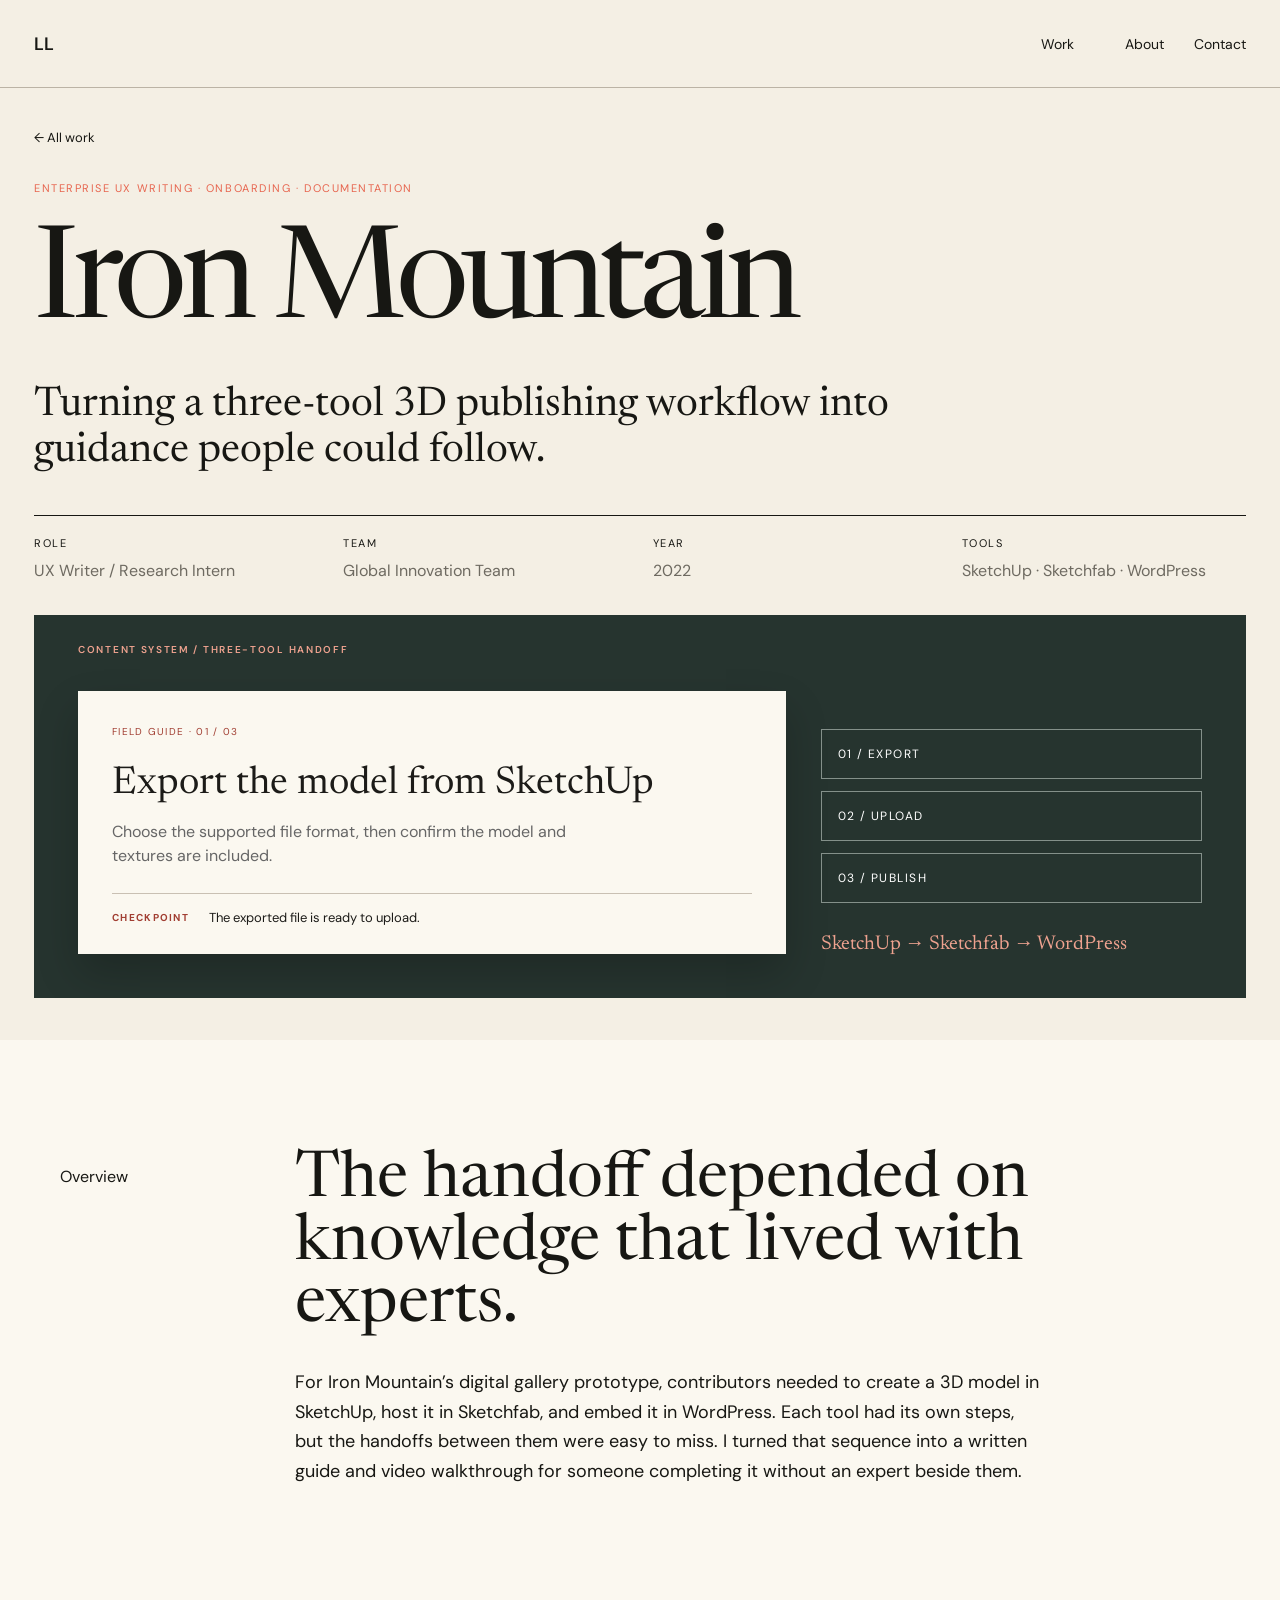
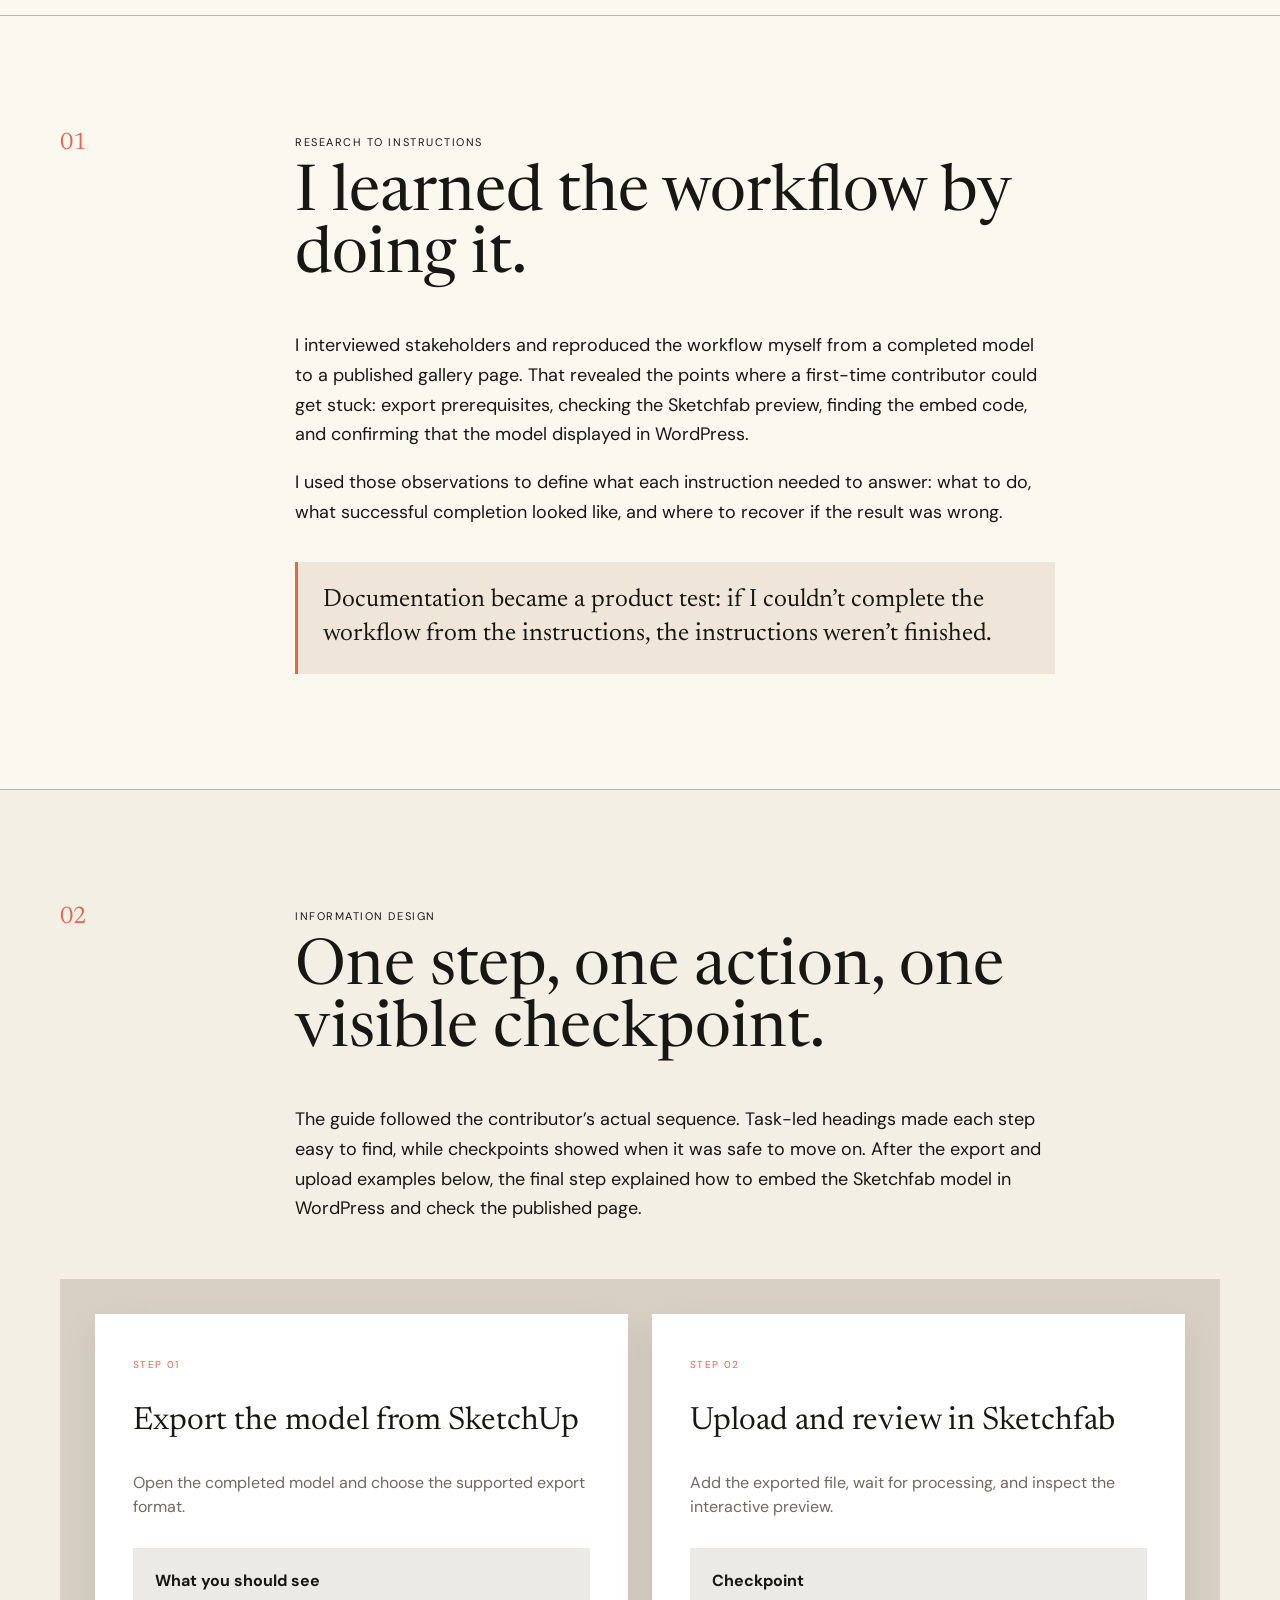
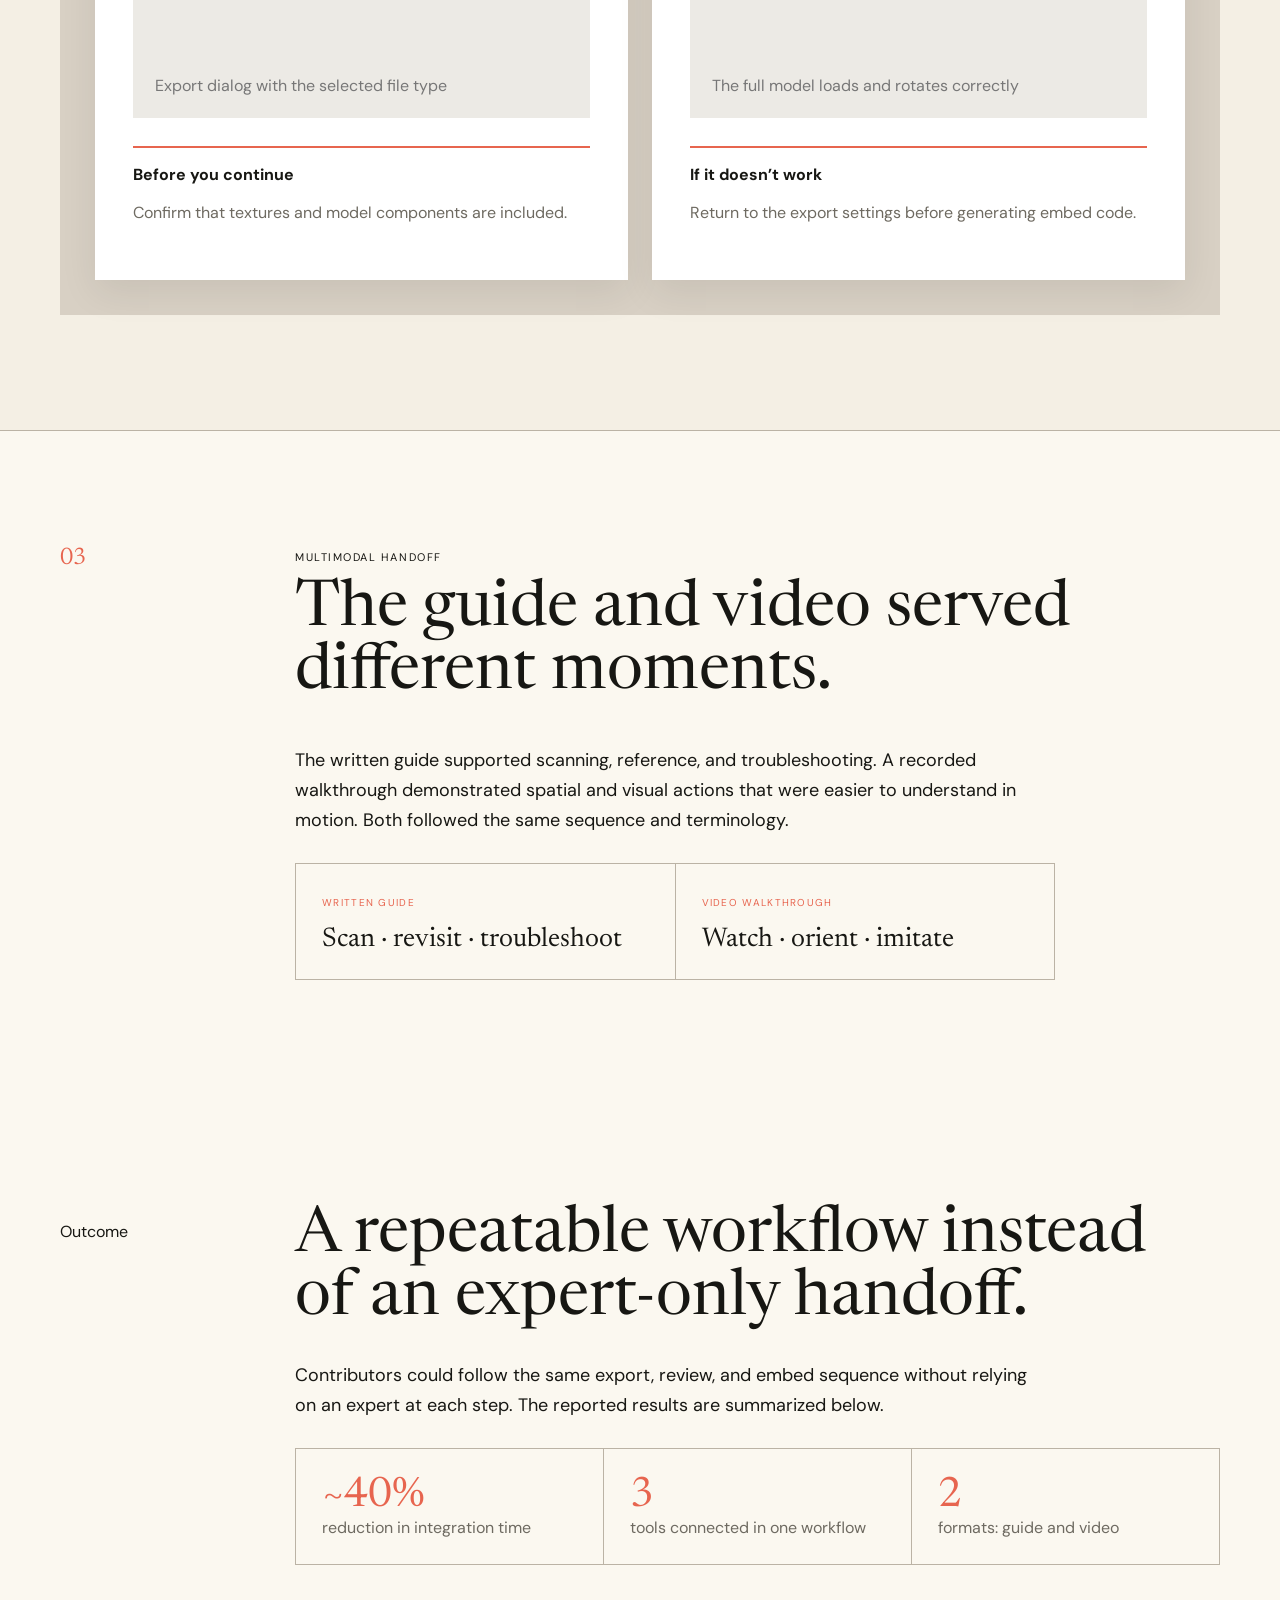
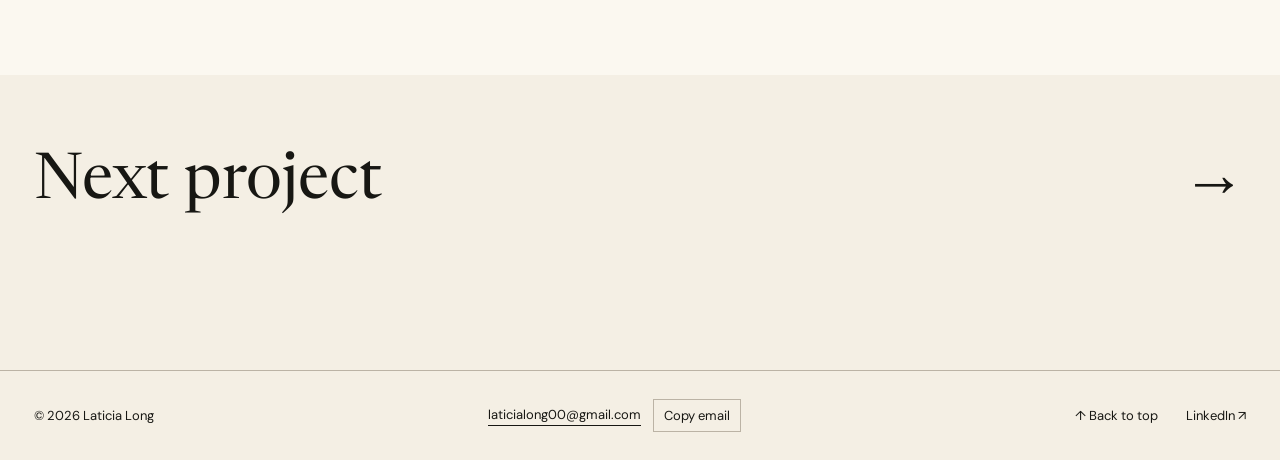
==== commit 823b59a3: "Restore essential Iron Mountain context without repeated panels" ====
--- a/iron-mountain/index.html
+++ b/iron-mountain/index.html
@@ -4,9 +4,9 @@
  <div class="guide-sheet"><span>FIELD GUIDE · 01 / 03</span><h2>Export the model from SketchUp</h2><p>Choose the supported file format, then confirm the model and textures are included.</p><div class="guide-rule"><b>CHECKPOINT</b><span>The exported file is ready to upload.</span></div></div>
  <div class="guide-index"><span>01 / EXPORT</span><span>02 / UPLOAD</span><span>03 / PUBLISH</span><i>SketchUp → Sketchfab → WordPress</i></div>
  </div></section>
-<section class="editorial-intro"><p class="section-no">Overview</p><div><h2>The handoff depended on knowledge that lived with experts.</h2><p>Contributors had to move a model across SketchUp, Sketchfab, and WordPress. I made that process self-serve with a written guide and a video walkthrough.</p></div></section>
-<section class="editorial-story"><header><span>01</span><div><p>RESEARCH TO INSTRUCTIONS</p><h2>I learned the workflow by doing it.</h2></div></header><div class="story-copy"><p>I interviewed stakeholders, gathered requirements, and reproduced every step myself. Testing the process exposed assumptions an expert might skip: prerequisites, export settings, where to find embed code, and how to verify that the published model worked.</p><div class="principle">Documentation became a product test: if I couldn’t complete the workflow from the instructions, the instructions weren’t finished.</div></div></section>
-<section class="editorial-story"><header><span>02</span><div><p>INFORMATION DESIGN</p><h2>One step, one action, one visible checkpoint.</h2></div></header><div class="doc-spread"><article><span>STEP 01</span><h3>Export the model from SketchUp</h3><p>Open the completed model and choose the supported export format.</p><div class="doc-shot"><b>What you should see</b><i>Export dialog with the selected file type</i></div><aside><b>Before you continue</b><p>Confirm that textures and model components are included.</p></aside></article><article><span>STEP 02</span><h3>Upload and review in Sketchfab</h3><p>Add the exported file, wait for processing, and inspect the interactive preview.</p><div class="doc-shot"><b>Checkpoint</b><i>The full model loads and rotates correctly</i></div><aside><b>If it doesn’t work</b><p>Return to the export settings before generating embed code.</p></aside></article></div>
+<section class="editorial-intro"><p class="section-no">Overview</p><div><h2>The handoff depended on knowledge that lived with experts.</h2><p>For Iron Mountain’s digital gallery prototype, contributors needed to create a 3D model in SketchUp, host it in Sketchfab, and embed it in WordPress. Each tool had its own steps, but the handoffs between them were easy to miss. I turned that sequence into a written guide and video walkthrough for someone completing it without an expert beside them.</p></div></section>
+<section class="editorial-story"><header><span>01</span><div><p>RESEARCH TO INSTRUCTIONS</p><h2>I learned the workflow by doing it.</h2></div></header><div class="story-copy"><p>I interviewed stakeholders and reproduced the workflow myself from a completed model to a published gallery page. That revealed the points where a first-time contributor could get stuck: export prerequisites, checking the Sketchfab preview, finding the embed code, and confirming that the model displayed in WordPress.</p><p>I used those observations to define what each instruction needed to answer: what to do, what successful completion looked like, and where to recover if the result was wrong.</p><div class="principle">Documentation became a product test: if I couldn’t complete the workflow from the instructions, the instructions weren’t finished.</div></div></section>
+<section class="editorial-story"><header><span>02</span><div><p>INFORMATION DESIGN</p><h2>One step, one action, one visible checkpoint.</h2></div></header><div class="story-copy"><p>The guide followed the contributor’s actual sequence. Task-led headings made each step easy to find, while checkpoints showed when it was safe to move on. After the export and upload examples below, the final step explained how to embed the Sketchfab model in WordPress and check the published page.</p></div><div class="doc-spread"><article><span>STEP 01</span><h3>Export the model from SketchUp</h3><p>Open the completed model and choose the supported export format.</p><div class="doc-shot"><b>What you should see</b><i>Export dialog with the selected file type</i></div><aside><b>Before you continue</b><p>Confirm that textures and model components are included.</p></aside></article><article><span>STEP 02</span><h3>Upload and review in Sketchfab</h3><p>Add the exported file, wait for processing, and inspect the interactive preview.</p><div class="doc-shot"><b>Checkpoint</b><i>The full model loads and rotates correctly</i></div><aside><b>If it doesn’t work</b><p>Return to the export settings before generating embed code.</p></aside></article></div>
 </section>
 <section class="editorial-story"><header><span>03</span><div><p>MULTIMODAL HANDOFF</p><h2>The guide and video served different moments.</h2></div></header><div class="story-copy"><p>The written guide supported scanning, reference, and troubleshooting. A recorded walkthrough demonstrated spatial and visual actions that were easier to understand in motion. Both followed the same sequence and terminology.</p><div class="format-grid"><div><span>Written guide</span><strong>Scan · revisit · troubleshoot</strong></div><div><span>Video walkthrough</span><strong>Watch · orient · imitate</strong></div></div></div></section>
 <section class="editorial-outcome"><p class="section-no">Outcome</p><div><h2>A repeatable workflow instead of an expert-only handoff.</h2><p>Contributors could follow the same export, review, and embed sequence without relying on an expert at each step. The reported results are summarized below.</p><div class="metric-row"><div><strong>~40%</strong><span>reduction in integration time</span></div><div><strong>3</strong><span>tools connected in one workflow</span></div><div><strong>2</strong><span>formats: guide and video</span></div></div></div></section>
